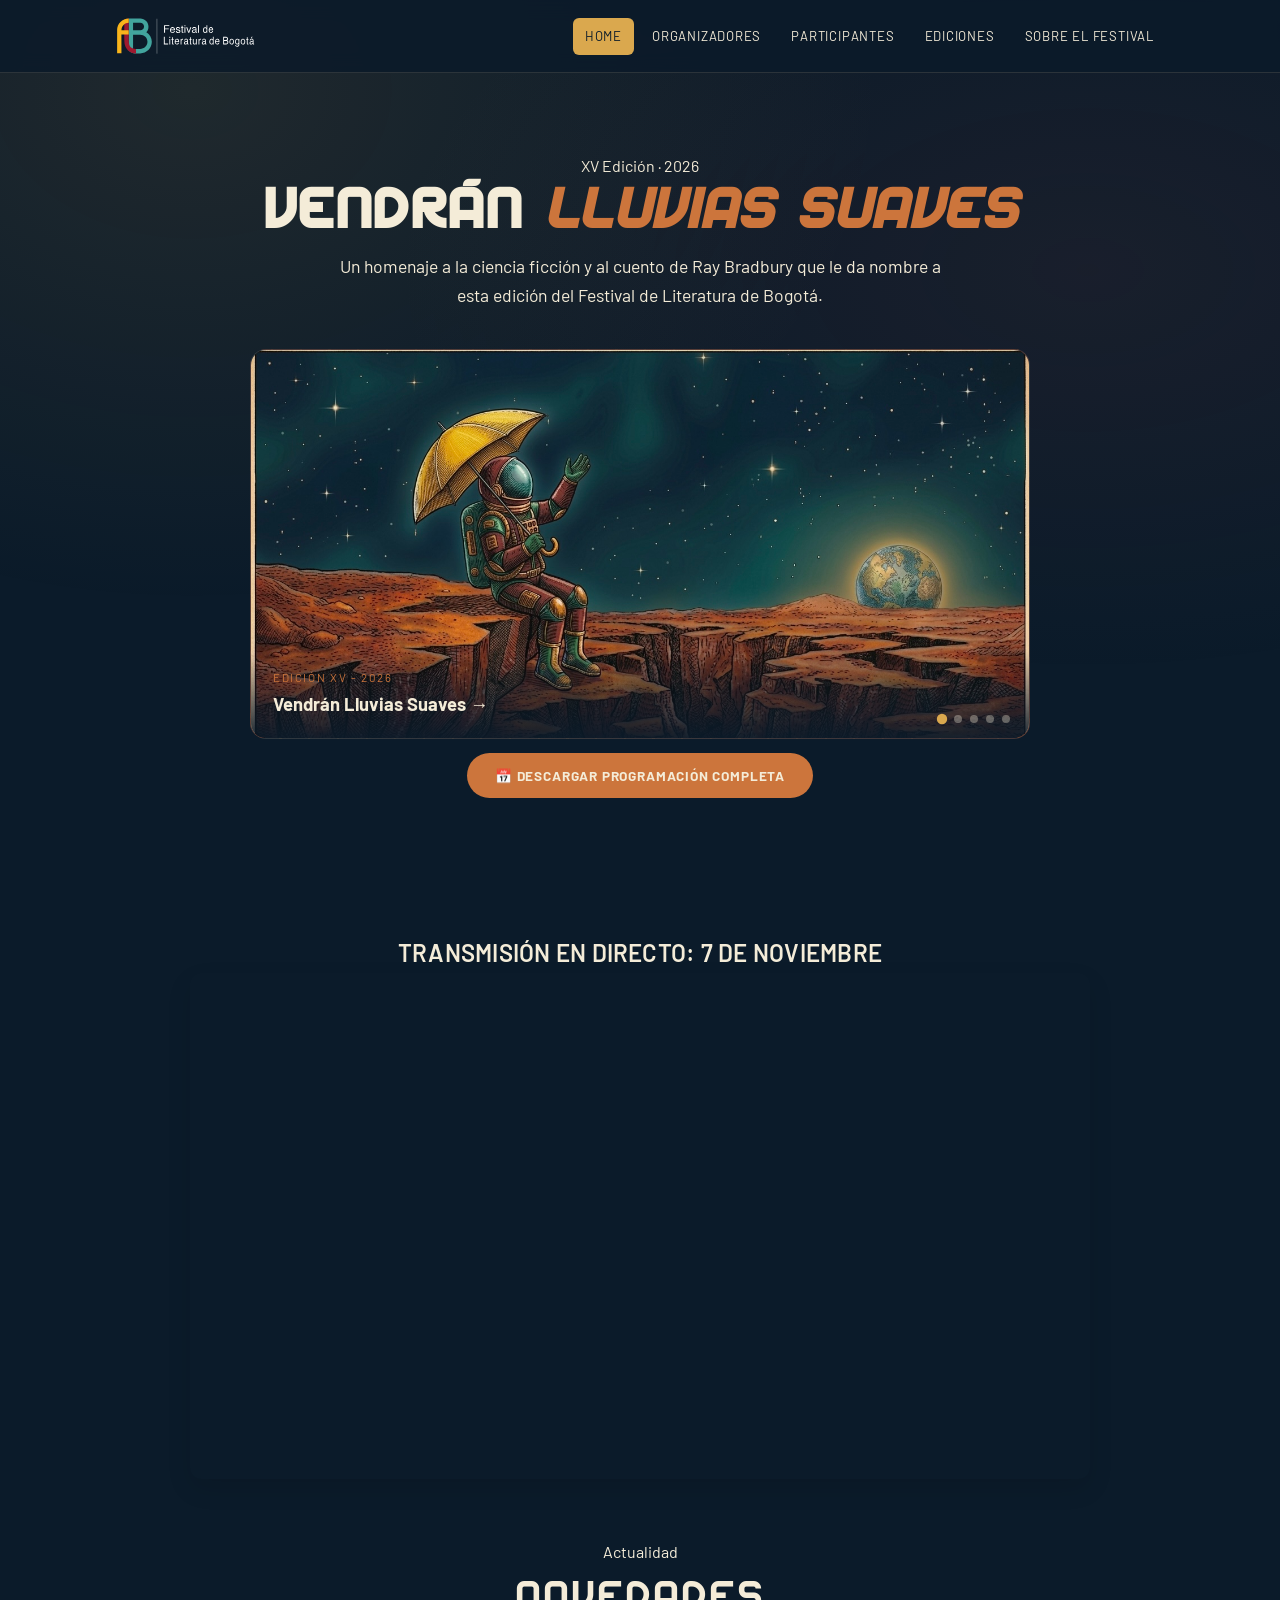
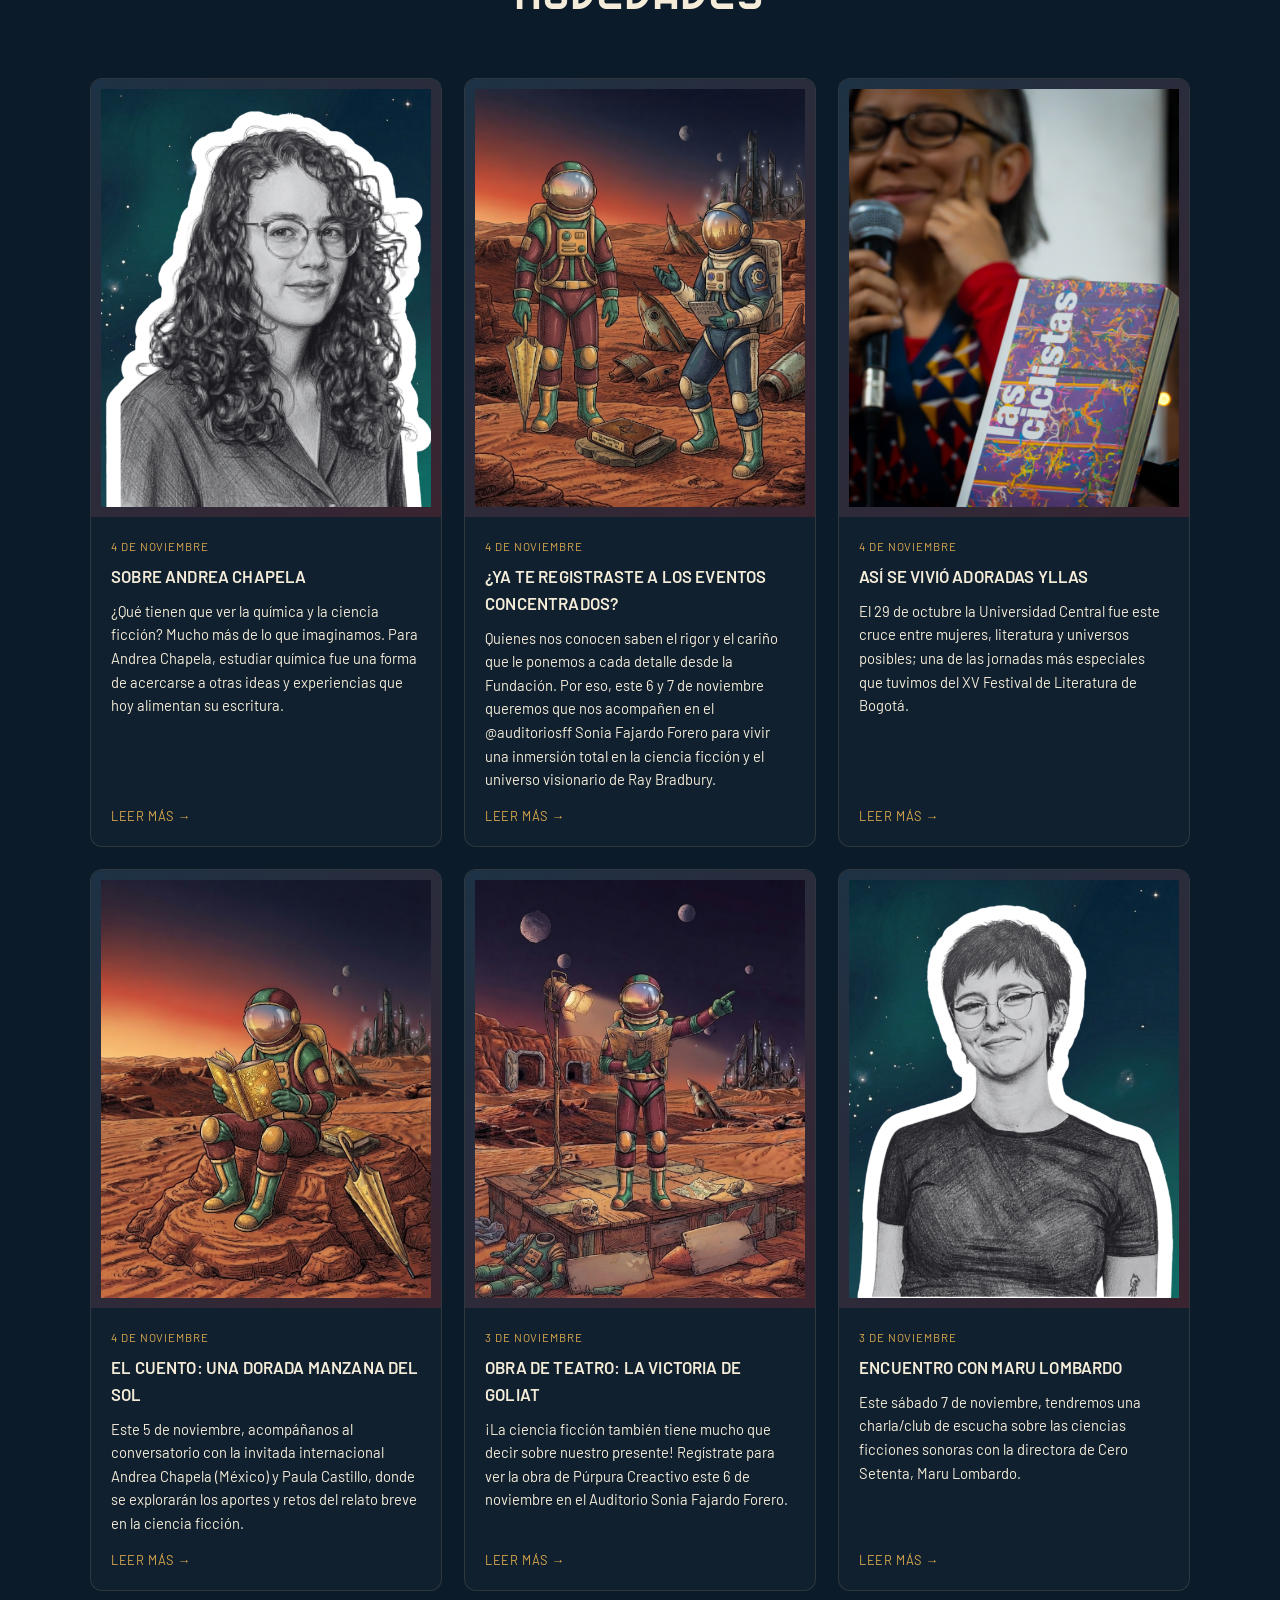
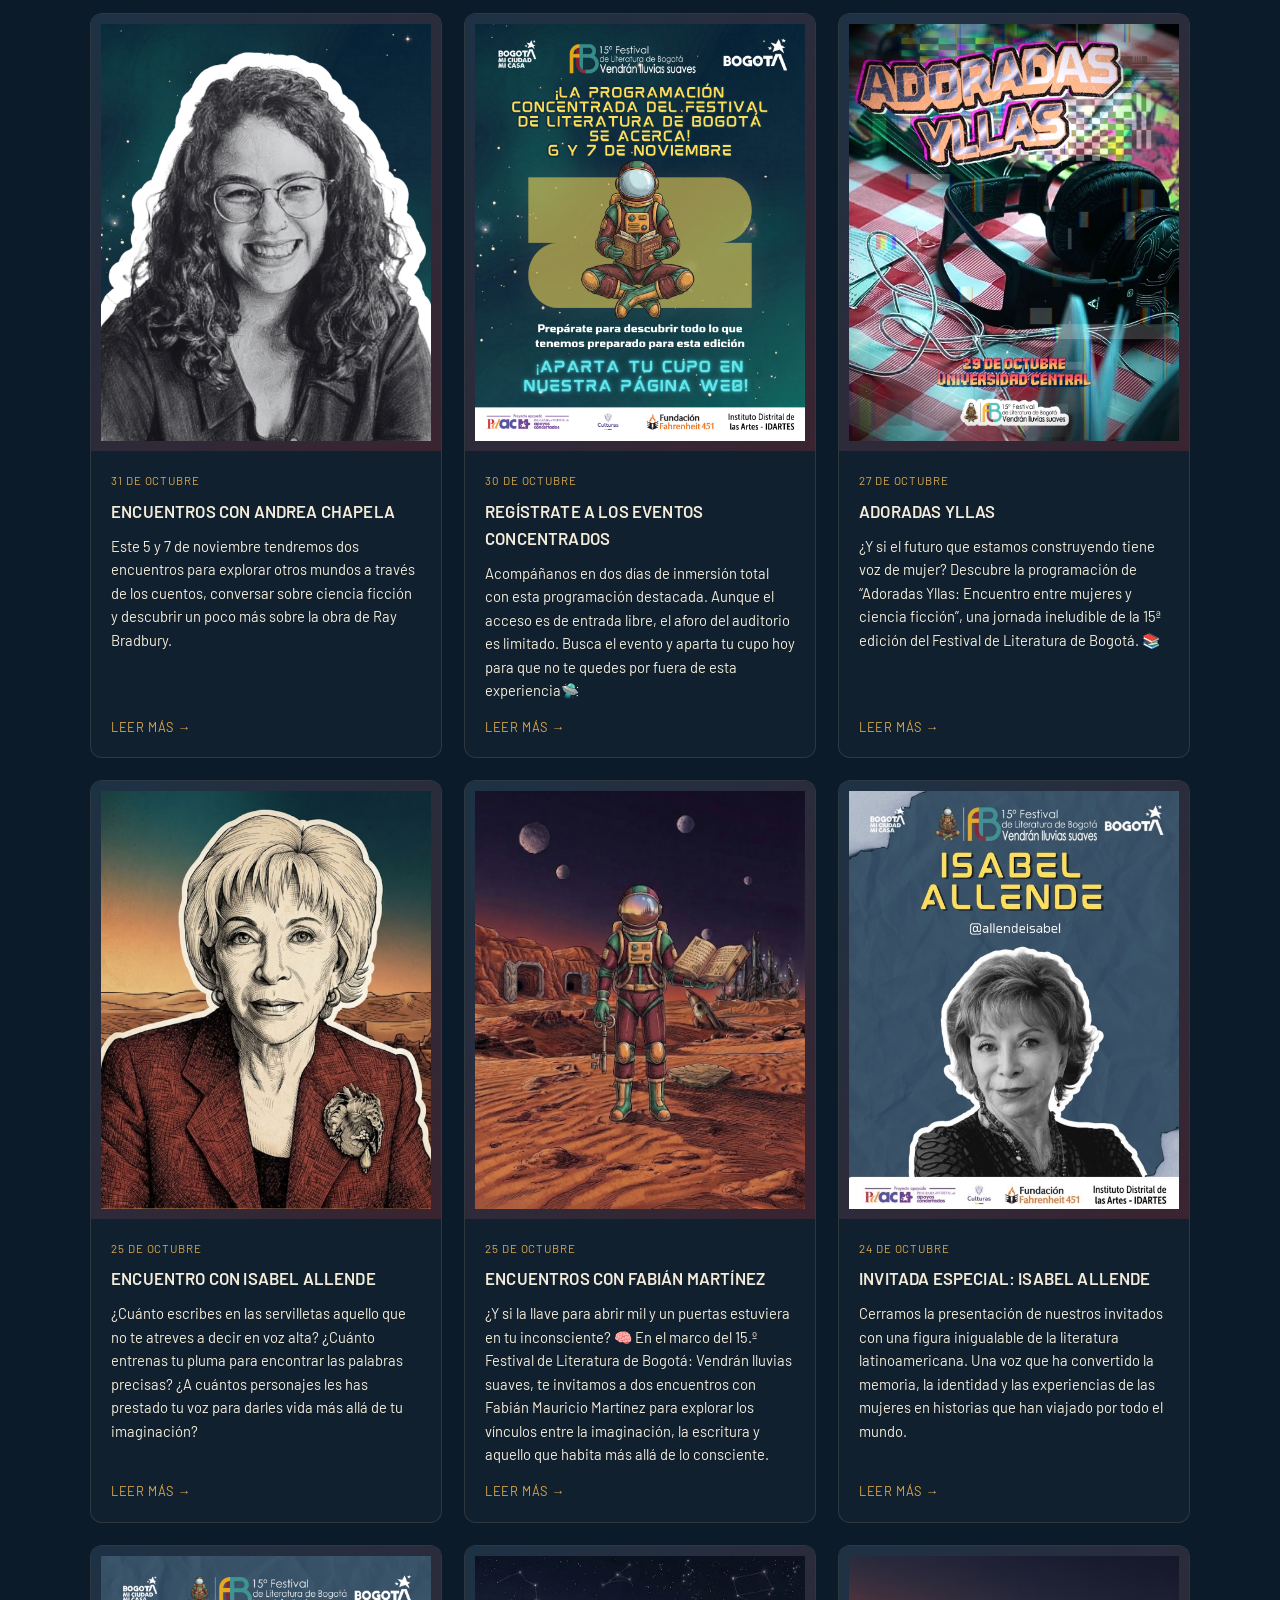
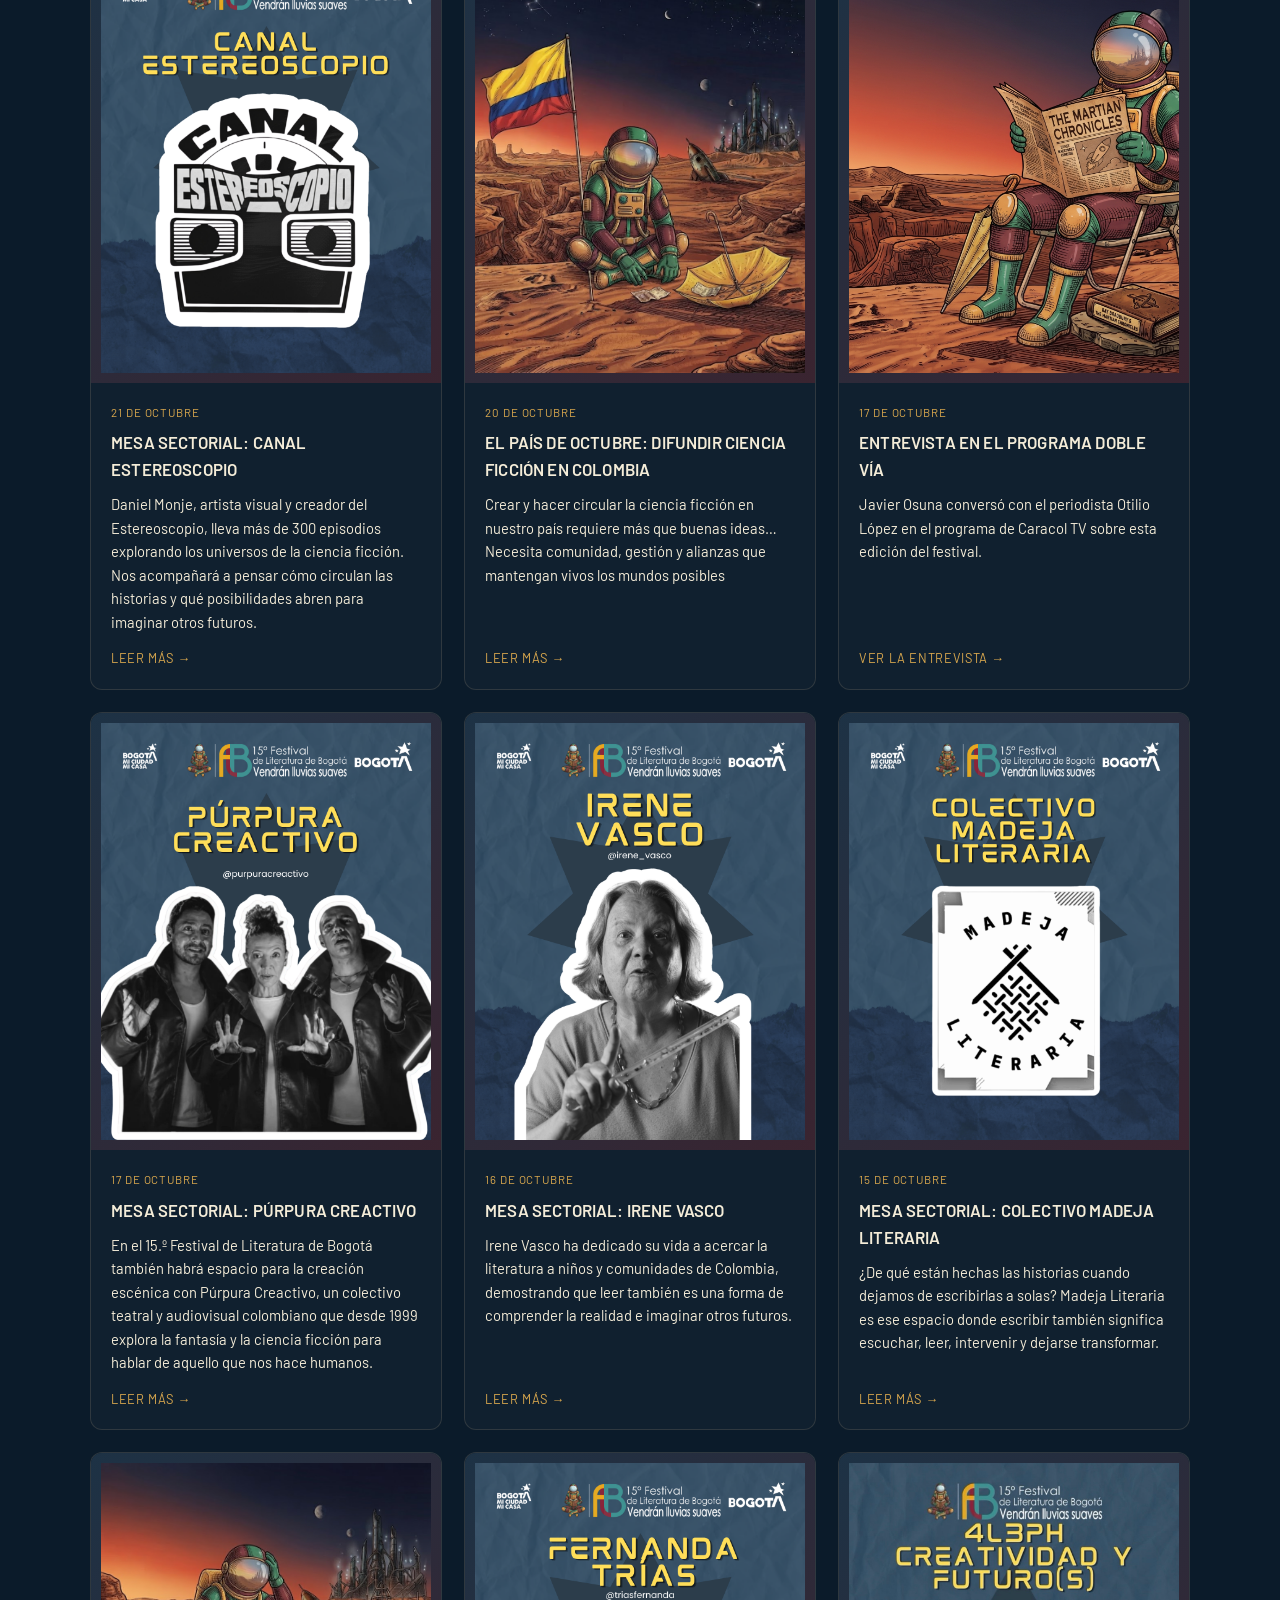
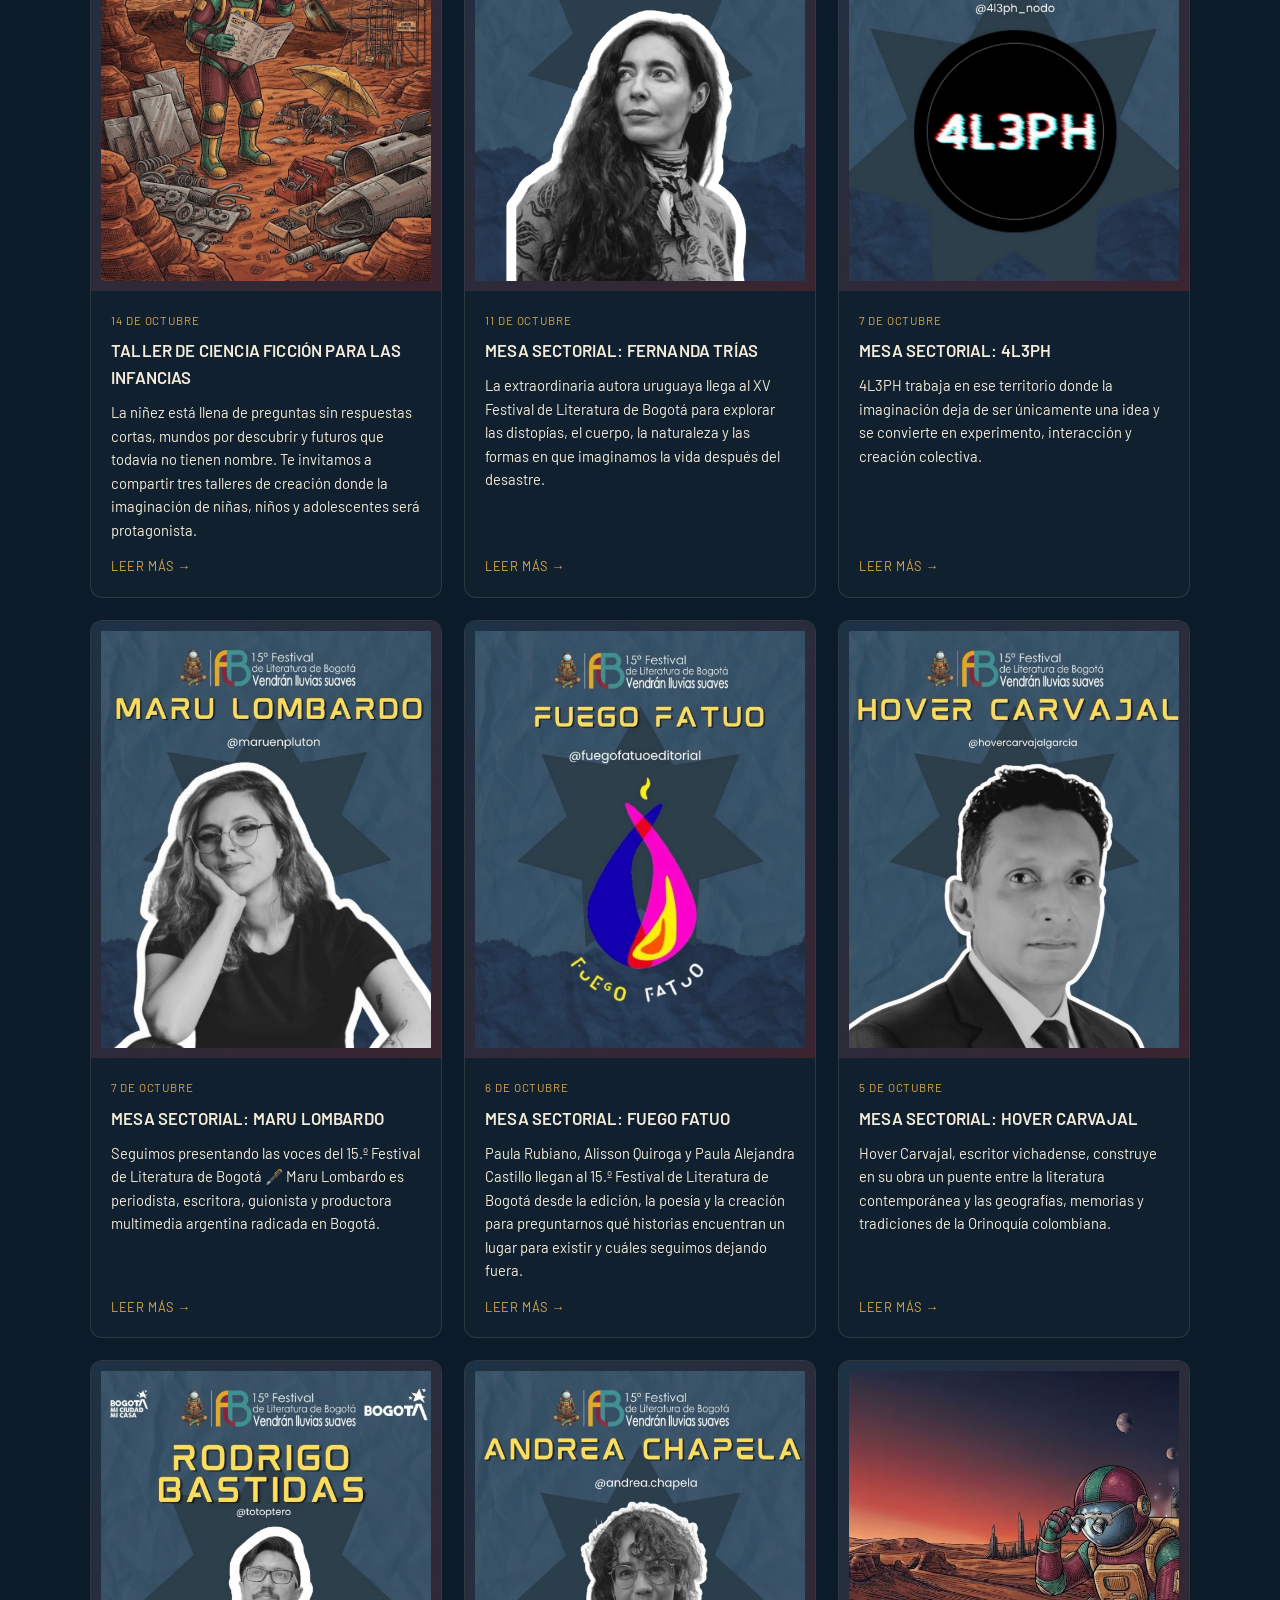
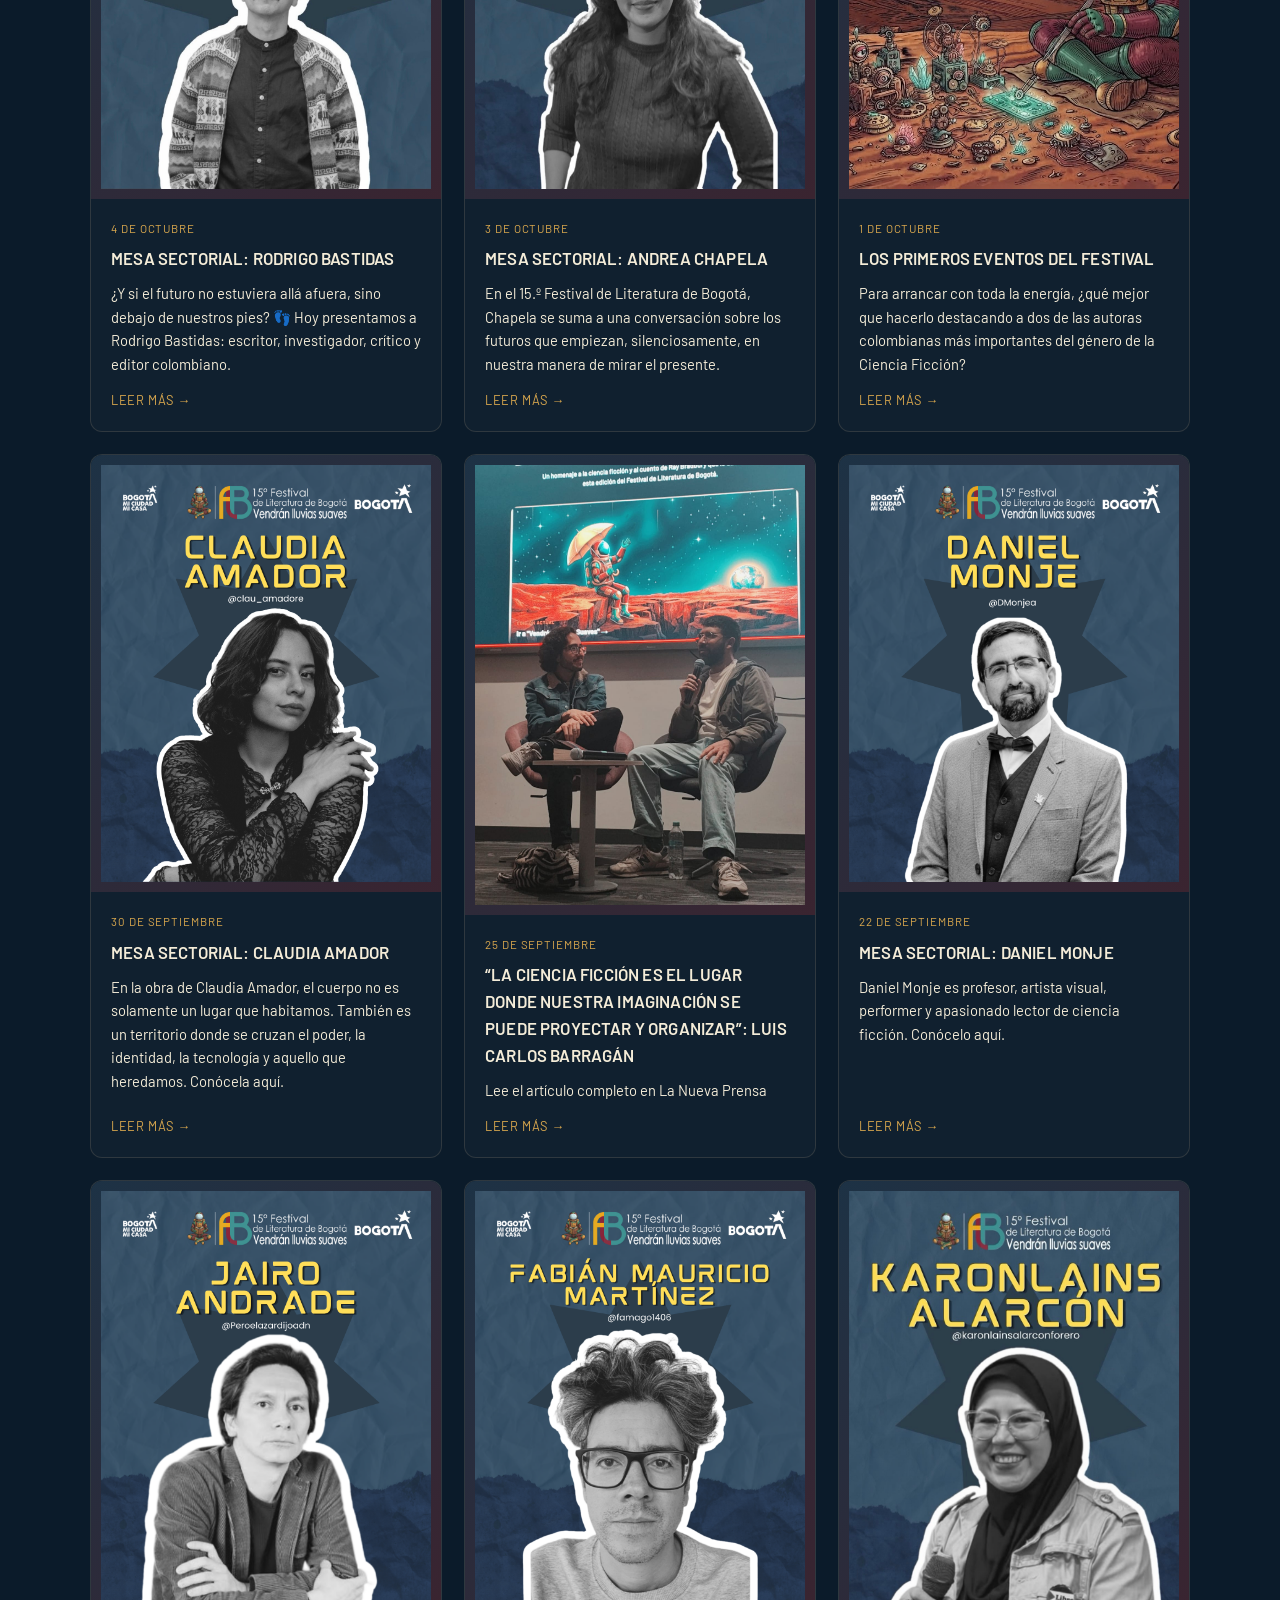
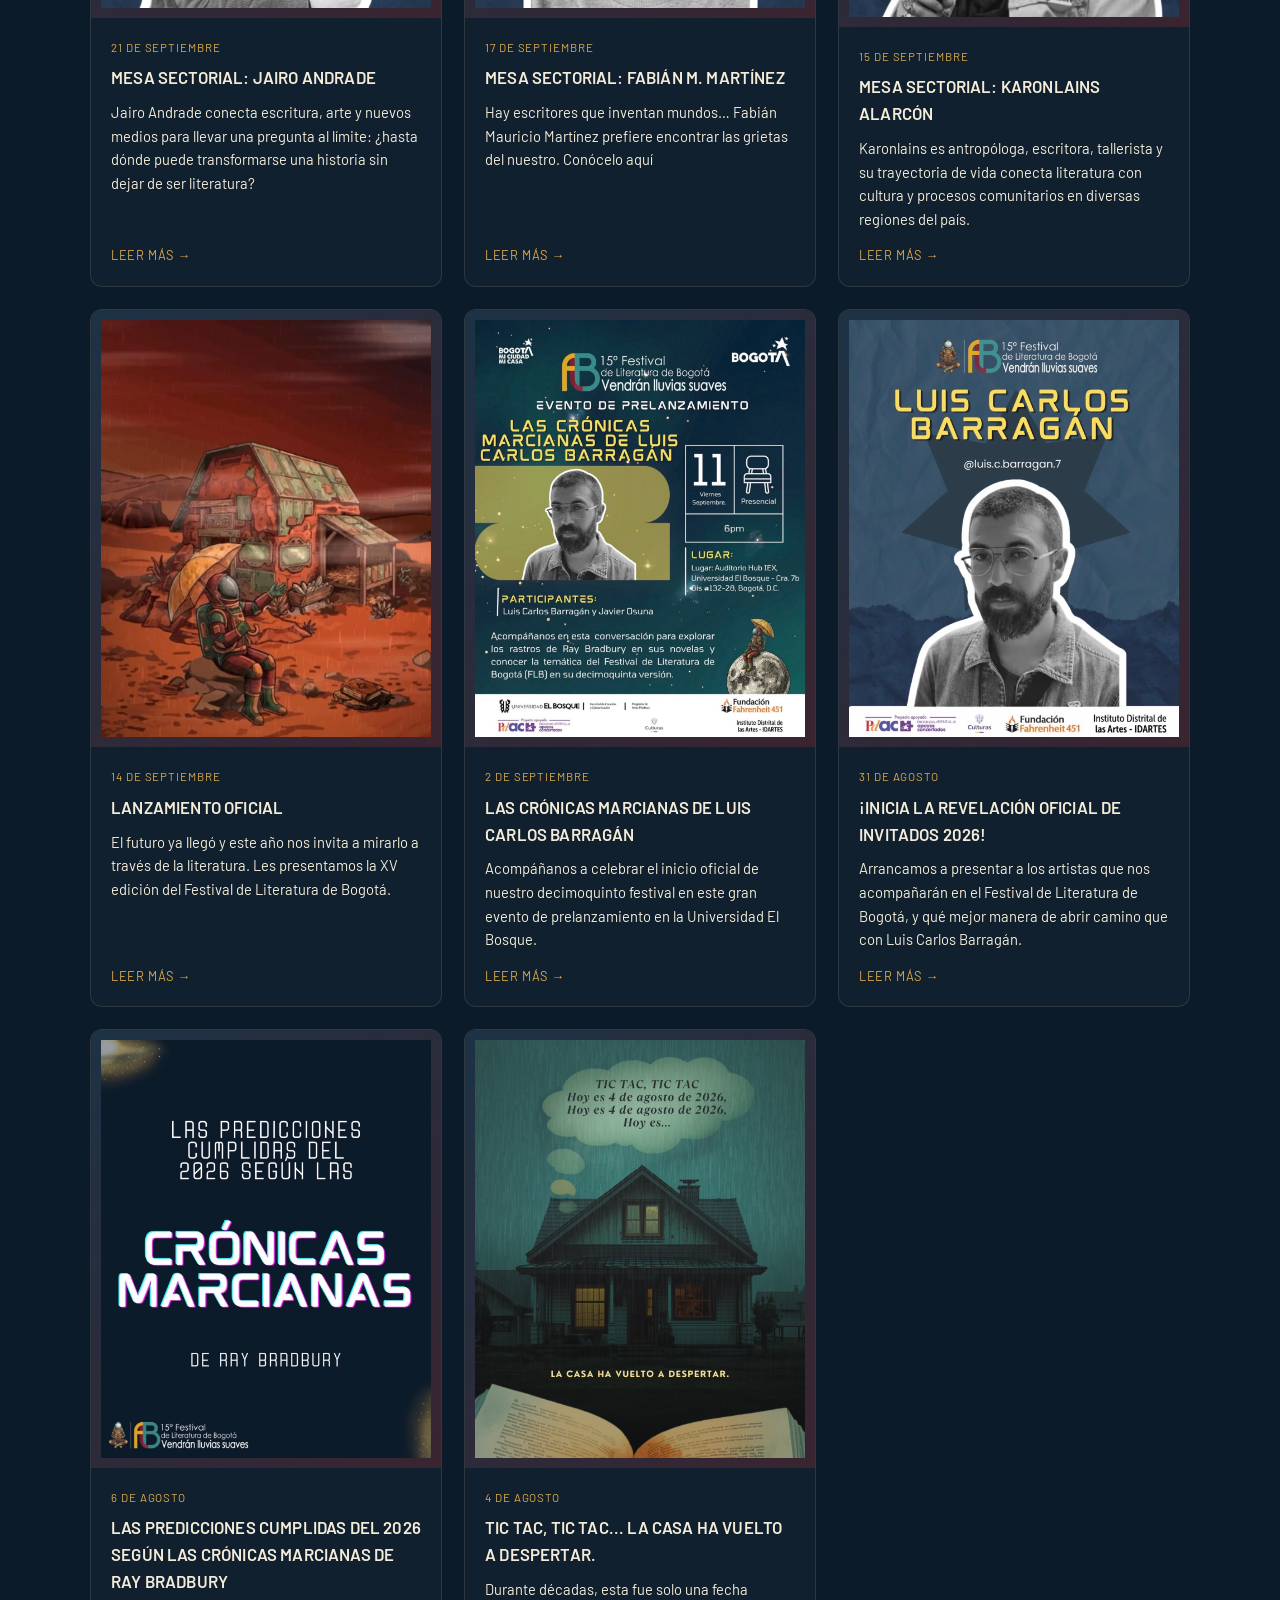
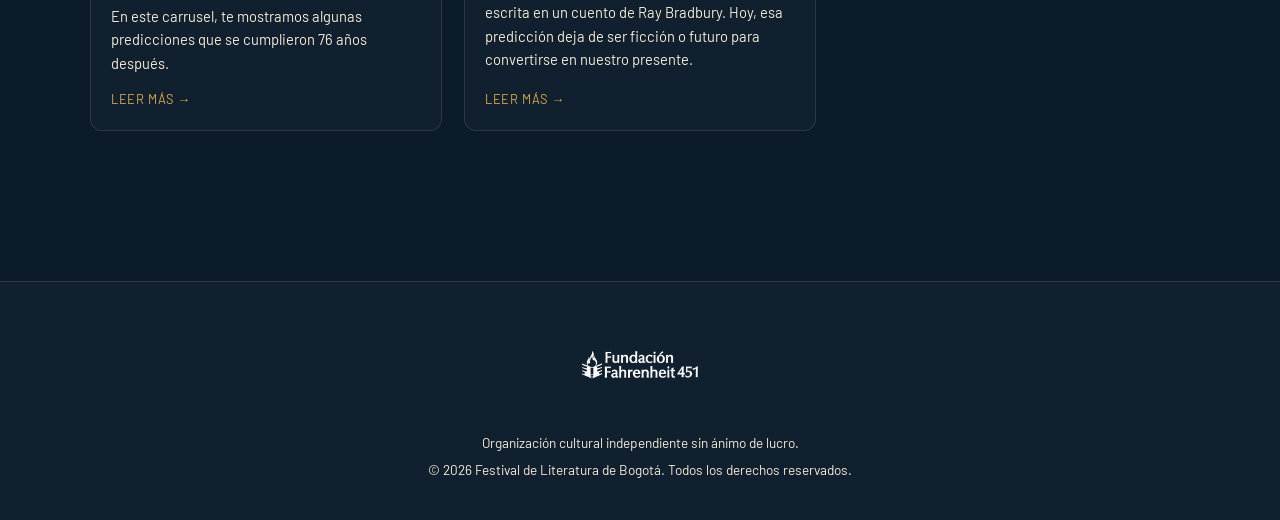
==== index.html @ 2eae7b1c "Update index.html" ====
<!DOCTYPE html>
<html lang="es">
<head>
<meta charset="UTF-8">
<meta name="viewport" content="width=device-width, initial-scale=1.0">
<title>Festival de Literatura de Bogotá</title>
<link rel="preconnect" href="https://fonts.googleapis.com">
<link rel="preconnect" href="https://fonts.gstatic.com" crossorigin>
<link href="https://fonts.googleapis.com/css2?family=Barlow:ital,wght@0,400;0,500;0,600;0,700;1,400&family=Tomorrow:wght@400;500;600;700&display=swap" rel="stylesheet">
<link rel="stylesheet" href="styles.css">
</head>
<body>

<header>
  <nav>
    <a href="index.html" class="brand" aria-label="Festival de Literatura de Bogotá">
      <img src="IMAGENES/LOGOS/LOGO FESTIVAL (letra blanca).svg" alt="Festival de Literatura de Bogotá — logotipo">
    </a>
    <div class="nav-links">
      <a href="index.html" class="active">Home</a>
      <a href="organizadores.html">Organizadores</a>
      <a href="participantes.html">Participantes</a>
      <a href="ediciones.html">Ediciones</a>
      <a href="sobre-el-festival.html">Sobre el festival</a>
    </div>
  </nav>
</header>

<main>
  <div class="container hero">
    <span class="eyebrow">XV Edición · 2026</span>
    <h1>Vendrán <em>Lluvias Suaves</em></h1>
    <p class="lede">Un homenaje a la ciencia ficción y al cuento de Ray Bradbury que le da nombre a esta edición del Festival de Literatura de Bogotá.</p>

    <!-- EVENTO DESTACADO: ISABEL ALLENDE (se oculta solo después del evento) -->
    <section class="evento-destacado" id="evento-allende" data-fin="2026-11-10T19:00:00-05:00" aria-label="Evento destacado: Isabel Allende">
      <div class="ev-media">
        <span class="ev-badge">Clausura</span>
        <img src="IMAGENES/PARTICIPANTES/ISABEL.png" alt="Isabel Allende">
      </div>
      <div class="ev-body">
        <p class="ev-eyebrow" id="ev-cuando">Este martes 10 de noviembre</p>
        <h2 class="ev-title">Conéctate con <em>Isabel Allende</em></h2>
        <p class="ev-desc"><strong>El vino del estío: la ciencia ficción en la obra de Isabel Allende.</strong> La autora chilena conversa en teleconferencia con la periodista Laura Arévalo (El Espectador) en el encuentro que cierra el festival.</p>
        <dl class="ev-datos">
          <div>
            <dt>Hora</dt>
            <dd>5:30 p. m. – 7:00 p. m.</dd>
          </div>
          <div>
            <dt>Lugar</dt>
            <dd>Gimnasio Moderno, Biblioteca de Los Fundadores · Carrera 9 # 74-99, Bogotá</dd>
          </div>
        </dl>
        <div class="ev-actions">
          <a href="https://www.google.com/maps/search/?api=1&query=Gimnasio+Moderno+Carrera+9+%2374-99+Bogot%C3%A1" target="_blank" rel="noopener noreferrer" class="ev-btn ev-btn-ghost">Cómo llegar</a>
        </div>
      </div>
      
    </section>
        <div class="hero-slideshow" id="hero-slideshow">
      <a href="edicion-15.html" class="hero-visual hero-slide is-active">
        <img src="IMAGENES/LOGOS/VLS2026.jpg" alt="Vendrán Lluvias Suaves - Edición 15">
        <div class="rain" aria-hidden="true">
          <span style="left:8%; animation-delay:0s;"></span>
          <span style="left:22%; animation-delay:1.1s;"></span>
          <span style="left:37%; animation-delay:0.4s;"></span>
          <span style="left:53%; animation-delay:2s;"></span>
          <span style="left:68%; animation-delay:0.8s;"></span>
          <span style="left:81%; animation-delay:1.6s;"></span>
          <span style="left:92%; animation-delay:0.2s;"></span>
        </div>
        <span class="caption">
          <span class="tag">Edición XV - 2026</span>
          <strong>Vendrán Lluvias Suaves →</strong>
        </span>
      </a>

          <a href="#modal-prensa" class="hero-visual hero-slide">
          <img src="IMAGENES/NOVEDADES/PRENSA.jpeg" alt="Artículo La Nueva Prensa">
        <div class="rain" aria-hidden="true">
          <span style="left:8%; animation-delay:0s;"></span>
          <span style="left:22%; animation-delay:1.1s;"></span>
          <span style="left:37%; animation-delay:0.4s;"></span>
          <span style="left:53%; animation-delay:2s;"></span>
          <span style="left:68%; animation-delay:0.8s;"></span>
          <span style="left:81%; animation-delay:1.6s;"></span>
          <span style="left:92%; animation-delay:0.2s;"></span>
        </div>
        <span class="caption">
          <span class="tag">Prensa</span>
          <strong>"La ciencia ficción es el lugar donde nuestra imaginación se puede proyectar y organizar"</strong>
        </span>
      </a>

     <a href="IMAGENES/NOVEDADES/CRONOGRAMA2026.pdf" download class="hero-visual hero-slide">
          <img src="IMAGENES/NOVEDADES/CRONOGRAMA.jpeg" alt="Programación 2026">
        <div class="rain" aria-hidden="true">
          <span style="left:8%; animation-delay:0s;"></span>
          <span style="left:22%; animation-delay:1.1s;"></span>
          <span style="left:37%; animation-delay:0.4s;"></span>
          <span style="left:53%; animation-delay:2s;"></span>
          <span style="left:68%; animation-delay:0.8s;"></span>
          <span style="left:81%; animation-delay:1.6s;"></span>
          <span style="left:92%; animation-delay:0.2s;"></span>
        </div>
        <span class="caption">
          <span class="tag">Programación</span>
          <strong>Descarga la programación completa haciendo clic en la imagen</strong>
        </span>
      </a>
      <a href="#modal-doblevia" class="hero-visual hero-slide">
          <img src="IMAGENES/NOVEDADES/PRENSA.jpeg" alt="Entrevista en el programa Doble Vía">
        <div class="rain" aria-hidden="true">
          <span style="left:8%; animation-delay:0s;"></span>
          <span style="left:22%; animation-delay:1.1s;"></span>
          <span style="left:37%; animation-delay:0.4s;"></span>
          <span style="left:53%; animation-delay:2s;"></span>
          <span style="left:68%; animation-delay:0.8s;"></span>
          <span style="left:81%; animation-delay:1.6s;"></span>
          <span style="left:92%; animation-delay:0.2s;"></span>
        </div>
        <span class="caption">
          <span class="tag">Doble Vía</span>
          <strong>Mira la entrevista aquí →</strong>
        </span>
      </a>
          <a href="#modal-prensa-2" class="hero-visual hero-slide">
          <img src="IMAGENES/NOVEDADES/PRENSA.jpeg" alt="Artículo El Espectador">
        <div class="rain" aria-hidden="true">
          <span style="left:8%; animation-delay:0s;"></span>
          <span style="left:22%; animation-delay:1.1s;"></span>
          <span style="left:37%; animation-delay:0.4s;"></span>
          <span style="left:53%; animation-delay:2s;"></span>
          <span style="left:68%; animation-delay:0.8s;"></span>
          <span style="left:81%; animation-delay:1.6s;"></span>
          <span style="left:92%; animation-delay:0.2s;"></span>
        </div>
        <span class="caption">
          <span class="tag">Prensa</span>
          <strong>"De Fahrenheit 451 a la inteligencia artificial: distopías que interrogan nuestro presente"</strong>
        </span>
      </a>

      <div class="hero-dots" id="hero-dots"></div>
    </div>

    <a href="IMAGENES/NOVEDADES/CRONOGRAMA2026.pdf" download class="btn-descarga-cronograma">📅 Descargar programación completa</a>
  </div>

    <section style="padding: 40px 20px; text-align: center;">
    <h2>Transmisión en directo: 7 de noviembre</h2>
    <div class="video-responsive" style="max-width: 900px; margin: 0 auto; height: auto; padding-bottom: 0; aspect-ratio: 16 / 9;">
    <iframe width="560" height="315" src="https://www.youtube.com/embed/ESNyot5mGq4?si=NxR--atnu5V98LGZ" title="YouTube video player" frameborder="0" allow="accelerometer; autoplay; clipboard-write; encrypted-media; gyroscope; picture-in-picture; web-share" referrerpolicy="strict-origin-when-cross-origin" allowfullscreen></iframe>
    </div>
  </section>

  <div class="container section-pad" style="padding-top:20px;">
    <div class="section-head">
      <span class="eyebrow">Actualidad</span>
<h2 class="font-audex">Novedades</h2>
    </div>
   <div class="grid-3">
     <div class="card">
  <div class="thumb thumb-tall">
    <img src="IMAGENES/NOVEDADES/ANDREA2.png" alt="Andrea Chapela">
  </div>
  <div class="body">
    <span class="date">4 de Noviembre</span>
    <h3>Sobre Andrea Chapela</h3>
    <p>¿Qué tienen que ver la química y la ciencia ficción? Mucho más de lo que imaginamos. Para Andrea Chapela, estudiar química fue una forma de acercarse a otras ideas y experiencias que hoy alimentan su escritura. </p>
    <a href="https://www.instagram.com/p/DfVXZPhM4gb/" target="_blank" rel="noopener noreferrer" class="readmore">Leer más →</a>
  </div>
</div>
     <div class="card">
  <div class="thumb thumb-tall">
    <img src="IMAGENES/NOVEDADES/INVITACION.jpeg" alt="EVENTOS CONCENTRADOS">
  </div>
  <div class="body">
    <span class="date">4 de Noviembre</span>
    <h3>¿Ya te registraste a los eventos concentrados?</h3>
    <p>Quienes nos conocen saben el rigor y el cariño que le ponemos a cada detalle desde la Fundación. Por eso, este 6 y 7 de noviembre queremos que nos acompañen en el @auditoriosff Sonia Fajardo Forero para vivir una inmersión total en la ciencia ficción y el universo visionario de Ray Bradbury.</p>
    <a href="https://www.instagram.com/p/DfUqG8VMFZE/" target="_blank" rel="noopener noreferrer" class="readmore">Leer más →</a>
  </div>
</div>
      <div class="card">
  <div class="thumb thumb-tall">
    <img src="IMAGENES/NOVEDADES/fahrenheit-12.jpg" alt="Adoradas Yllas">
  </div>
  <div class="body">
    <span class="date">4 de Noviembre</span>
    <h3>Así se vivió Adoradas Yllas</h3>
    <p>El 29 de octubre la Universidad Central fue este cruce entre mujeres, literatura y universos posibles; una de las jornadas más especiales que tuvimos del XV Festival de Literatura de Bogotá.</p>
    <a href="https://www.instagram.com/p/DfSXTWZsKEk/" target="_blank" rel="noopener noreferrer" class="readmore">Leer más →</a>
  </div>
</div>
       <div class="card">
  <div class="thumb thumb-tall">
    <img src="IMAGENES/NOVEDADES/MANZANA.jpeg" alt="Dorada manzana">
  </div>
  <div class="body">
    <span class="date">4 de Noviembre</span>
    <h3>El cuento: Una dorada manzana del Sol</h3>
    <p>Este 5 de noviembre, acompáñanos al conversatorio con la invitada internacional Andrea Chapela (México) y Paula Castillo, donde se explorarán los aportes y retos del relato breve en la ciencia ficción.</p>
    <a href="https://www.instagram.com/p/DfSRhles6D5/" target="_blank" rel="noopener noreferrer" class="readmore">Leer más →</a>
  </div>
</div>
      <div class="card">
  <div class="thumb thumb-tall">
    <img src="IMAGENES/NOVEDADES/OBRA.png" alt="Obra de teatro">
  </div>
  <div class="body">
    <span class="date">3 de Noviembre</span>
    <h3>Obra de teatro: La Victoria de Goliat</h3>
    <p>¡La ciencia ficción también tiene mucho que decir sobre nuestro presente! Regístrate para ver la obra de Púrpura Creactivo este 6 de noviembre en el Auditorio Sonia Fajardo Forero.</p>
    <a href="https://www.instagram.com/p/DfR1O6ajFUQ/" target="_blank" rel="noopener noreferrer" class="readmore">Leer más →</a>
  </div>
</div>
     <div class="card">
  <div class="thumb thumb-tall">
    <img src="IMAGENES/NOVEDADES/MARULOMBARDO.png" alt="Maru Lombardo">
  </div>
  <div class="body">
    <span class="date">3 de Noviembre</span>
    <h3>Encuentro con Maru Lombardo</h3>
    <p>Este sábado 7 de noviembre, tendremos una charla/club de escucha sobre las ciencias ficciones sonoras con la directora de Cero Setenta, Maru Lombardo.</p>
    <a href="https://www.instagram.com/p/DfQB4WQNpB0/" target="_blank" rel="noopener noreferrer" class="readmore">Leer más →</a>
  </div>
</div>
     <div class="card">
  <div class="thumb thumb-tall">
    <img src="IMAGENES/NOVEDADES/ANDREA1.png" alt="Andrea Chapela">
  </div>
  <div class="body">
    <span class="date">31 de Octubre</span>
    <h3>Encuentros con Andrea Chapela</h3>
    <p>Este 5 y 7 de noviembre tendremos dos encuentros para explorar otros mundos a través de los cuentos, conversar sobre ciencia ficción y descubrir un poco más sobre la obra de Ray Bradbury.</p>
    <a href="https://www.instagram.com/p/DfIXsuSMfMi/" target="_blank" rel="noopener noreferrer" class="readmore">Leer más →</a>
  </div>
</div>
        <div class="card">
  <div class="thumb thumb-tall">
    <img src="IMAGENES/NOVEDADES/PROGCONCENTRADA.png" alt="EVENTOS CONCENTRADOS">
  </div>
  <div class="body">
    <span class="date">30 de Octubre</span>
    <h3>Regístrate a los Eventos Concentrados</h3>
    <p>Acompáñanos en dos días de inmersión total con esta programación destacada. Aunque el acceso es de entrada libre, el aforo del auditorio es limitado. Busca el evento y aparta tu cupo hoy para que no te quedes por fuera de esta experiencia🛸</p>
    <a href="https://www.instagram.com/p/DfIOZLplWmS/?img_index=1" target="_blank" rel="noopener noreferrer" class="readmore">Leer más →</a>
  </div>
</div>
<div class="card">
  <div class="thumb thumb-tall">
    <img src="IMAGENES/NOVEDADES/YLLAS.jpg" alt="ADORADAS YLLAS">
  </div>
  <div class="body">
    <span class="date">27 de Octubre</span>
    <h3>Adoradas Yllas</h3>
    <p>¿Y si el futuro que estamos construyendo tiene voz de mujer? Descubre la programación de “Adoradas Yllas: Encuentro entre mujeres y ciencia ficción”, una jornada ineludible de la 15ª edición del Festival de Literatura de Bogotá. 📚</p>
    <a href="https://www.instagram.com/p/De-FzHbHHCZ/?img_index=1" target="_blank" rel="noopener noreferrer" class="readmore">Leer más →</a>
  </div>
</div>
   <div class="card">
  <div class="thumb thumb-tall">
    <img src="IMAGENES/NOVEDADES/ALLENDEVIRTUAL.png" alt="ALLENDEVIRTUAL">
  </div>
  <div class="body">
    <span class="date">25 de Octubre</span>
    <h3>Encuentro con Isabel Allende</h3>
    <p>¿Cuánto escribes en las servilletas aquello que no te atreves a decir en voz alta? ¿Cuánto entrenas tu pluma para encontrar las palabras precisas? ¿A cuántos personajes les has prestado tu voz para darles vida más allá de tu imaginación?</p>
    <a href="https://www.instagram.com/p/De5SJA-o530/" target="_blank" rel="noopener noreferrer" class="readmore">Leer más →</a>
  </div>
</div>
   <div class="card">
  <div class="thumb thumb-tall">
    <img src="IMAGENES/NOVEDADES/ENCUENTROFABIAN.jpeg" alt="ENCUENTRO FABIAN">
  </div>
  <div class="body">
    <span class="date">25 de Octubre</span>
    <h3>Encuentros con Fabián Martínez</h3>
    <p>¿Y si la llave para abrir mil y un puertas estuviera en tu inconsciente? 🧠 En el marco del 15.º Festival de Literatura de Bogotá: Vendrán lluvias suaves, te invitamos a dos encuentros con Fabián Mauricio Martínez para explorar los vínculos entre la imaginación, la escritura y aquello que habita más allá de lo consciente.</p>
    <a href="https://www.instagram.com/p/De4ufKjDhI-/?img_index=1" target="_blank" rel="noopener noreferrer" class="readmore">Leer más →</a>
  </div>
</div>
      <div class="card">
  <div class="thumb thumb-tall">
    <img src="IMAGENES/NOVEDADES/ALLENDE.jpg" alt="ALLENDE">
  </div>
  <div class="body">
    <span class="date">24 de Octubre</span>
    <h3>Invitada especial: Isabel Allende</h3>
    <p>Cerramos la presentación de nuestros invitados con una figura inigualable de la literatura latinoamericana. Una voz que ha convertido la memoria, la identidad y las experiencias de las mujeres en historias que han viajado por todo el mundo.</p>
    <a href="https://www.instagram.com/p/De2gWhqDqtX/?img_index=1" target="_blank" rel="noopener noreferrer" class="readmore">Leer más →</a>
  </div>
</div>
     <div class="card">
  <div class="thumb thumb-tall">
    <img src="IMAGENES/NOVEDADES/ESTEREOSCOPIO.png" alt="Estereoscopio">
  </div>
  <div class="body">
    <span class="date">21 de Octubre</span>
    <h3>Mesa Sectorial: Canal Estereoscopio</h3>
    <p>Daniel Monje, artista visual y creador del Estereoscopio, lleva más de 300 episodios explorando los universos de la ciencia ficción. Nos acompañará a pensar cómo circulan las historias y qué posibilidades abren para imaginar otros futuros.</p>
    <a href="https://www.instagram.com/fundacionfahrenheit451/p/DexHLiJnIqP/" target="_blank" rel="noopener noreferrer" class="readmore">Leer más →</a>
  </div>
</div>

<div class="card">
  <div class="thumb thumb-tall">
    <img src="IMAGENES/NOVEDADES/22OCT.jpeg" alt="El país de octubre: difundir ciencia ficción en Colombia">
  </div>
  <div class="body">
    <span class="date">20 de Octubre</span>
    <h3>El país de octubre: difundir ciencia ficción en Colombia</h3>
    <p>Crear y hacer circular la ciencia ficción en nuestro país requiere más que buenas ideas… Necesita comunidad, gestión y alianzas que mantengan vivos los mundos posibles</p>
    <a href="https://www.instagram.com/fundacionfahrenheit451/p/DesEVGqnMYv/" target="_blank" rel="noopener noreferrer" class="readmore">Leer más →</a>
  </div>
</div>
<div class="card">
  <div class="thumb thumb-tall">
    <img src="IMAGENES/NOVEDADES/PRENSA.jpeg" alt="Entrevista en el programa Doble Vía">
  </div>
  <div class="body">
    <span class="date">17 de Octubre</span>
    <h3>Entrevista en el programa Doble Vía</h3>
    <p>Javier Osuna conversó con el periodista Otilio López en el programa de Caracol TV sobre esta edición del festival.</p>
    <a href="#modal-doblevia" class="readmore">Ver la entrevista →</a>
  </div>
</div>

<div class="card">
  <div class="thumb thumb-tall">
    <img src="IMAGENES/NOVEDADES/CREACTIVO.png" alt="Púrpura Creactivo">
  </div>
  <div class="body">
    <span class="date">17 de Octubre</span>
    <h3>Mesa Sectorial: Púrpura Creactivo</h3>
    <p> En el 15.º Festival de Literatura de Bogotá también habrá espacio para la creación escénica con Púrpura Creactivo, un colectivo teatral y audiovisual colombiano que desde 1999 explora la fantasía y la ciencia ficción para hablar de aquello que nos hace humanos.</p>
    <a href="https://www.instagram.com/fundacionfahrenheit451/p/DekV4NBji9d/" target="_blank" rel="noopener noreferrer" class="readmore">Leer más →</a>
  </div>
</div>

<div class="card">
  <div class="thumb thumb-tall">
    <img src="IMAGENES/NOVEDADES/VASCO.png" alt="Irene Vasco">
  </div>
  <div class="body">
    <span class="date">16 de Octubre</span>
    <h3>Mesa Sectorial: Irene Vasco</h3>
    <p>Irene Vasco ha dedicado su vida a acercar la literatura a niños y comunidades de Colombia, demostrando que leer también es una forma de comprender la realidad e imaginar otros futuros.</p>
    <a href="https://www.instagram.com/fundacionfahrenheit451/p/DehO60_gu92/" target="_blank" rel="noopener noreferrer" class="readmore">Leer más →</a>
  </div>
</div>

<div class="card">
  <div class="thumb thumb-tall">
    <img src="IMAGENES/NOVEDADES/MADEJA.png" alt="Colectivo Madeja Literaria">
  </div>
  <div class="body">
    <span class="date">15 de Octubre</span>
    <h3>Mesa Sectorial: Colectivo Madeja Literaria</h3>
    <p>¿De qué están hechas las historias cuando dejamos de escribirlas a solas? Madeja Literaria es ese espacio donde escribir también significa escuchar, leer, intervenir y dejarse transformar. </p>
    <a href="https://www.instagram.com/fundacionfahrenheit451/p/DefM9stlQZS/" target="_blank" rel="noopener noreferrer" class="readmore">Leer más →</a>
  </div>
</div>

<div class="card">
  <div class="thumb thumb-tall">
    <img src="IMAGENES/NOVEDADES/TALLERCOHETE.jpeg" alt="Taller de Ciencia Ficción">
  </div>
  <div class="body">
    <span class="date">14 de Octubre</span>
    <h3>Taller de ciencia ficción para las infancias</h3>
    <p>La niñez está llena de preguntas sin respuestas cortas, mundos por descubrir y futuros que todavía no tienen nombre. Te invitamos a compartir tres talleres de creación donde la imaginación de niñas, niños y adolescentes será protagonista.</p>
    <a href="https://www.instagram.com/fundacionfahrenheit451/p/DeeX1dVDo1t/" target="_blank" rel="noopener noreferrer" class="readmore">Leer más →</a>
  </div>
</div>

<div class="card">
  <div class="thumb thumb-tall">
    <img src="IMAGENES/NOVEDADES/TRIAS.png" alt="Fernanda Trías">
  </div>
  <div class="body">
    <span class="date">11 de Octubre</span>
    <h3>Mesa Sectorial: Fernanda Trías</h3>
    <p>La extraordinaria autora uruguaya llega al XV Festival de Literatura de Bogotá para explorar las distopías, el cuerpo, la naturaleza y las formas en que imaginamos la vida después del desastre.</p>
    <a href="https://www.instagram.com/fundacionfahrenheit451/p/DeXeZL7nIiG/" target="_blank" rel="noopener noreferrer" class="readmore">Leer más →</a>
  </div>
</div>
      <div class="card">
    <div class="thumb thumb-tall">
      <img src="IMAGENES/NOVEDADES/4L3PH.jpg" alt="Maru Lombardo">
    </div>
    <div class="body">
      <span class="date">7 de Octubre</span>
      <h3>Mesa Sectorial: 4L3PH</h3>
     <p>4L3PH trabaja en ese territorio donde la imaginación deja de ser únicamente una idea y se convierte en experimento, interacción y creación colectiva. </p>
      <a href="https://www.instagram.com/p/DeNRqIPjt8o/?img_index=1" target="_blank" rel="noopener noreferrer" class="readmore">Leer más →</a>
    </div>
  </div>
      <div class="card">
    <div class="thumb thumb-tall">
      <img src="IMAGENES/NOVEDADES/LOMBARDO.jpg" alt="Maru Lombardo">
    </div>
    <div class="body">
      <span class="date">7 de Octubre</span>
      <h3>Mesa Sectorial: Maru Lombardo</h3>
     <p>Seguimos presentando las voces del 15.º Festival de Literatura de Bogotá 🖋️ Maru Lombardo es periodista, escritora, guionista y productora multimedia argentina radicada en Bogotá. </p>
      <a href="https://www.instagram.com/p/DeKRWNpjoTB/?img_index=1" target="_blank" rel="noopener noreferrer" class="readmore">Leer más →</a>
    </div>
  </div>
      <div class="card">
    <div class="thumb thumb-tall">
      <img src="IMAGENES/NOVEDADES/FATUO.jpg" alt="Fuego Fatuo">
    </div>
    <div class="body">
      <span class="date">6 de Octubre</span>
      <h3>Mesa Sectorial: Fuego Fatuo</h3>
     <p>Paula Rubiano, Alisson Quiroga y Paula Alejandra Castillo llegan al 15.º Festival de Literatura de Bogotá desde la edición, la poesía y la creación para preguntarnos qué historias encuentran un lugar para existir y cuáles seguimos dejando fuera. </p>
      <a href="https://www.instagram.com/p/DeIDR8OHH24/?img_index=1" target="_blank" rel="noopener noreferrer" class="readmore">Leer más →</a>
    </div>
  </div>
      <div class="card">
    <div class="thumb thumb-tall">
      <img src="IMAGENES/NOVEDADES/CARVAJAL.jpg" alt="Hover Carvajal">
    </div>
    <div class="body">
      <span class="date">5 de Octubre</span>
      <h3>Mesa Sectorial: Hover Carvajal</h3>
     <p>Hover Carvajal, escritor vichadense, construye en su obra un puente entre la literatura contemporánea y las geografías, memorias y tradiciones de la Orinoquía colombiana. </p>
      <a href="https://www.instagram.com/p/DeFOqCajrCO/?img_index=1" target="_blank" rel="noopener noreferrer" class="readmore">Leer más →</a>
    </div>
  </div>
      <div class="card">
    <div class="thumb thumb-tall">
      <img src="IMAGENES/NOVEDADES/BASTIDAS.jpg" alt="Rodrigo Bastidas">
    </div>
    <div class="body">
      <span class="date">4 de Octubre</span>
      <h3>Mesa Sectorial: Rodrigo Bastidas</h3>
     <p>¿Y si el futuro no estuviera allá afuera, sino debajo de nuestros pies? 👣 Hoy presentamos a Rodrigo Bastidas: escritor, investigador, crítico y editor colombiano.
 </p>
      <a href="https://www.instagram.com/p/DeDHDwEjoqG/?img_index=1" target="_blank" rel="noopener noreferrer" class="readmore">Leer más →</a>
    </div>
  </div>
     <div class="card">
    <div class="thumb thumb-tall">
      <img src="IMAGENES/NOVEDADES/CHAPELA.jpg" alt="Andrea Chapela">
    </div>
    <div class="body">
      <span class="date">3 de Octubre</span>
      <h3>Mesa Sectorial: Andrea Chapela</h3>
     <p>En el 15.º Festival de Literatura de Bogotá, Chapela se suma a una conversación sobre los futuros que empiezan, silenciosamente, en nuestra manera de mirar el presente.
 </p>
      <a href="https://www.instagram.com/p/DeAL2qsHBMD/?img_index=1" target="_blank" rel="noopener noreferrer" class="readmore">Leer más →</a>
    </div>
  </div>
      <div class="card">
    <div class="thumb thumb-tall">
      <img src="IMAGENES/NOVEDADES/1EVENTOS2026.jpeg" alt="Programación">
    </div>
    <div class="body">
      <span class="date">1 de Octubre</span>
      <h3>Los primeros eventos del festival</h3>
     <p>Para arrancar con toda la energía, ¿qué mejor que hacerlo destacando a dos de las autoras colombianas más importantes del género de la Ciencia Ficción? </p>
      <a href="https://www.instagram.com/p/Dd9nnN0lbJO/?img_index=1" target="_blank" rel="noopener noreferrer" class="readmore">Leer más →</a>
    </div>
  </div>
      <div class="card">
    <div class="thumb thumb-tall">
      <img src="IMAGENES/NOVEDADES/AMADOR.png" alt="Claudia Amador">
    </div>
    <div class="body">
      <span class="date">30 de Septiembre</span>
      <h3>Mesa Sectorial: Claudia Amador</h3>
     <p>En la obra de Claudia Amador, el cuerpo no es solamente un lugar que habitamos. También es un territorio donde se cruzan el poder, la identidad, la tecnología y aquello que heredamos. Conócela aquí. </p>
      <a href="https://www.instagram.com/p/Dd7J-1SHGYT/?img_index=1" target="_blank" rel="noopener noreferrer" class="readmore">Leer más →</a>
    </div>
  </div>
     <div class="card">
    <div class="thumb thumb-tall">
      <img src="IMAGENES/NOVEDADES/INAUGURACION2026.jpeg" alt="Artículo La Nueva Prensa">
    </div>
    <div class="body">
      <span class="date">25 de Septiembre</span>
      <h3>“La ciencia ficción es el lugar donde nuestra imaginación se puede proyectar y organizar”: Luis Carlos Barragán</h3>
     <p>Lee el artículo completo en La Nueva Prensa</p>
       <a href="#modal-prensa" class="readmore">Leer más →</a>
    </div>
  </div>
      <div class="card">
    <div class="thumb thumb-tall">
      <img src="IMAGENES/NOVEDADES/MONJE.png" alt="Daniel Monje">
    </div>
    <div class="body">
      <span class="date">22 de Septiembre</span>
      <h3>Mesa Sectorial: Daniel Monje</h3>
     <p>Daniel Monje es profesor, artista visual, performer y apasionado lector de ciencia ficción. Conócelo aquí. </p>
      <a href="https://www.instagram.com/p/DdmmuU5gaw_/?img_index=1" target="_blank" rel="noopener noreferrer" class="readmore">Leer más →</a>
    </div>
  </div>
      <div class="card">
    <div class="thumb thumb-tall">
      <img src="IMAGENES/NOVEDADES/ANDRADE.png" alt="Jairo Andrade">
    </div>
    <div class="body">
      <span class="date">21 de Septiembre</span>
      <h3>Mesa Sectorial: Jairo Andrade</h3>
     <p>Jairo Andrade conecta escritura, arte y nuevos medios para llevar una pregunta al límite: ¿hasta dónde puede transformarse una historia sin dejar de ser literatura?</p>
      <a href="https://www.instagram.com/p/DdjatV9HOQy/?img_index=1" target="_blank" rel="noopener noreferrer" class="readmore">Leer más →</a>
    </div>
  </div>
      <div class="card">
    <div class="thumb thumb-tall">
      <img src="IMAGENES/NOVEDADES/MARTINEZ.png" alt="Fabián Martínez">
    </div>
    <div class="body">
      <span class="date">17 de Septiembre</span>
      <h3>Mesa Sectorial: Fabián M. Martínez</h3>
     <p>Hay escritores que inventan mundos… Fabián Mauricio Martínez prefiere encontrar las grietas del nuestro. Conócelo aquí</p>
      <a href="https://www.instagram.com/p/DdZkA0tjmbe/?img_index=1" target="_blank" rel="noopener noreferrer" class="readmore">Leer más →</a>
    </div>
  </div>
     <div class="card">
    <div class="thumb thumb-tall">
      <img src="IMAGENES/NOVEDADES/ALARCON.png" alt="Karonlains Alarcón">
    </div>
    <div class="body">
      <span class="date">15 de Septiembre</span>
      <h3>Mesa Sectorial: Karonlains Alarcón</h3>
     <p>Karonlains es antropóloga, escritora, tallerista y su trayectoria de vida conecta literatura con cultura y procesos comunitarios en diversas regiones del país.
</p>
      <a href="https://www.instagram.com/p/DdUWBBvjusk/?img_index=1" target="_blank" rel="noopener noreferrer" class="readmore">Leer más →</a>
    </div>
  </div>
      <div class="card">
    <div class="thumb thumb-tall">
      <img src="IMAGENES/NOVEDADES/VIDEO.png" alt="Video de lanzamiento">
    </div>
    <div class="body">
      <span class="date">14 de Septiembre</span>
      <h3>Lanzamiento oficial</h3>
     <p>El futuro ya llegó y este año nos invita a mirarlo a través de la literatura. Les presentamos la XV edición del Festival de Literatura de Bogotá.</p>
      <a href="https://www.instagram.com/p/DdR2aEGMOu8/" target="_blank" rel="noopener noreferrer" class="readmore">Leer más →</a>
    </div>
  </div>
  <div class="card">
    <div class="thumb thumb-tall">
      <img src="IMAGENES/NOVEDADES/PRELANZ26.jpg" alt="Prelanzamiento XV Festival de Literatura de Bogotá - Las crónicas marcianas de Luis Carlos Barragán">
    </div>
    <div class="body">
      <span class="date">2 de Septiembre</span>
      <h3>Las crónicas marcianas de Luis Carlos Barragán</h3>
      <p>Acompáñanos a celebrar el inicio oficial de nuestro decimoquinto festival en este gran evento de prelanzamiento en la Universidad El Bosque.</p>
      <a href="https://www.instagram.com/p/Dcy3fZOMW-Q/" target="_blank" rel="noopener noreferrer" class="readmore">Leer más →</a>
    </div>
  </div>

  <div class="card">
    <div class="thumb thumb-tall">
      <img src="IMAGENES/NOVEDADES/BARRAGAN.jpg" alt="Revelación de invitados 2026 - Luis Carlos Barragán">
    </div>
    <div class="body">
      <span class="date">31 de Agosto</span>
      <h3>¡Inicia la revelación oficial de invitados 2026!</h3>
      <p>Arrancamos a presentar a los artistas que nos acompañarán en el Festival de Literatura de Bogotá, y qué mejor manera de abrir camino que con Luis Carlos Barragán.</p>
      <a href="https://www.instagram.com/p/Dct5VHMDoyZ/?img_index=1" target="_blank" rel="noopener noreferrer" class="readmore">Leer más →</a>
    </div>
  </div>

  <div class="card">
    <div class="thumb thumb-tall">
      <img src="IMAGENES/NOVEDADES/PREDICCIONES.jpg" alt="Las predicciones cumplidas del 2026 según las Crónicas Marcianas de Ray Bradbury">
    </div>
    <div class="body">
      <span class="date">6 de Agosto</span>
      <h3>Las predicciones cumplidas del 2026 según las Crónicas Marcianas de Ray Bradbury</h3>
      <p>En este carrusel, te mostramos algunas predicciones que se cumplieron 76 años después.</p>
      <a href="https://www.instagram.com/p/DbtjH5PHC0S/?img_index=1" target="_blank" rel="noopener noreferrer" class="readmore">Leer más →</a>
    </div>
  </div>

  <div class="card">
    <div class="thumb thumb-tall">
      <img src="IMAGENES/NOVEDADES/4AGO.png" alt="Vendrán lluvias suaves - la casa ha vuelto a despertar">
    </div>
    <div class="body">
      <span class="date">4 de Agosto</span>
      <h3>Tic tac, tic tac... la casa ha vuelto a despertar.</h3>
      <p>Durante décadas, esta fue solo una fecha escrita en un cuento de Ray Bradbury. Hoy, esa predicción deja de ser ficción o futuro para convertirse en nuestro presente.</p>
      <a href="https://www.instagram.com/p/DboSs9OnHxZ/?img_index=1" target="_blank" rel="noopener noreferrer" class="readmore">Leer más →</a>
    </div>
  </div>
</div>
     
      </div>
    </div>
  </div>
</main>

<footer>
  <div class="container">
    Festival de Literatura de Bogotá · Organizado por la Fundación Fahrenheit 451
  </div>
</footer>

<script src="script.js"></script>

  <!-- VENTANA EMERGENTE 1 (ARTÍCULO LA NUEVA PRENSA) -->
<div id="modal-prensa" class="modal-overlay" hidden>
  <div class="modal-box" role="dialog" aria-modal="true" aria-labelledby="modal-prensa-title">
    <button type="button" class="modal-close" aria-label="Cerrar">×</button>
    <h3 id="modal-prensa-title">"La ciencia ficción es el lugar donde nuestra imaginación se puede proyectar y organizar": Luis Carlos Barragán</h3>
    <div class="modal-role">La Nueva Prensa · 25 de Septiembre, 2026</div>
    <p class="modal-bio">El 11 de septiembre, la Fundación Fahrenheit 451 realizó el prelanzamiento de la XV edición del Festival de Literatura de Bogotá, titulado Vendrán lluvias suaves. Allí, se introdujo el sitio web del festival, homónimo al cuento de Ray Bradbury, y se llevó a cabo un conversatorio con el autor Luis Carlos Barragán, una de las voces más reconocidas de la ciencia ficción latinoamericana.</p>
    <p style="margin-top:18px;"><a href="https://www.lanuevaprensa.com.co/component/k2/la-ciencia-ficcion-es-el-lugar-donde-nuestra-imaginacion-se-puede-proyectar-y-organizar-luis-carlos-barragan" target="_blank" rel="noopener noreferrer" class="readmore" style="display:inline-block; padding:10px 20px; background:#CC753C; color:#f4ecd8; text-decoration:none;">Lee el artículo completo en La Nueva Prensa →</a></p>
  </div>
</div>
   <!-- VENTANA EMERGENTE 2 (ARTÍCULO EL ESPECTADOR) -->
<div id="modal-prensa-1" class="modal-overlay" hidden>
  <div class="modal-box" role="dialog" aria-modal="true" aria-labelledby="modal-prensa-title">
    <button type="button" class="modal-close" aria-label="Cerrar">×</button>
    <h3 id="modal-prensa-title">"De "Fahrenheit 451″ a la inteligencia artificial: distopías que interrogan nuestro presente</h3>
    <div class="modal-role">Catalina Lleras Cabrera · 5 de Noviembre, 2026</div>
    <p class="modal-bio">En la charla magistral Relatos entre la IA y la ficción especulativa, Guillermo Zúñiga, magíster en Escritura Creativa y cofundador de 4L3PH, abordó la ficción como una herramienta utilizada a lo largo de la historia para ilustrar futuros en los que la tecnología le gana terreno a la conciencia, lo que resulta en el abandono del pensamiento crítico y la pérdida de la capacidad de sentir. </p>
    <p style="margin-top:18px;"><a href="https://www.elespectador.com/el-magazin-cultural/de-fahrenheit-451-a-la-inteligencia-artificial-distopias-que-interrogan-nuestro-presente/" target="_blank" rel="noopener noreferrer" class="readmore" style="display:inline-block; padding:10px 20px; background:#CC753C; color:#f4ecd8; text-decoration:none;">Lee el artículo completo en El Espectador →</a></p>
  </div>
</div>

  <!-- VENTANA EMERGENTE: ENTREVISTA DOBLE VÍA -->
<div id="modal-doblevia" class="modal-overlay" hidden>
  <div class="modal-box" role="dialog" aria-modal="true" aria-labelledby="modal-doblevia-title">
    <button type="button" class="modal-close" aria-label="Cerrar">×</button>
    <h3 id="modal-doblevia-title">Entrevista en el programa Doble Vía</h3>
    <div class="modal-role">Caracol TV · 17 de Octubre, 2026</div>
    <p class="modal-bio">Javier Osuna conversó con el periodista Otilio López en el programa de Caracol TV sobre esta edición del festival.</p>
    <video controls style="width:100%; border-radius:10px; margin-top:18px; display:block;">
      <source src="IMAGENES/NOVEDADES/DOBLEVIA_CARACOL.mp4" type="video/mp4">
    </video>
  </div>
</div>

<!-- VENTANA EMERGENTE: NOTA ISABEL ALLENDE -->
<div id="modal-allende" class="modal-overlay" hidden>
  <div class="modal-box" role="dialog" aria-modal="true" aria-labelledby="modal-allende-title">
    <button type="button" class="modal-close" aria-label="Cerrar">×</button>
    <h3 id="modal-allende-title">Conéctate con Isabel Allende</h3>
    <div class="modal-role">Clausura · Martes 10 de noviembre, 2026</div>
    <p class="modal-bio">Más allá del realismo mágico y la memoria que definen su obra, narrar implica rozar el asombro y lo insólito. En este encuentro de clausura, la aclamada autora chilena dialoga en teleconferencia con la periodista Laura Arévalo (El Espectador) sobre la imaginación especulativa y los destellos de anticipación que nutren su proceso creativo.</p>
    <!--
      Si Isabel Allende envía un mensaje propio para el festival, pégalo aquí
      (quita las marcas de comentario) y déjalo con su nombre como firma:
      <p class="modal-bio" style="margin-top:16px; font-style:italic;">"TEXTO DEL MENSAJE"</p>
      <div class="modal-role" style="margin-top:8px;">— Isabel Allende</div>
    -->
    <p class="modal-bio" style="margin-top:16px;"><strong>Hora:</strong> 5:30 p. m. – 7:00 p. m.<br><strong>Lugar:</strong> Gimnasio Moderno, Biblioteca de Los Fundadores, Carrera 9 # 74-99.</p>
    <p style="margin-top:18px;"><a href="edicion-15.html" class="ev-btn ev-btn-primary">Ver el cronograma completo →</a></p>
  </div>
</div>

<script>
// Evento destacado de Isabel Allende: ocultar después del evento, ajustar etiqueta del día y controlar el popup
(function(){
  var banner = document.getElementById('evento-allende');
  if (!banner) return;

  var fin = new Date(banner.getAttribute('data-fin'));
  if (new Date() > fin) { banner.hidden = true; return; }

  var hoy = new Date().toLocaleDateString('en-CA', { timeZone: 'America/Bogota' });
  var cuando = document.getElementById('ev-cuando');
  if (cuando && hoy === '2026-11-10') cuando.textContent = 'Hoy martes 10 de noviembre';

  var modal = document.getElementById('modal-allende');
  if (!modal) return;

  function abrir(e){
    e.preventDefault();
    modal.hidden = false;
    document.body.style.overflow = 'hidden';
    var cerrar = modal.querySelector('.modal-close');
    if (cerrar) cerrar.focus();
  }
  function cerrar(){
    modal.hidden = true;
    document.body.style.overflow = '';
  }

  document.querySelectorAll('a[href="#modal-allende"]').forEach(function(a){ a.addEventListener('click', abrir); });
  modal.querySelector('.modal-close').addEventListener('click', cerrar);
  modal.addEventListener('click', function(e){ if (e.target === modal) cerrar(); });
  document.addEventListener('keydown', function(e){ if (e.key === 'Escape' && !modal.hidden) cerrar(); });
})();
</script>
  
</body>
</html>
---- styles.css ----
/* --- CONFIGURACIÓN DE TIPOGRAFÍAS --- */

@font-face {
  font-family: 'AudexRegular';
  src: url('FONTS/audex.regular.ttf') format('truetype');
  font-weight: normal;
  font-style: normal;
  font-display: swap;
}

@font-face {
  font-family: 'AudexItalic';
  src: url('FONTS/audex.italic.ttf') format('truetype');
  font-weight: normal;
  font-style: normal;
  font-display: swap;
}

/* 1. Estilo general para el contenedor H1 */
h1 {
  font-family: 'AudexRegular', sans-serif !important;
  font-weight: normal;
  text-transform: uppercase;
  letter-spacing: 2px;
}

/* Forzamos la parte en cursiva */
h1 em, h1 i {
  font-family: 'AudexItalic', sans-serif !important;
  font-style: normal;
}

/* 2. Subtítulos generales (H2, H3) */
h2, h3 {
  font-family: var(--font-body);
  font-weight: 600;
  text-transform: uppercase;
}

/* 3. Texto largo / Párrafos (p) */
p {
  font-family: var(--font-long);
  font-weight: 400;
  line-height: 1.6;
  color: #333;
}

/* 4. Clase extra para texto resaltado */
.destacado {
  font-family: var(--font-long);
  font-weight: 600;
  font-style: italic;
}

:root{
  --bg: #0b1b2a;
  --surface: #10202f;
  --surface-2: #17293a;
  --border: rgba(217,196,153,0.15);
  --bg-alt: #0f1f2e;
  --accent: #CC753C;
  --accent-2: #DAA84E;
  --accent-3: #396449;
  --maroon: #833D3B;
  --cream: #D9C499;
  --text: #f4ecd8;
  --font-body: 'Barlow', sans-serif;
  --font-lema-1: 'Tomorrow', sans-serif;
  --font-lema-2: 'Barlow', sans-serif;
  --font-long: 'Barlow', sans-serif;
  --font-name: 'Barlow', sans-serif;
}

*{ box-sizing: border-box; margin:0; padding:0; }

body{
  background: var(--bg);
  color: var(--text);
  font-family: var(--font-body);
  line-height: 1.6;
  overflow-x: hidden;
}

body::before{
  content:"";
  position: fixed;
  inset: 0;
  background:
    radial-gradient(ellipse at 15% 10%, rgba(217,168,78,0.10), transparent 45%),
    radial-gradient(ellipse at 85% 30%, rgba(131,61,59,0.12), transparent 45%);
  pointer-events: none;
  z-index: 0;
}

h1,h2,h3,h4,.mono{
  font-family: var(--font-body);
  letter-spacing: 0.01em;
}

a{ color: var(--accent-2); text-decoration: none; }
a:hover{ text-decoration: underline; }

main, section{ position: relative; z-index: 1; }

.container{
  max-width: 1100px;
  margin: 0 auto;
  padding: 0 24px;
}

/* ---------- NAV ---------- */
header{
  position: sticky;
  top: 0;
  z-index: 50;
  background: rgba(11,27,42,0.85);
  backdrop-filter: blur(10px);
  border-bottom: 1px solid var(--border);
}

nav{
  max-width: 1100px;
  margin: 0 auto;
  padding: 16px 24px;
  display: flex;
  align-items: center;
  justify-content: space-between;
  flex-wrap: wrap;
  gap: 12px;
}

/* Brand: ahora puede contener imagen pequeña en la esquina */
.brand{
  display: inline-flex;
  align-items: center;
  gap: 8px;
  font-family: var(--font-body);
  font-weight: 700;
  font-size: 1.05rem;
  text-transform: uppercase;
  letter-spacing: 0.08em;
  color: var(--text);
}
.brand span{ color: var(--accent); }

/* Logo pequeño (esquina superior izquierda) */
.brand img{
  display: block;
  height: clamp(24px, 3.5vw, 40px);
  width: auto;
}
@media (max-width: 480px){ .brand img{ height: 20px; } }

.nav-links{
  display: flex;
  gap: 6px;
  flex-wrap: wrap;
  font-family: var(--font-body);
  font-size: 0.82rem;
  text-transform: uppercase;
  letter-spacing: 0.06em;
}

.nav-links a{
  color: var(--text-dim);
  padding: 8px 12px;
  border-radius: 6px;
  transition: all .2s ease;
}
.nav-links a:hover{
  color: var(--text);
  background: var(--surface);
  text-decoration: none;
}
.nav-links a.active{
  color: var(--bg);
  background: var(--accent-2);
}
.nav-links a.active:hover{ background: var(--accent-2); }

/* ---------- BACK LINK ---------- */
.back-link{
  display: inline-block;
  margin-bottom: 24px;
  font-family: var(--font-body);
  font-size: 0.85rem;
  color: var(--text-dim);
}
.back-link:hover{ color: var(--accent-2); text-decoration: none; }

/* ---------- HERO / HOME ---------- */
.hero{
  padding: 80px 0 60px;
  text-align: center;
}

.hero h1{
  font-size: clamp(2rem, 5vw, 3.4rem);
  font-weight: 700;
  line-height: 1.1;
  margin-bottom: 14px;
}

.hero h1 em{
  font-style: italic;
  color: var(--accent);
}

.hero p.lede{
  max-width: 620px;
  margin: 0 auto 40px;
  color: var(--text-dim);
  font-size: 1.1rem;
}

.hero-slideshow{
  position: relative;
  max-width: 780px;
  margin: 0 auto;
  aspect-ratio: 16/8;
  border-radius: 16px;
}

.hero-visual{
  display: block;
  border-radius: 16px;
  border: 1px solid var(--border);
  background:
    repeating-linear-gradient(115deg, rgba(217,168,78,0.06) 0 2px, transparent 2px 26px),
    linear-gradient(160deg, #10202f 0%, #2c1f27 45%, #4a2a26 100%);
  position: absolute;
  inset: 0;
  overflow: hidden;
  color: var(--text);
  opacity: 0;
  visibility: hidden;
  transition: opacity .6s ease, transform .3s ease, border-color .3s ease;
}
.hero-visual.is-active{
  opacity: 1;
  visibility: visible;
  z-index: 1;
}
.hero-visual:hover{ transform: translateY(-3px); border-color: rgba(203,117,60,0.45); text-decoration:none; }

.hero-dots{
  position: absolute;
  bottom: 16px;
  right: 20px;
  display: flex;
  gap: 8px;
  z-index: 2;
}
.hero-dots button{
  width: 8px;
  height: 8px;
  padding: 0;
  border: none;
  border-radius: 50%;
  background: rgba(244,236,216,0.35);
  cursor: pointer;
  transition: background .2s ease, transform .2s ease;
}
.hero-dots button.is-active{
  background: var(--accent-2);
  transform: scale(1.3);
}

.hero-visual .rain span{
  position: absolute;
  top: -20%;
  width: 1px;
  height: 70px;
  background: linear-gradient(var(--accent-2), transparent);
  opacity: 0.5;
  animation: fall 3.2s linear infinite;
}
@keyframes fall{
  to{ transform: translateY(160%); }
}

.hero-visual img{
  display: block;
  width: 100%;
  height: auto;
  object-fit: contain;
  object-position: center;
}

.hero-visual .caption{
  position: absolute;
  inset: auto 0 0 0;
  padding: 18px 22px;
  background: linear-gradient(to top, rgba(11,27,42,0.92), transparent);
  text-align: left;
}
.hero-visual .caption .tag{
  font-family: var(--font-body);
  font-size: 0.72rem;
  text-transform: uppercase;
  letter-spacing: 0.14em;
  color: var(--accent);
  display:block;
  margin-bottom: 4px;
}
.hero-visual .caption strong{ font-size: 1.15rem; font-family:var(--font-body); }
.hero-visual .placeholder-note{
  position: absolute;
  top: 16px; right: 18px;
  font-family: var(--font-body);
  font-size: 0.68rem;
  color: rgba(217,196,153,0.55);
  letter-spacing: 0.05em;
}

/* ---------- COUNTDOWN ---------- */
.countdown-wrap{
  margin: 56px auto 0;
  max-width: 640px;
}
.countdown-label{
  font-family: var(--font-body);
  font-size: 0.78rem;
  text-transform: uppercase;
  letter-spacing: 0.14em;
  color: var(--text-dimmer);
  margin-bottom: 14px;
}
.countdown{
  display: flex;
  justify-content: center;
  gap: 14px;
  flex-wrap: wrap;
}
.countdown .cell{
  background: var(--surface);
  border: 1px solid var(--border);
  border-radius: 10px;
  padding: 16px 18px;
  min-width: 84px;
  text-align: center;
}
.countdown .cell .num{
  font-family: var(--font-body);
  font-size: 1.9rem;
  font-weight: 700;
  color: var(--accent-2);
}
.countdown .cell .unit{
  font-family: var(--font-body);
  font-size: 0.68rem;
  text-transform: uppercase;
  letter-spacing: 0.1em;
  color: var(--text-dimmer);
  margin-top: 4px;
}
.countdown-date-note{
  margin-top: 12px;
  font-size: 0.82rem;
  color: var(--text-dimmer);
  font-family: var(--font-body);
}

/* ---------- SECTION HEADERS ---------- */
.section-pad{ padding: 90px 0; }
.section-pad.alt{ background: var(--bg-alt); border-top: 1px solid var(--border); border-bottom: 1px solid var(--border); }

.section-head{ text-align: center; margin-bottom: 52px; }
.section-head .eyebrow{ margin-bottom: 16px; }
.section-head h2{
  font-size: clamp(1.7rem, 3.5vw, 2.4rem);
  margin-bottom: 12px;
}
.section-head p{
  color: var(--text-dim);
  max-width: 620px;
  margin: 0 auto;
}

.lema-festival{
  font-family: 'AudexRegular', sans-serif !important;
  font-weight: normal;
  letter-spacing: 2px;
  color: var(--accent);
  text-shadow: 2px 2px 0 var(--text);
}

.font-audex{
  font-family: 'AudexRegular', sans-serif !important;
  font-weight: normal;
  letter-spacing: 2px;
  color: var (--text);
}

/* ---------- CARD GRID (news) ---------- */
.grid-3{
  display: grid;
  grid-template-columns: repeat(3, 1fr);
  gap: 22px;
}
@media (max-width: 800px){ .grid-3{ grid-template-columns: 1fr; } }

.card{
  background: var(--surface);
  border: 1px solid var(--border);
  border-radius: 12px;
  overflow: hidden;
  display: flex;
  flex-direction: column;
}
.card .thumb{
  height: 140px;
  background: linear-gradient(135deg, #1d3245, #3a2430);
  display: flex;
  align-items: center;
  justify-content: center;
  font-family: var(--font-body);
  font-size: 0.72rem;
  color: rgba(217,196,153,0.4);
  letter-spacing: 0.06em;
  text-transform: uppercase;
  text-align: center;
  padding: 10px;
}

.card .thumb.thumb-tall{
  height: auto;
  aspect-ratio: 4/5;
}

.card .thumb img{
  width: 100%;
  height: 100%;
  object-fit: cover;
  object-position: center;
  display: block;
}

.card .body{ padding: 20px; flex: 1; display:flex; flex-direction:column; }
.card .date{
  font-family: var(--font-body);
  font-size: 0.72rem;
  color: var(--accent-2);
  text-transform: uppercase;
  letter-spacing: 0.08em;
  margin-bottom: 8px;
}
.card h3{ font-size: 1.05rem; margin-bottom: 10px; }
.card p{ color: var(--text-dim); font-size: 0.92rem; flex: 1; }
.card .readmore{ margin-top: 14px; font-family:var(--font-body); font-size: 0.8rem; text-transform: uppercase; letter-spacing: 0.05em; }

/* ---------- ORGANIZADORES ---------- */
.org-main{
  display: grid;
  grid-template-columns: 180px 1fr;
  gap: 32px;
  background: var(--surface);
  border: 1px solid var(--border);
  border-radius: 14px;
  padding: 32px;
  margin-bottom: 48px;
  align-items: start;
}
@media (max-width: 640px){ .org-main{ grid-template-columns: 1fr; } }

.logo-ph{
  width: 100%;
  aspect-ratio: 1/1;
  border-radius: 12px;
  border: 1px dashed rgba(217,196,153,0.3);
  background: var(--surface-2);
  display: flex;
  align-items: center;
  justify-content: center;
  text-align: center;
  font-family: var(--font-body);
  font-size: 0.68rem;
  color: var(--text-dimmer);
  letter-spacing: 0.04em;
  padding: 10px;
}

.logo-ph img {
  max-width: 100%;
  max-height: 100%;
  object-fit: contain;
  display: block;
}

.bio-fundacion{
  text-align: justify;
}

.org-main h3{ font-size: 1.3rem; margin-bottom: 10px; }
.placeholder-text{
  color: var(--text-dimmer);
  font-style: italic;
  border-left: 2px solid var(--accent);
  padding-left: 14px;
}

.aliados-label{
  font-family: var(--font-body);
  font-size: 0.78rem;
  text-transform: uppercase;
  letter-spacing: 0.12em;
  color: var(--text-dimmer);
  margin-bottom: 20px;
  text-align: center;
}

.aliados-grid{
  display: grid;
  grid-template-columns: repeat(3, 1fr);
  gap: 20px;
}
@media (max-width: 800px){ .aliados-grid{ grid-template-columns: 1fr; } }

.aliados-grid-2{
  display: grid;
  grid-template-columns: repeat(2, 1fr);
  gap: 20px;
  margin-bottom: 48px;
}
@media (max-width: 800px){ .aliados-grid-2{ grid-template-columns: 1fr; } }

.aliados-grid-3{
  display: grid;
  grid-template-columns: repeat(2, 1fr);
  gap: 20px;
  max-width: 600px;
  margin: 0 auto;
}


.aliado-card{
  background: var(--surface);
  border: 1px solid var(--border);
  border-radius: 12px;
  padding: 24px;
  text-align: center;
}

.aliado-card .logo-ph{ 
  width: 84px; 
  height: 84px; 
  margin: 0 auto 14px; 
  padding: 8px;
  flex-shrink: 0;
}

.aliado-card .logo-ph img {
  max-width: 100%;
  max-height: 100%;
  object-fit: contain;
  display: block;
}

.logo-clean {
  display: flex;
  align-items: center;
  justify-content: center;
  width: 100%;
  height: 100%;
  padding: 8px;
}

.logo-clean img {
  max-width: 100%;
  max-height: 100%;
  object-fit: contain;
  display: block;
}

.logo-clean.logo-zoom-bosque img {
  max-height: 80%;
}

.logo-clean.logo-zoom-urapan img {
  max-height: 75%;
}

.aliados-grid-2 .logo-clean{
  height: 110px;
}

.logo-clean.logo-shrink-oficial img{
  max-width: 55%;
  max-height: 100%;
  width: auto;
  height: auto;
}

.aliado-card h4{ font-size: 0.98rem; line-height: 1.3; }

/* ---------- PARTICIPANTES ---------- */
.grid-4{
  display: grid;
  grid-template-columns: repeat(4, 1fr);
  gap: 20px;
}
@media (max-width: 900px){ .grid-4{ grid-template-columns: repeat(2, 1fr); } }
@media (max-width: 480px){ .grid-4{ grid-template-columns: 1fr; } }

.participant-card{
  display: block;
  width: 100%;
  background: var(--surface);
  border: 1px solid var(--border);
  border-radius: 12px;
  overflow: hidden;
  text-align: center;
  padding: 0;
  font: inherit;
  color: inherit;
  cursor: pointer;
  transition: transform .2s ease, border-color .2s ease;
}
.participant-card:hover{ transform: translateY(-3px); border-color: rgba(203,117,60,0.5); }
.participant-card:focus-visible{ outline: 2px solid var(--accent-2); outline-offset: 2px; }
.participant-card .avatar{
  aspect-ratio: 4/5;
  background: var(--surface-2);
  display: flex;
  align-items: center;
  justify-content: center;
  font-family: var(--font-body);
  font-size: 1.6rem;
  color: rgba(217,196,153,0.25);
  overflow: hidden;
}

.participant-card .avatar img{
  width: 100%;
  height: 100%;
  object-fit: cover;
  display: block;
}

.participant-card .info{ padding: 16px; }
.participant-card .name{ font-family:var(--font-body); font-size:0.92rem; margin-bottom: 4px; }
.participant-card .role{ font-size: 0.8rem; color: var(--text-dimmer); }

/* Divisor de grupo dentro de la grilla */
.grid-divider{
  grid-column: 1 / -1;
  display: flex;
  align-items: center;
  gap: 14px;
  margin: 16px 0 4px;
  font-family: var(--font-body);
  font-size: 0.8rem;
  text-transform: uppercase;
  letter-spacing: 0.16em;
  color: var(--accent-2);
}
.grid-divider::before,
.grid-divider::after{
  content: "";
  flex: 1;
  height: 1px;
  background: linear-gradient(90deg, transparent, var(--accent-2), transparent);
  opacity: 0.5;
}

/* ---------- MODAL DE BIOGRAFÍA ---------- */
.modal-overlay{
  position: fixed;
  inset: 0;
  background: rgba(11,27,42,0.75);
  backdrop-filter: blur(4px);
  display: flex;
  align-items: center;
  justify-content: center;
  padding: 24px;
  z-index: 100;
}
.modal-overlay[hidden]{ display: none; }

.modal-box{
  position: relative;
  background: var(--surface);
  border: 1px solid var(--border);
  border-radius: 16px;
  padding: 40px 32px 32px;
  max-width: 480px;
  width: 100%;
  max-height: 85vh;
  overflow-y: auto;
  text-align: center;
}

.modal-close{
  position: absolute;
  top: 14px;
  right: 14px;
  width: 32px;
  height: 32px;
  border-radius: 50%;
  border: 1px solid var(--border);
  background: var(--surface-2);
  color: var(--text-dim);
  font-size: 1.1rem;
  line-height: 1;
  cursor: pointer;
}
.modal-close:hover{ color: var(--text); border-color: var(--accent-2); }

.modal-avatar{
  width: 84px;
  height: 84px;
  border-radius: 50%;
  background: var(--surface-2);
  display: flex;
  align-items: center;
  justify-content: center;
  margin: 0 auto 18px;
  font-family: var(--font-body);
  font-size: 1.8rem;
  color: var(--text-dimmer);
}

.modal-box h3{
  font-family: 'AudexRegular', sans-serif;
  font-size: 1.3rem;
  font-weight: normal;
  text-transform: uppercase;
  letter-spacing: 1px;
  margin-bottom: 6px;
  color: var(--text);
}

.modal-role{
  font-family: var(--font-body);
  font-size: 0.85rem;
  color: var(--accent-2);
  text-transform: uppercase;
  letter-spacing: 0.08em;
  margin-bottom: 18px;
}

.modal-bio {
  color: var(--text-dim);
  font-size: 0.95rem;
  text-align: justify;
  font-family: var(--font-body);
  line-height: 1.6;
}

.modal-bio ul {
  list-style: none;
  padding: 0;
}

.modal-bio ul li {
  color: var(--text-dim);
  font-family: var(--font-body);
  margin-bottom: 8px;
}

.modal-bio b {
  color: var(--text);
  font-weight: 600;
}

.note-box{
  background: rgba(57,100,73,0.12);
  border: 1px solid rgba(57,100,73,0.4);
  border-radius: 10px;
  padding: 16px 20px;
  font-size: 0.88rem;
  color: var(--text-dim);
  margin-bottom: 36px;
}

/* ---------- EDICIONES ---------- */
.edicion-detail{
  border: 1px solid var(--border);
  background: var(--surface);
  border-radius: 18px;
  padding: 44px;
  margin-bottom: 70px;
}

.edicion-detail p{
  color: var(--text-dim);
}

@media (max-width: 640px){ .edicion-detail{ padding: 26px; } }

.edicion-detail.edicion-actual{
  border: 1px solid rgba(131,61,59,0.5);
  background: linear-gradient(160deg, rgba(131,61,59,0.16), var(--surface) 40%);
}

a.edicion-detail{ display:block; color: inherit; transition: transform .2s ease, border-color .2s ease; }
 a.edicion-detail:hover{ transform: translateY(-3px); border-color: rgba(203,117,60,0.5); text-decoration:none; }

.edicion-detail .badge{
  display:inline-block;
  font-family: var(--font-body);
  font-size: 0.72rem;
  text-transform: uppercase;
  letter-spacing: 0.12em;
  background: var(--accent);
  color: var(--bg);
  padding: 5px 12px;
  border-radius: 999px;
  font-weight: 700;
  margin-bottom: 18px;
}

.edicion-detail h1{
  font-size: clamp(1.4rem, 4vw, 2.2rem);
  margin-bottom: 10px;
  line-height: 1.2;
}

.edicion-detail .subtitle-tag{
  display: block;
  font-family: var(--font-body);
  font-size: 0.88rem;
  color: var(--text-dim);
  margin-bottom: 18px;
  font-style: italic;
}

.edicion-detail .fecha-pill{
  display: inline-block;
  background: rgba(57,100,73,0.15);
  border: 1px solid rgba(57,100,73,0.3);
  border-radius: 999px;
  padding: 8px 16px;
  font-size: 0.88rem;
  color: var(--text-dim);
  margin-bottom: 20px;
}

.edicion-detail .edicion-teaser-text{
  color: var(--text-dim);
  font-size: 0.98rem;
  margin-bottom: 16px;
}

.edicion-detail .edicion-teaser-cta{
  display: inline-block;
  font-family: var(--font-body);
  font-size: 0.8rem;
  text-transform: uppercase;
  letter-spacing: 0.06em;
  color: var(--accent-2);
  font-weight: 600;
}

/* ---------- EDICIÓN DETALLE: TEMA E INSPIRACIÓN ---------- */
.ea-grid{
  display: grid;
  gap: 24px;
  margin: 36px 0;
}
.ea-block h2{
  font-size: 1.2rem;
  margin-bottom: 14px;
  color: var(--accent-2);
}
.edicion-detail p{
  color: var(--text-dim);
}

/* ---------- CRONOGRAMA ---------- */
.instruccion-cronograma{
  font-size: 0.88rem;
  color: var(--text-dimmer);
  margin-bottom: 20px;
  font-style: italic;
}
.cronograma-list-interactive{
  list-style: none;
  display: flex;
  flex-direction: column;
  gap: 10px;
}
.cronograma-item{
  background: var(--surface-2);
  border: 1px solid var(--border);
  border-radius: 10px;
  padding: 16px 18px;
  cursor: pointer;
  transition: border-color .2s ease, transform .2s ease;
}
.cronograma-item:hover{
  border-color: rgba(203,117,60,0.5);
  transform: translateX(4px);
}
.cronograma-linea-main{
  display: flex;
  align-items: center;
  gap: 14px;
  flex-wrap: wrap;
}
.day-tag{
  flex-shrink: 0;
  font-size: 0.72rem;
  font-weight: 700;
  text-transform: uppercase;
  letter-spacing: 0.08em;
  color: var(--bg);
  background: var(--accent-2);
  padding: 4px 10px;
  border-radius: 999px;
}

.cronograma-item.is-realizado .day-tag{
  position: relative;
  overflow: visible;
  background: rgba(218,168,78,0.3);
  color: rgba(244,236,216,0.5);
}
.cronograma-item.is-realizado .cronograma-titulo-text{
  color: rgba(244,236,216,0.55);
}
.cronograma-item.is-realizado .cronograma-part-link,
.cronograma-item.is-realizado .ver-mas-ico{
  opacity: 0.55;
}

.cronograma-item.is-realizado .day-tag{
  position: relative;
  overflow: visible;
}
.badge-realizado{
  position: absolute;
  top: 50%;
  left: 50%;
  transform: translate(-50%, -50%) rotate(-10deg);
  white-space: nowrap;
  font-size: 0.62rem;
  font-weight: 800;
  text-transform: uppercase;
  letter-spacing: 0.05em;
  color: var(--text);
  background: var(--accent-3);
  padding: 2px 12px;
  border-top: 1px solid rgba(244,236,216,0.5);
  border-bottom: 1px solid rgba(244,236,216,0.5);
  box-shadow: 0 2px 6px rgba(0,0,0,0.35);
  pointer-events: none;
}

.cronograma-titulo-text{
  flex: 1;
  min-width: 200px;
  font-size: 0.98rem;
  color: var(--text);
}
.cronograma-part-link{
  font-size: 0.82rem;
  color: var(--accent-2);
  text-transform: uppercase;
  letter-spacing: 0.04em;
}
.cronograma-part-link:hover{ text-decoration: underline; }
.ver-mas-ico{
  flex-shrink: 0;
  width: 26px;
  height: 26px;
  border-radius: 50%;
  border: 1px solid var(--border);
  display: flex;
  align-items: center;
  justify-content: center;
  color: var(--text-dimmer);
  font-size: 1rem;
  margin-left: auto;
}

.btn-descarga-cronograma{
  display: inline-block;
  margin: 14px 0 36px;
  padding: 12px 28px;
  background: var(--accent);
  color: var(--text);
  font-family: var(--font-body);
  font-size: 0.85rem;
  font-weight: 700;
  text-transform: uppercase;
  letter-spacing: 0.06em;
  border-radius: 999px;
  text-decoration: none;
  transition: transform .2s ease, background .2s ease, color .2s ease;
}
.btn-descarga-cronograma:hover{
  transform: translateY(-2px);
  background: var(--accent-2);
  color: var(--bg);
  text-decoration: none;
}

.cronograma-item:hover .ver-mas-ico{
  border-color: var(--accent-2);
  color: var(--accent-2);
}

/* ---------- MODAL DEL CRONOGRAMA ---------- */
.modal-content-card{
  position: relative;
  background: var(--surface);
  border: 1px solid var(--border);
  border-radius: 16px;
  padding: 40px 32px 32px;
  max-width: 460px;
  width: 100%;
  max-height: 85vh;
  overflow-y: auto;
  text-align: center;
}
.modal-avatar-top{
  width: 64px;
  height: 64px;
  border-radius: 50%;
  background: var(--surface-2);
  display: flex;
  align-items: center;
  justify-content: center;
  margin: 0 auto 18px;
  font-size: 1.6rem;
}
.modal-card-title{
  font-family: 'AudexRegular', sans-serif;
  font-size: 1.15rem;
  text-transform: uppercase;
  letter-spacing: 1px;
  color: var(--text);
  margin-bottom: 8px;
}
.modal-card-subtitle{
  font-size: 0.85rem;
  color: var(--accent-2);
  text-transform: uppercase;
  letter-spacing: 0.06em;
  margin-bottom: 18px;
}
.modal-card-subtitle a{ color: var(--accent-2); }
.modal-card-body{ text-align: left; }
.modal-card-body p{
  color: var(--text-dim);
  font-size: 0.92rem;
  line-height: 1.6;
  margin-bottom: 14px;
}

.modal-participantes-multi{
  color: var(--accent-2);
  font-size: 0.88rem;
  font-weight: 600;
  margin-bottom: 14px;
}

.modal-detalles-extra p{ margin-bottom: 6px; font-size: 0.85rem; }
.modal-detalles-extra strong{ color: var(--text); }
.modal-navegacion{
  display: flex;
  justify-content: space-between;
  margin-top: 24px;
  gap: 10px;
}
.nav-flecha{
  background: var(--surface-2);
  border: 1px solid var(--border);
  color: var(--text-dim);
  font-size: 0.8rem;
  text-transform: uppercase;
  letter-spacing: 0.05em;
  padding: 8px 14px;
  border-radius: 999px;
  cursor: pointer;
  transition: border-color .2s ease, color .2s ease;
}
.nav-flecha:hover{
  border-color: var(--accent-2);
  color: var(--accent-2);
}

/* ---------- FOOTER ---------- */
footer {
  background: var(--surface);
  border-top: 1px solid var(--border);
  padding: 40px 0;
  margin-top: 60px;
  position: relative;
  z-index: 2;
}

footer .container {
  display: flex;
  align-items: center;
  justify-content: space-between;
  flex-wrap: wrap;
  gap: 20px;
}

.footer-content {
  display: flex;
  flex-direction: column;
  align-items: center;
  justify-content: center;
  gap: 20px;
  width: 100%;
  text-align: center;
}

.footer-logo {
  flex-shrink: 0;
}

.footer-logo a {
  display: inline-flex;
  align-items: center;
  justify-content: center;
  text-decoration: none;
  transition: transform .2s ease, opacity .2s ease;
}

.footer-logo a:hover {
  transform: scale(1.05);
  opacity: 0.85;
  text-decoration: none;
}

.footer-logo img {
  display: block;
  height: 85px;
  width: auto;
  object-fit: contain;
}

@media (max-width: 640px) {
  .footer-logo img {
    height: 50px;
  }
}

.footer-text {
  width: 100%;
}

.footer-text p {
  font-family: var(--font-body);
  font-size: 0.85rem;
  color: var(--text-dim);
  margin: 0 0 6px 0;
  line-height: 1.5;
}

.footer-text p:last-child {
  margin-bottom: 0;
}

@media (max-width: 640px) {
  .footer-content {
    flex-direction: column;
    text-align: center;
  }

  .footer-logo {
    width: 100%;
  }

  .footer-text {
    text-align: center;
  }
}

.sobre-copy{
  text-align: justify;
  color: var(--text-dim);
}

/* ---------- EVENTO DESTACADO EN PORTADA (Isabel Allende) ---------- */
.evento-destacado[hidden]{ display: none; }

.evento-destacado{
  display: grid;
  grid-template-columns: 3fr 4fr;
  max-width: 980px;
  margin: 0 auto 56px;
  text-align: left;
  border: 1px solid rgba(218,168,78,0.35);
  border-radius: 18px;
  overflow: hidden;
  background:
    repeating-linear-gradient(115deg, rgba(218,168,78,0.06) 0 2px, transparent 2px 26px),
    linear-gradient(160deg, #10202f 0%, #2c1f27 45%, #4a2a26 100%);
  box-shadow: 0 24px 60px rgba(0,0,0,0.35);
}

.ev-media{
  position: relative;
  background: var(--bg);
}
.ev-media img{
  position: absolute;
  inset: 0;
  width: 100%;
  height: 100%;
  object-fit: cover;
  object-position: center 15%;
  display: block;
}

.ev-badge{
  position: absolute;
  top: 16px;
  left: 16px;
  z-index: 1;
  padding: 7px 14px;
  border-radius: 999px;
  background: var(--accent-2);
  color: var(--bg);
  font-family: var(--font-body);
  font-size: 0.72rem;
  font-weight: 700;
  line-height: 1;
  letter-spacing: 0.12em;
  text-transform: uppercase;
}

.ev-body{
  padding: 40px 44px;
  display: flex;
  flex-direction: column;
  justify-content: center;
}

.ev-eyebrow{
  color: var(--accent-2);
  font-size: 0.78rem;
  letter-spacing: 0.2em;
  text-transform: uppercase;
  margin-bottom: 14px;
}

.ev-title{
  font-family: 'AudexRegular', sans-serif;
  font-weight: normal;
  text-transform: uppercase;
  letter-spacing: 2px;
  font-size: clamp(1.7rem, 3.6vw, 2.5rem);
  line-height: 1.1;
  color: var(--text);
  margin-bottom: 18px;
}
.ev-title em{
  display: block;
  font-family: 'AudexItalic', sans-serif;
  font-style: normal;
  color: var(--accent);
}

.ev-desc{
  color: var(--cream);
  font-size: 1rem;
  line-height: 1.6;
  margin-bottom: 22px;
}
.ev-desc strong{ color: var(--text); }

.ev-datos{
  display: grid;
  gap: 12px;
  border-left: 2px solid var(--accent-2);
  padding-left: 16px;
  margin-bottom: 26px;
}
.ev-datos dt{
  color: var(--accent-2);
  font-size: 0.68rem;
  letter-spacing: 0.16em;
  text-transform: uppercase;
  margin-bottom: 2px;
}
.ev-datos dd{
  color: var(--text);
  font-size: 0.98rem;
  line-height: 1.4;
}

.ev-actions{
  display: flex;
  flex-wrap: wrap;
  gap: 12px;
}
.ev-btn{
  display: inline-block;
  padding: 12px 26px;
  border-radius: 999px;
  font-family: var(--font-body);
  font-size: 0.82rem;
  font-weight: 700;
  letter-spacing: 0.08em;
  text-transform: uppercase;
  text-decoration: none;
  transition: transform .2s ease, background .2s ease, color .2s ease, border-color .2s ease;
}
.ev-btn:hover{ transform: translateY(-2px); text-decoration: none; }
.ev-btn-primary{ background: var(--accent); color: var(--text); }
.ev-btn-primary:hover{ background: var(--accent-2); color: var(--bg); }
.ev-btn-ghost{
  border: 1px solid rgba(217,196,153,0.45);
  color: var(--text);
  background: transparent;
}
.ev-btn-ghost:hover{ border-color: var(--accent-2); color: var(--accent-2); }

@media (max-width: 760px){
  .evento-destacado{ grid-template-columns: 1fr; margin-bottom: 40px; }
  .ev-media{ height: 340px; }
  .ev-body{ padding: 28px 24px 30px; }
}

.video-responsive {
    position: relative;
    padding-bottom: 56.25%; /* Mantiene la proporción 16:9 */
    height: 0;
    overflow: hidden;
    max-width: 800px; /* Ancho máximo para que no se estire demasiado en pantallas gigantes */
    margin: 0 auto;   /* Centra el reproductor en la página */
    border-radius: 12px;
    box-shadow: 0 10px 25px rgba(0, 0, 0, 0.1);
}

.video-responsive iframe {
    position: absolute;
    top: 0;
    left: 0;
    width: 100%;
    height: 100%;
    border-radius: 12px;
}
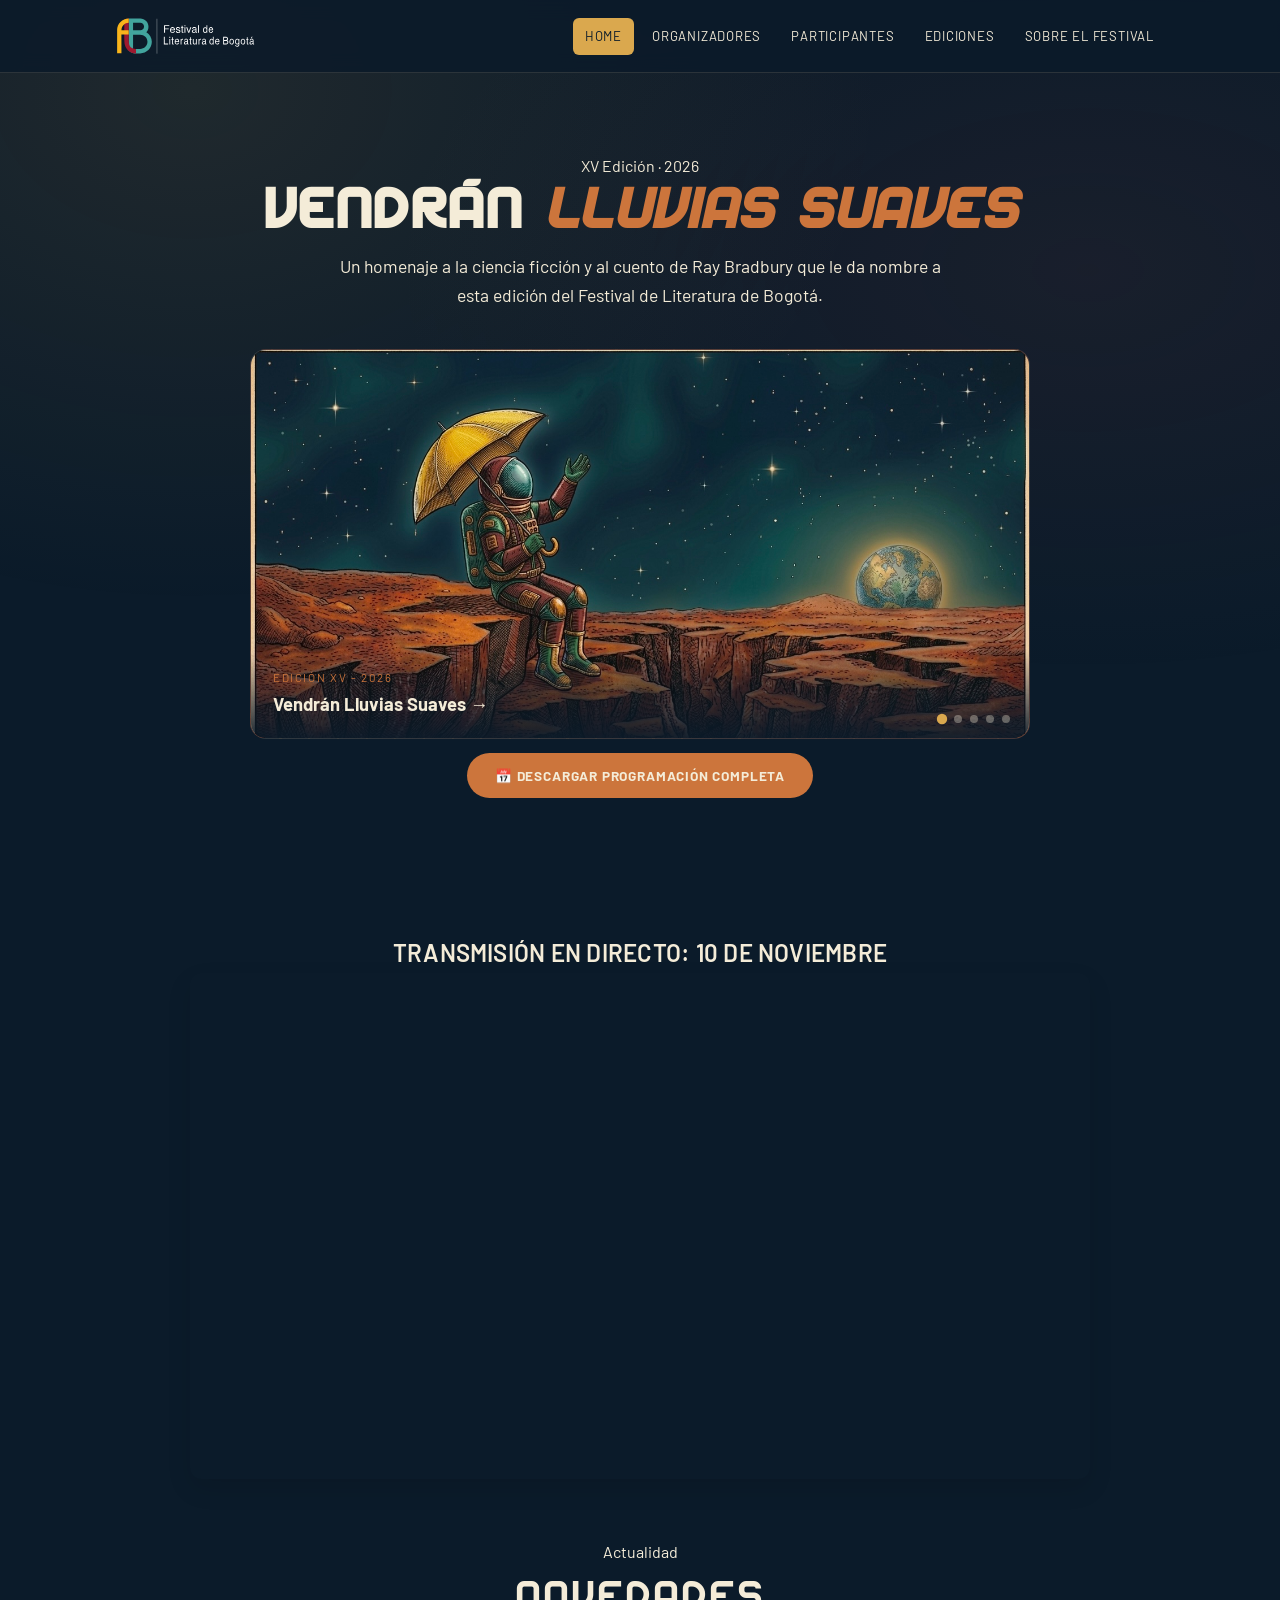
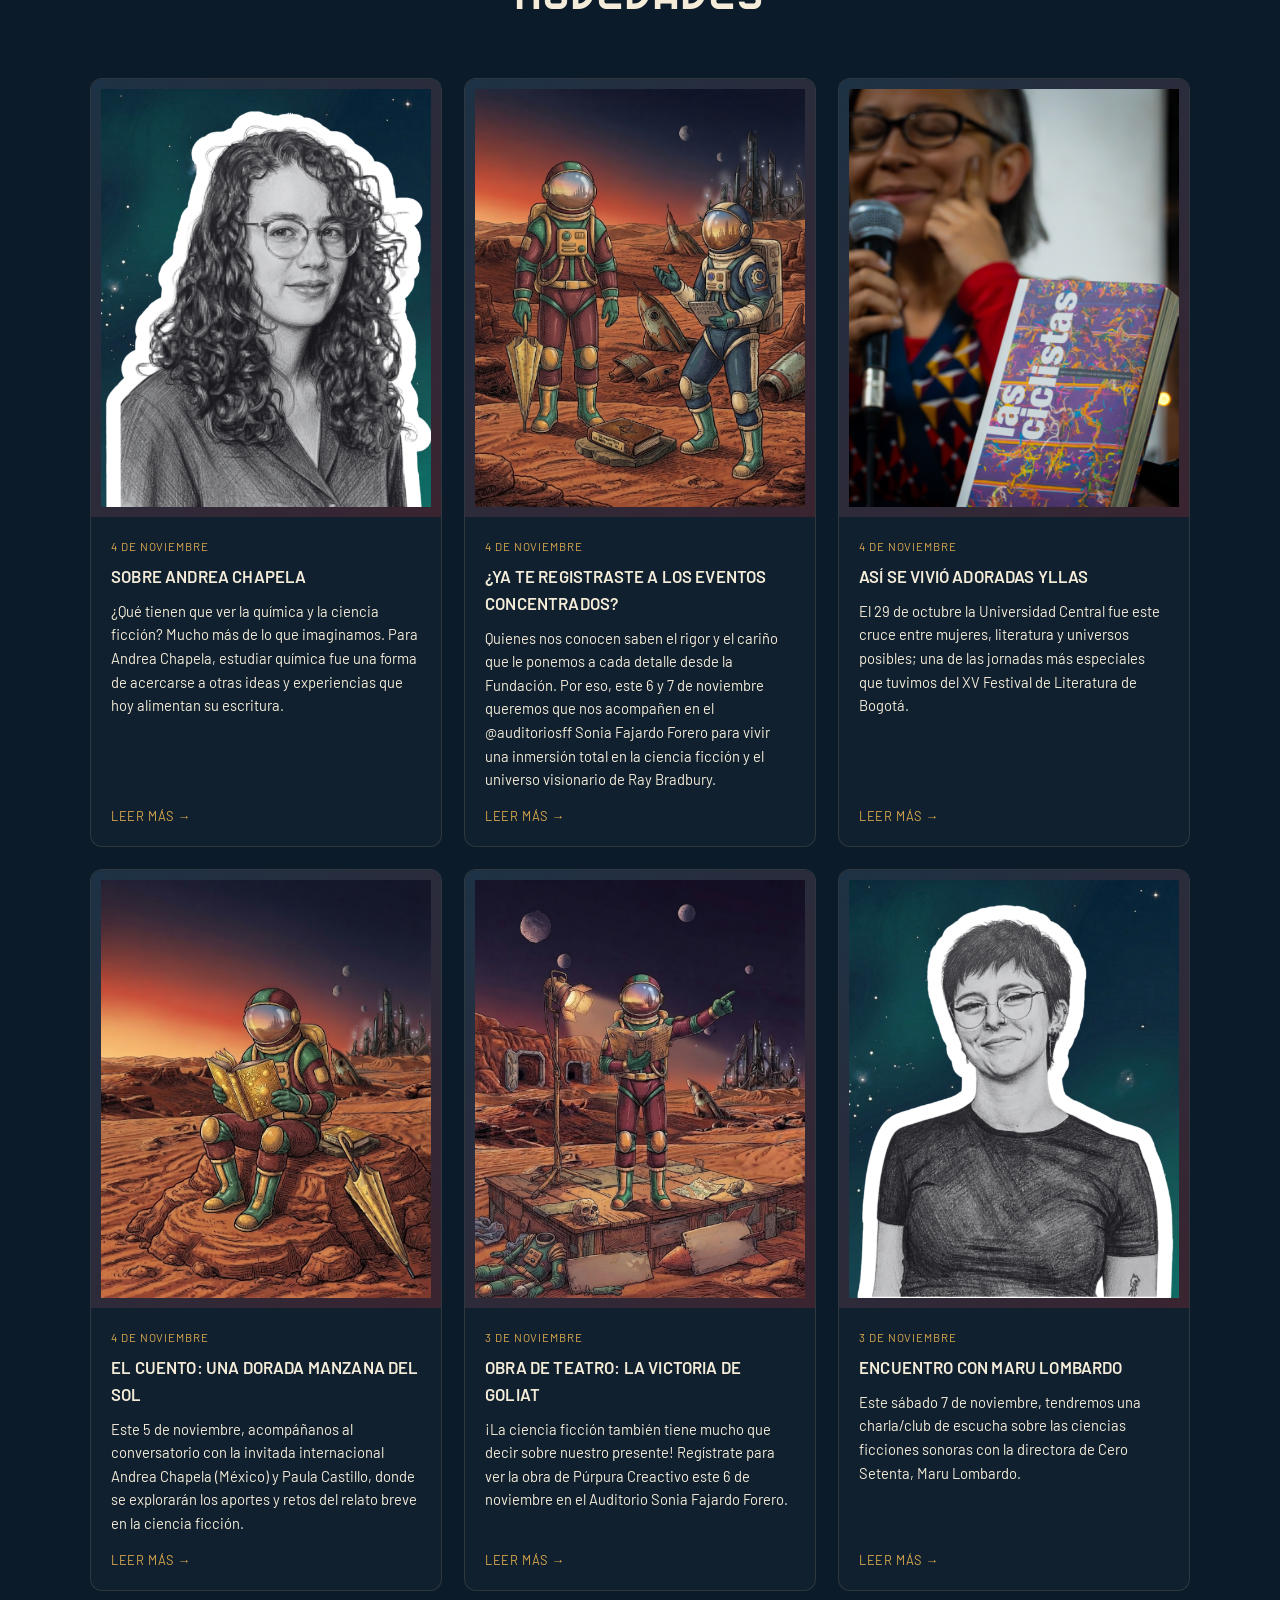
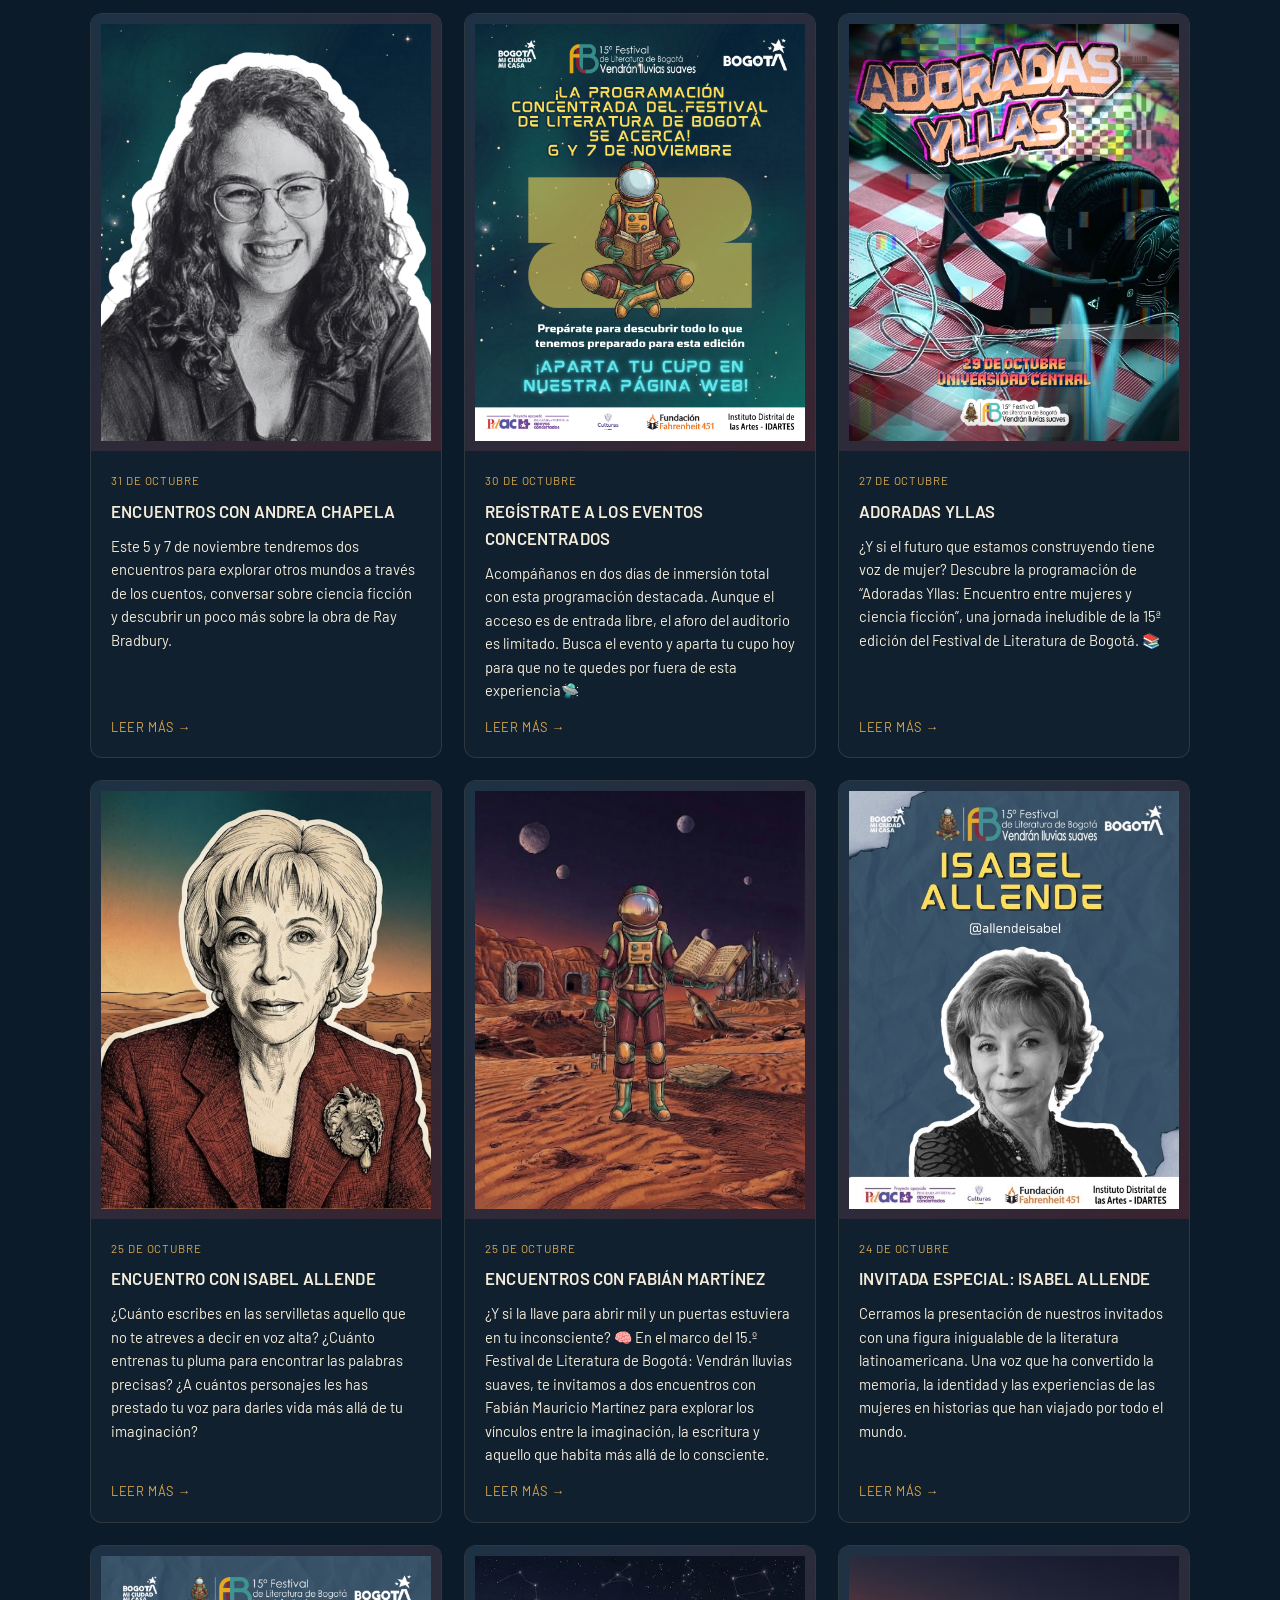
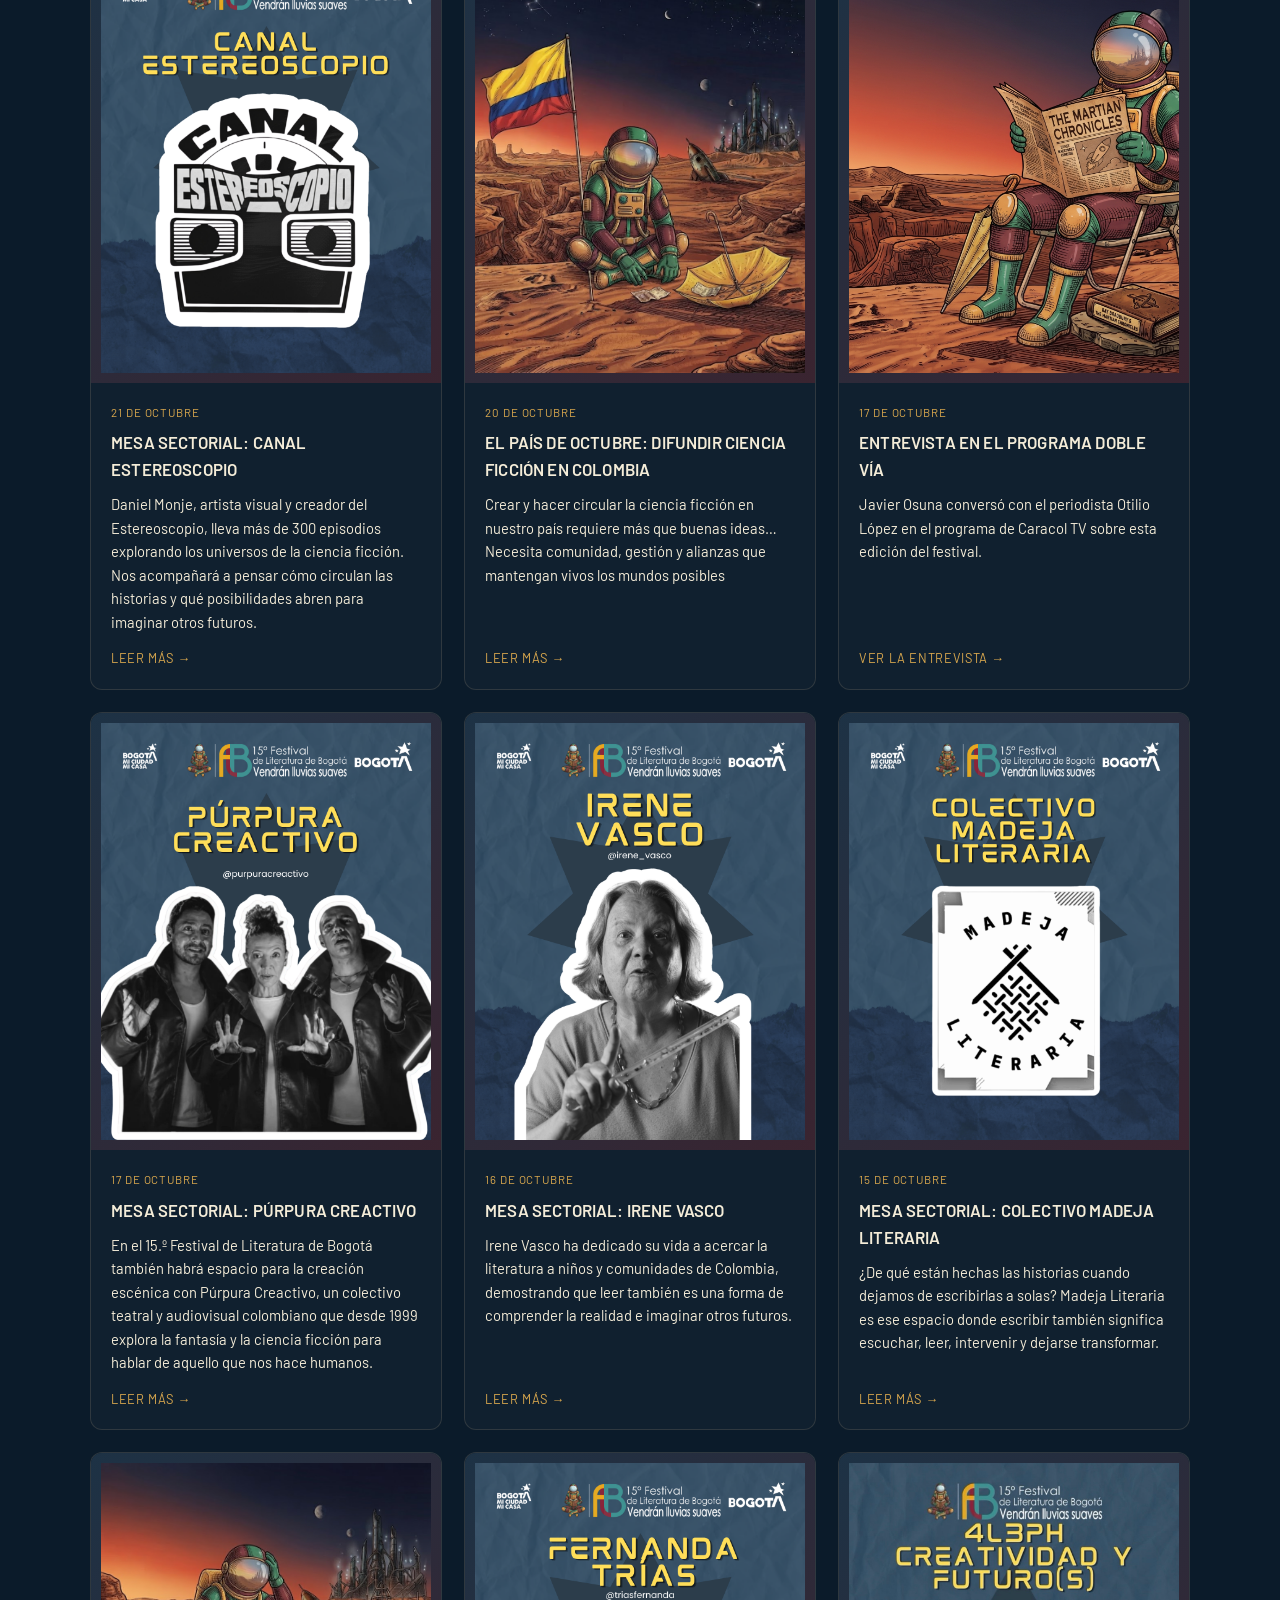
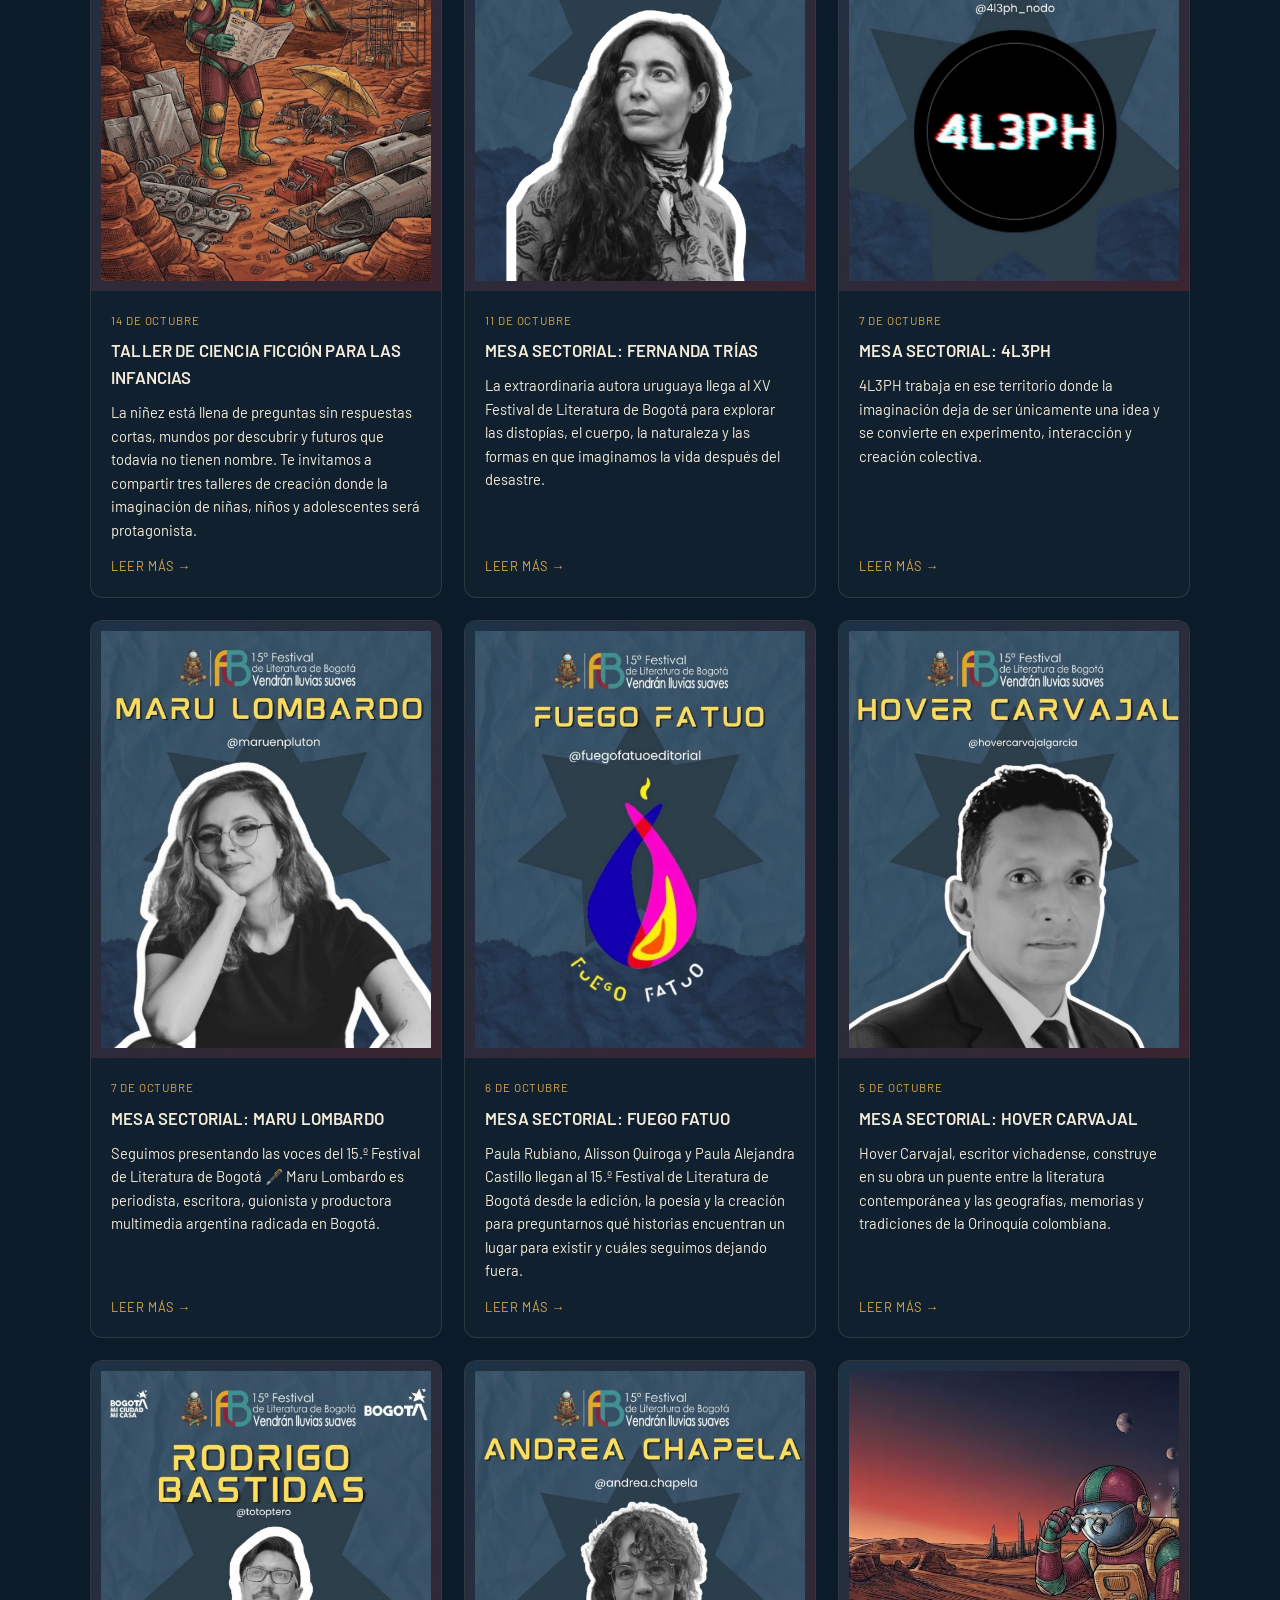
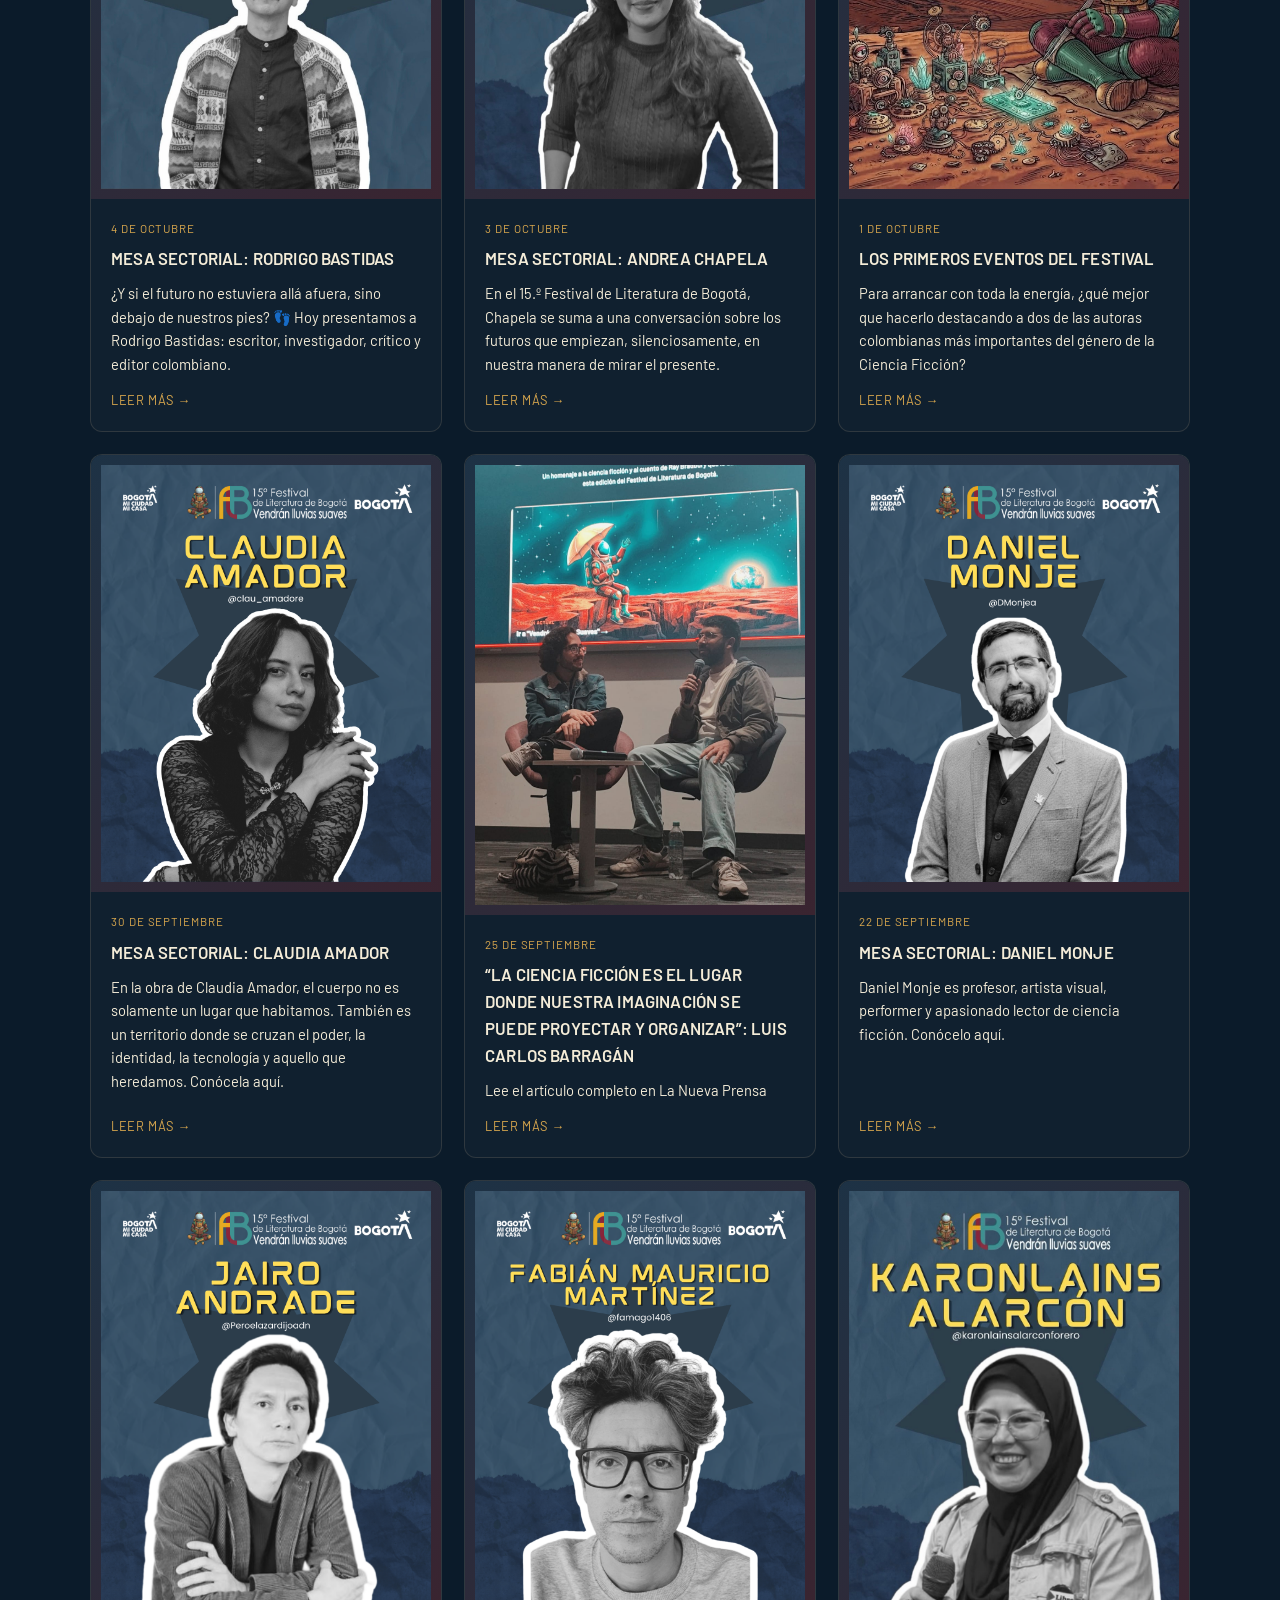
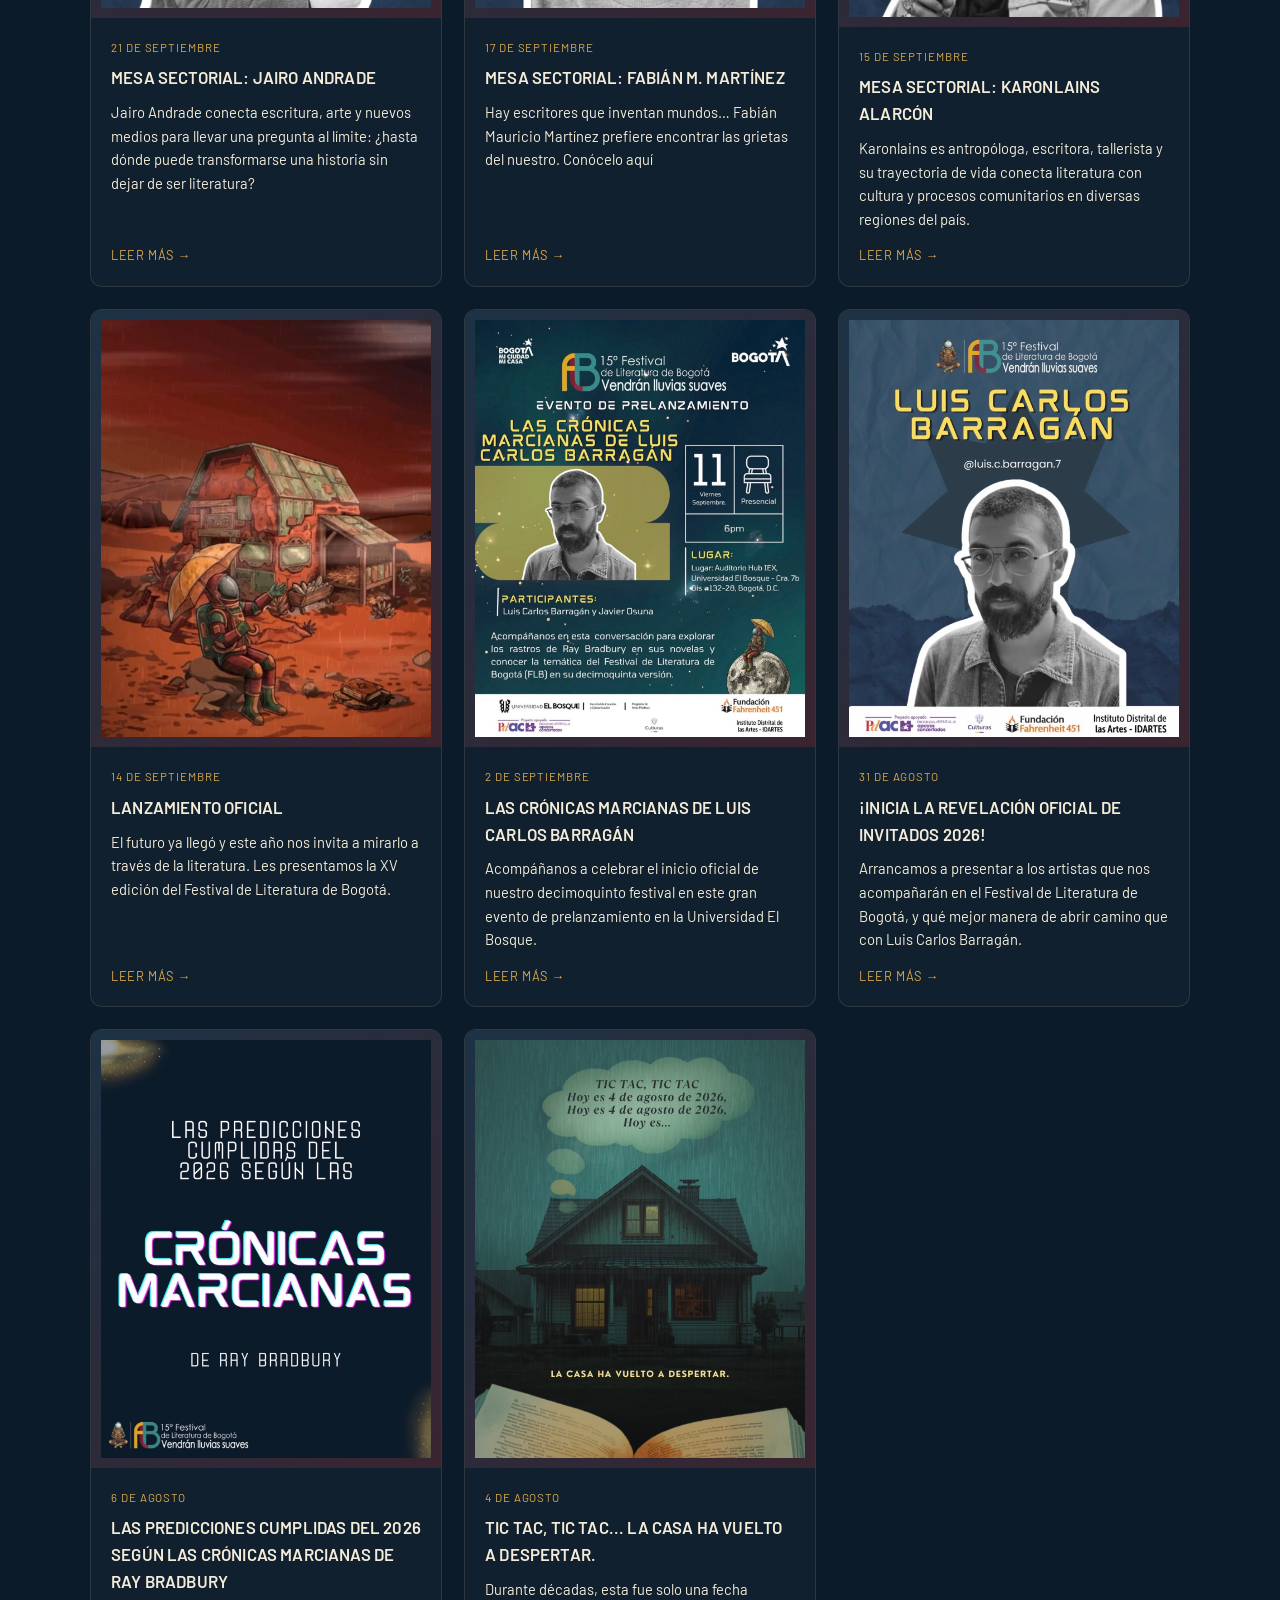
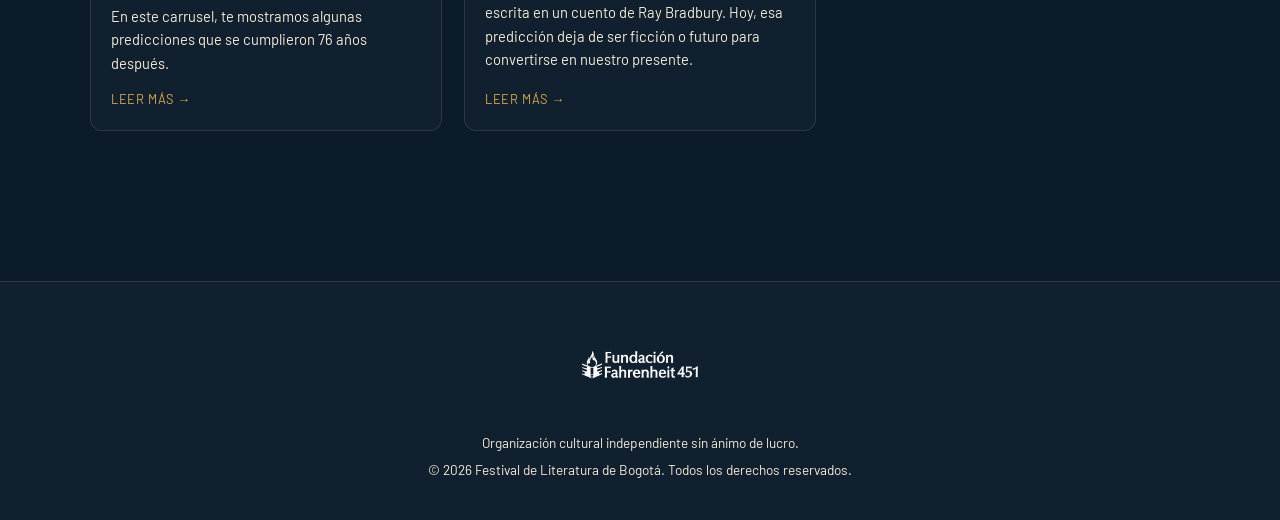
==== commit 1c787074: "Update index.html" ====
--- a/index.html
+++ b/index.html
@@ -149,9 +149,8 @@
   </div>
 
     <section style="padding: 40px 20px; text-align: center;">
-    <h2>Transmisión en directo: 7 de noviembre</h2>
+    <h2>Transmisión en directo: 10 de noviembre</h2>
     <div class="video-responsive" style="max-width: 900px; margin: 0 auto; height: auto; padding-bottom: 0; aspect-ratio: 16 / 9;">
-    <iframe width="560" height="315" src="https://www.youtube.com/embed/ESNyot5mGq4?si=NxR--atnu5V98LGZ" title="YouTube video player" frameborder="0" allow="accelerometer; autoplay; clipboard-write; encrypted-media; gyroscope; picture-in-picture; web-share" referrerpolicy="strict-origin-when-cross-origin" allowfullscreen></iframe>
     </div>
   </section>
 
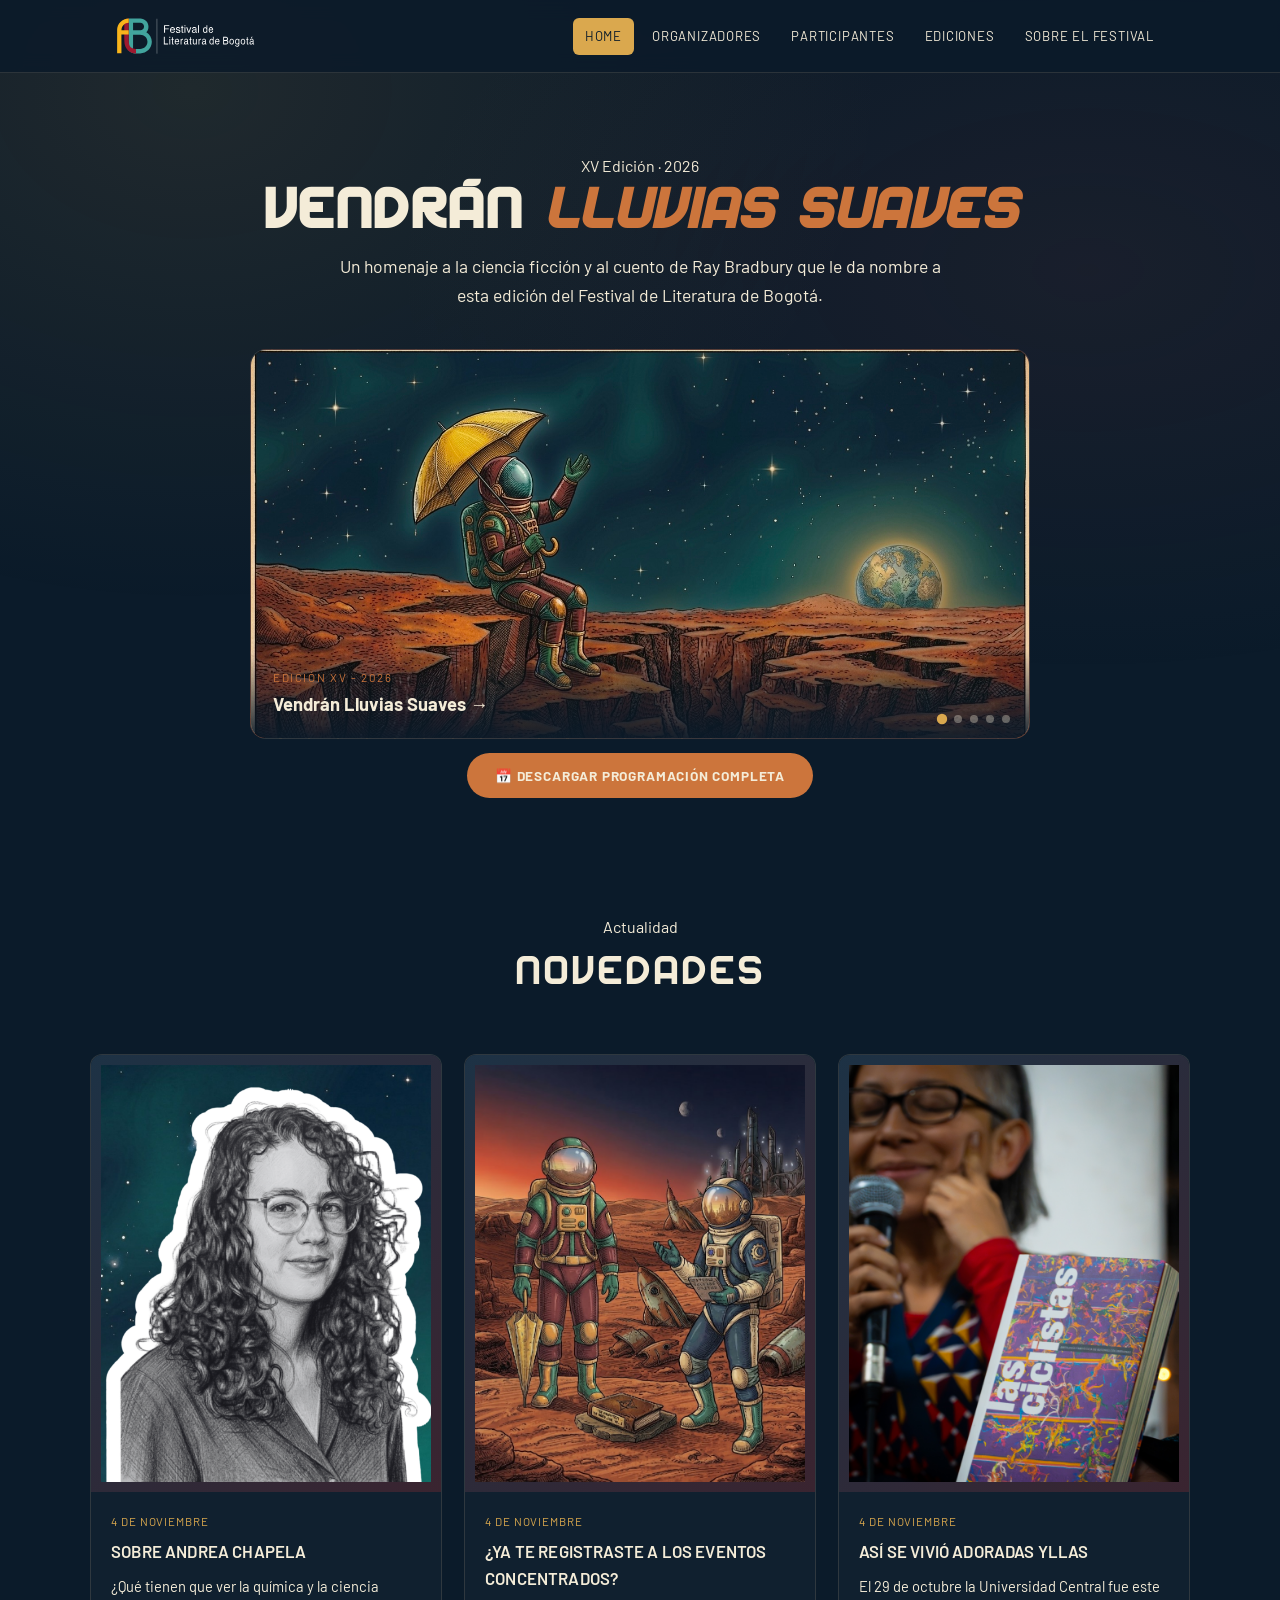
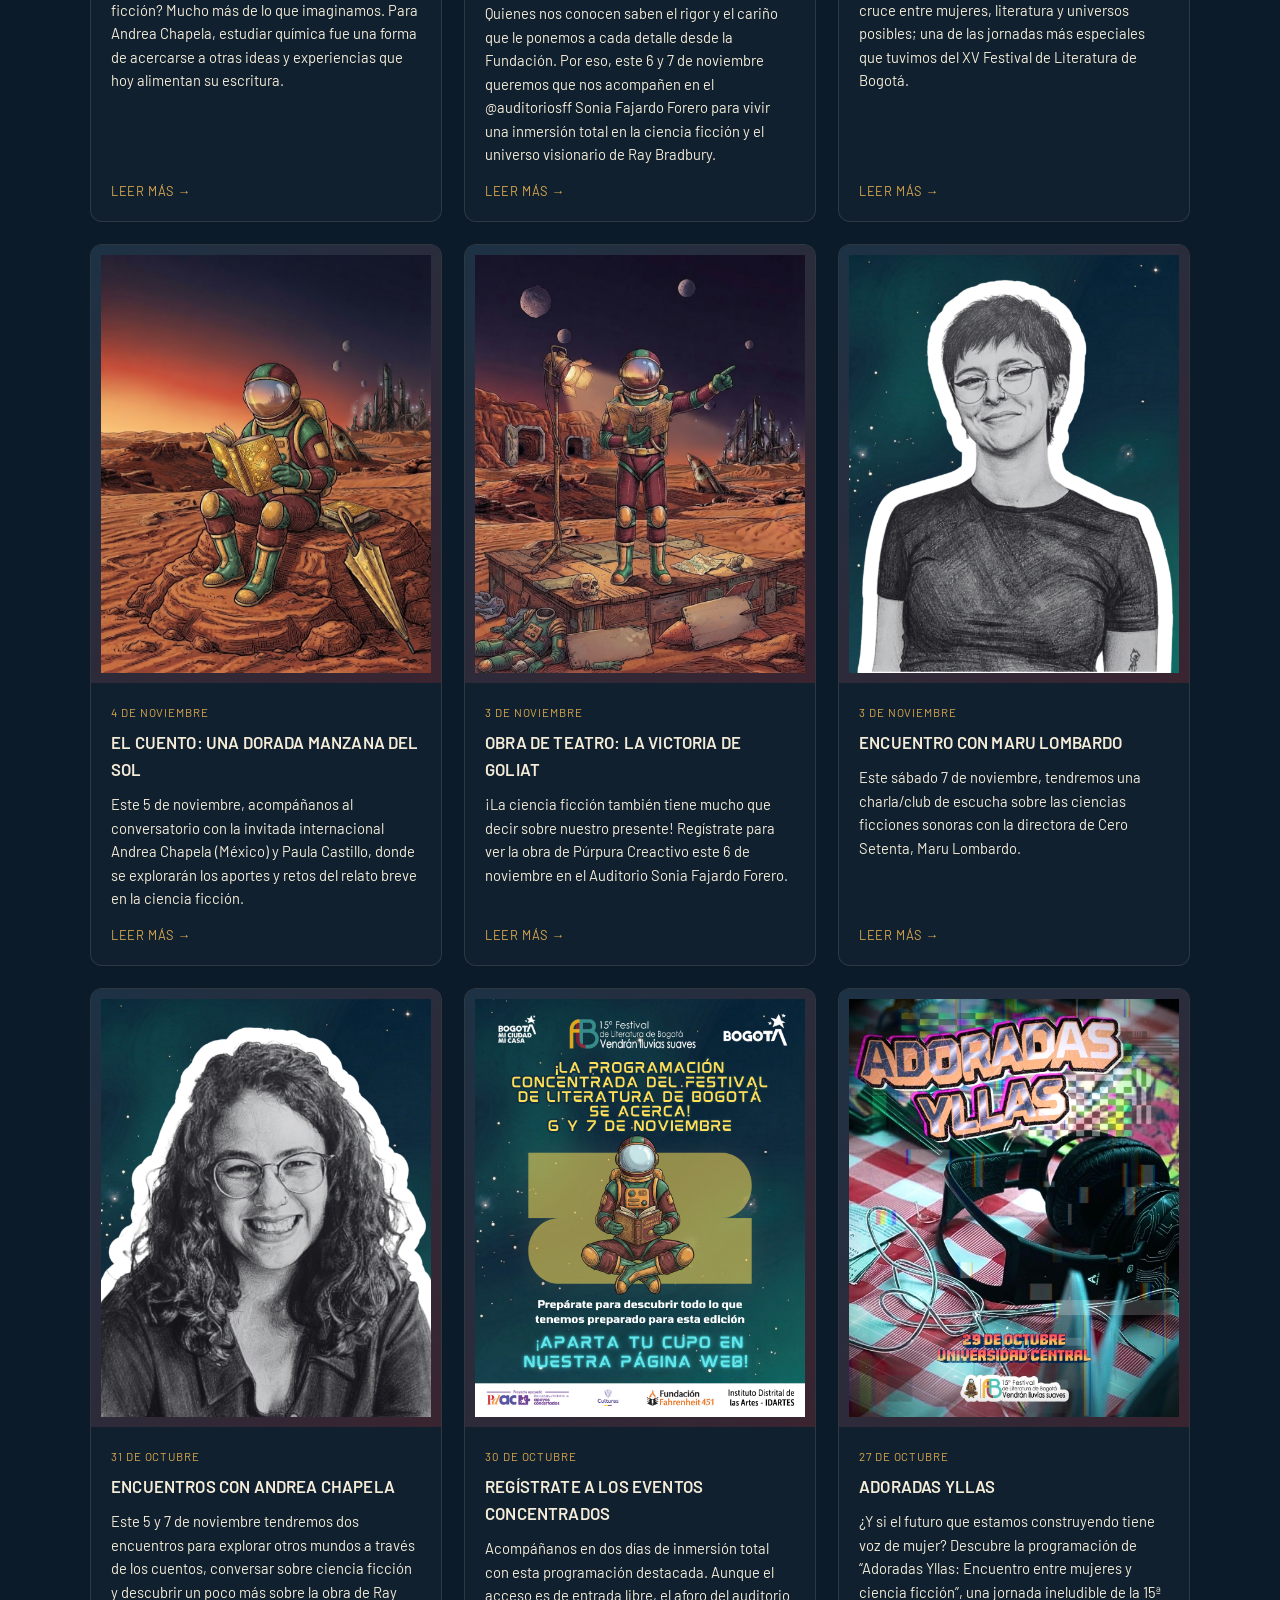
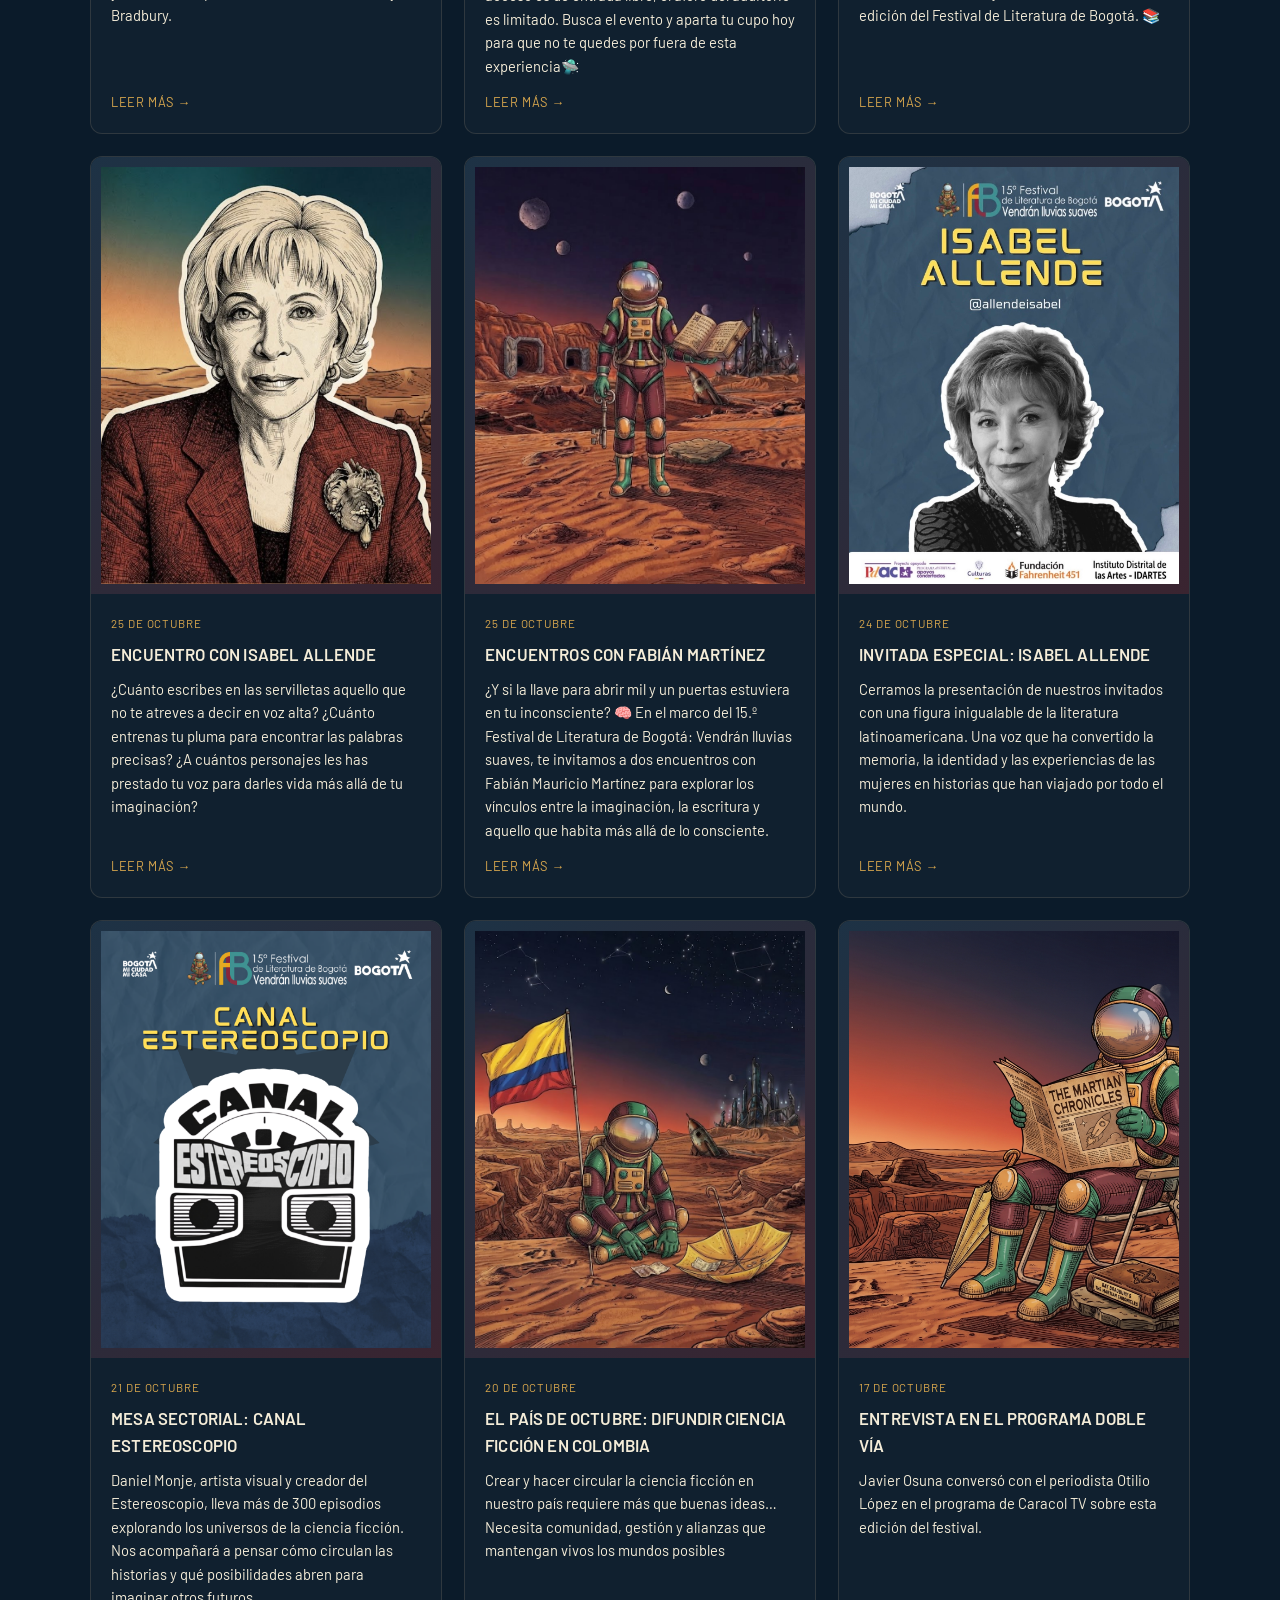
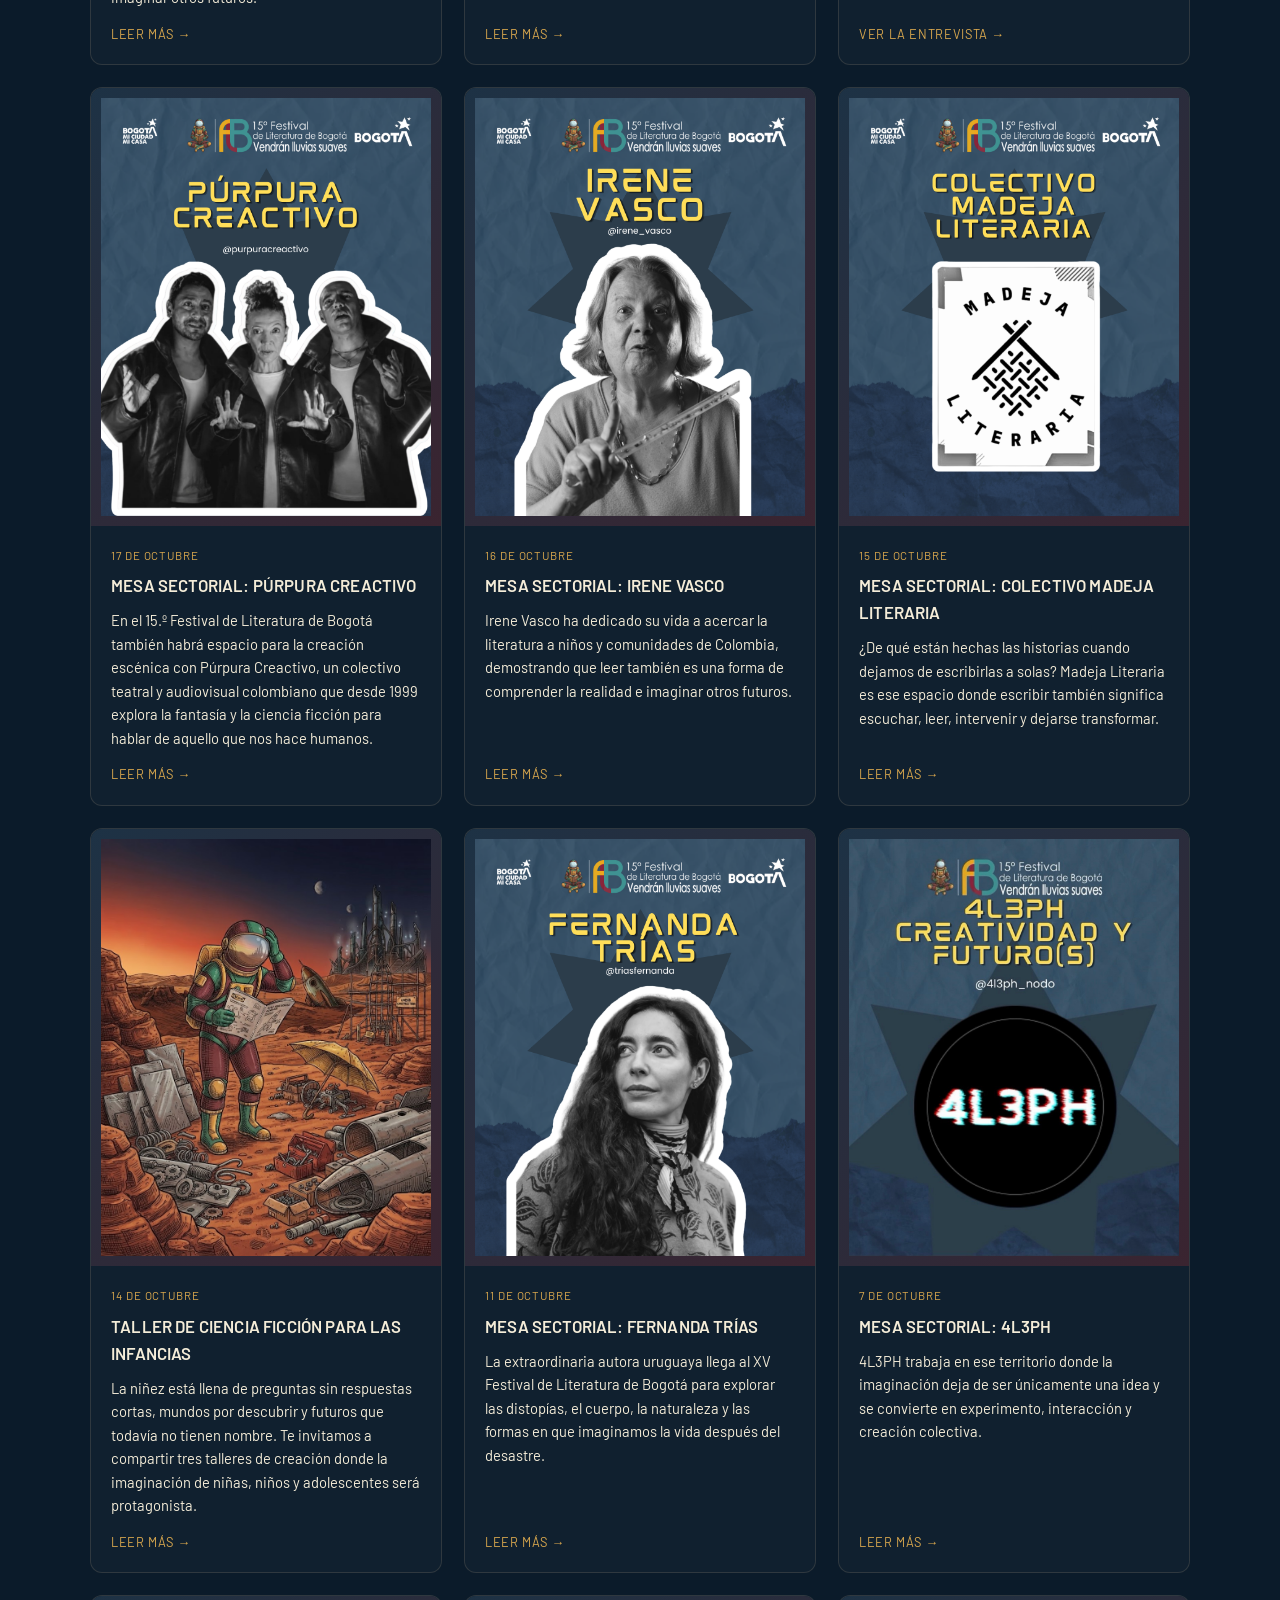
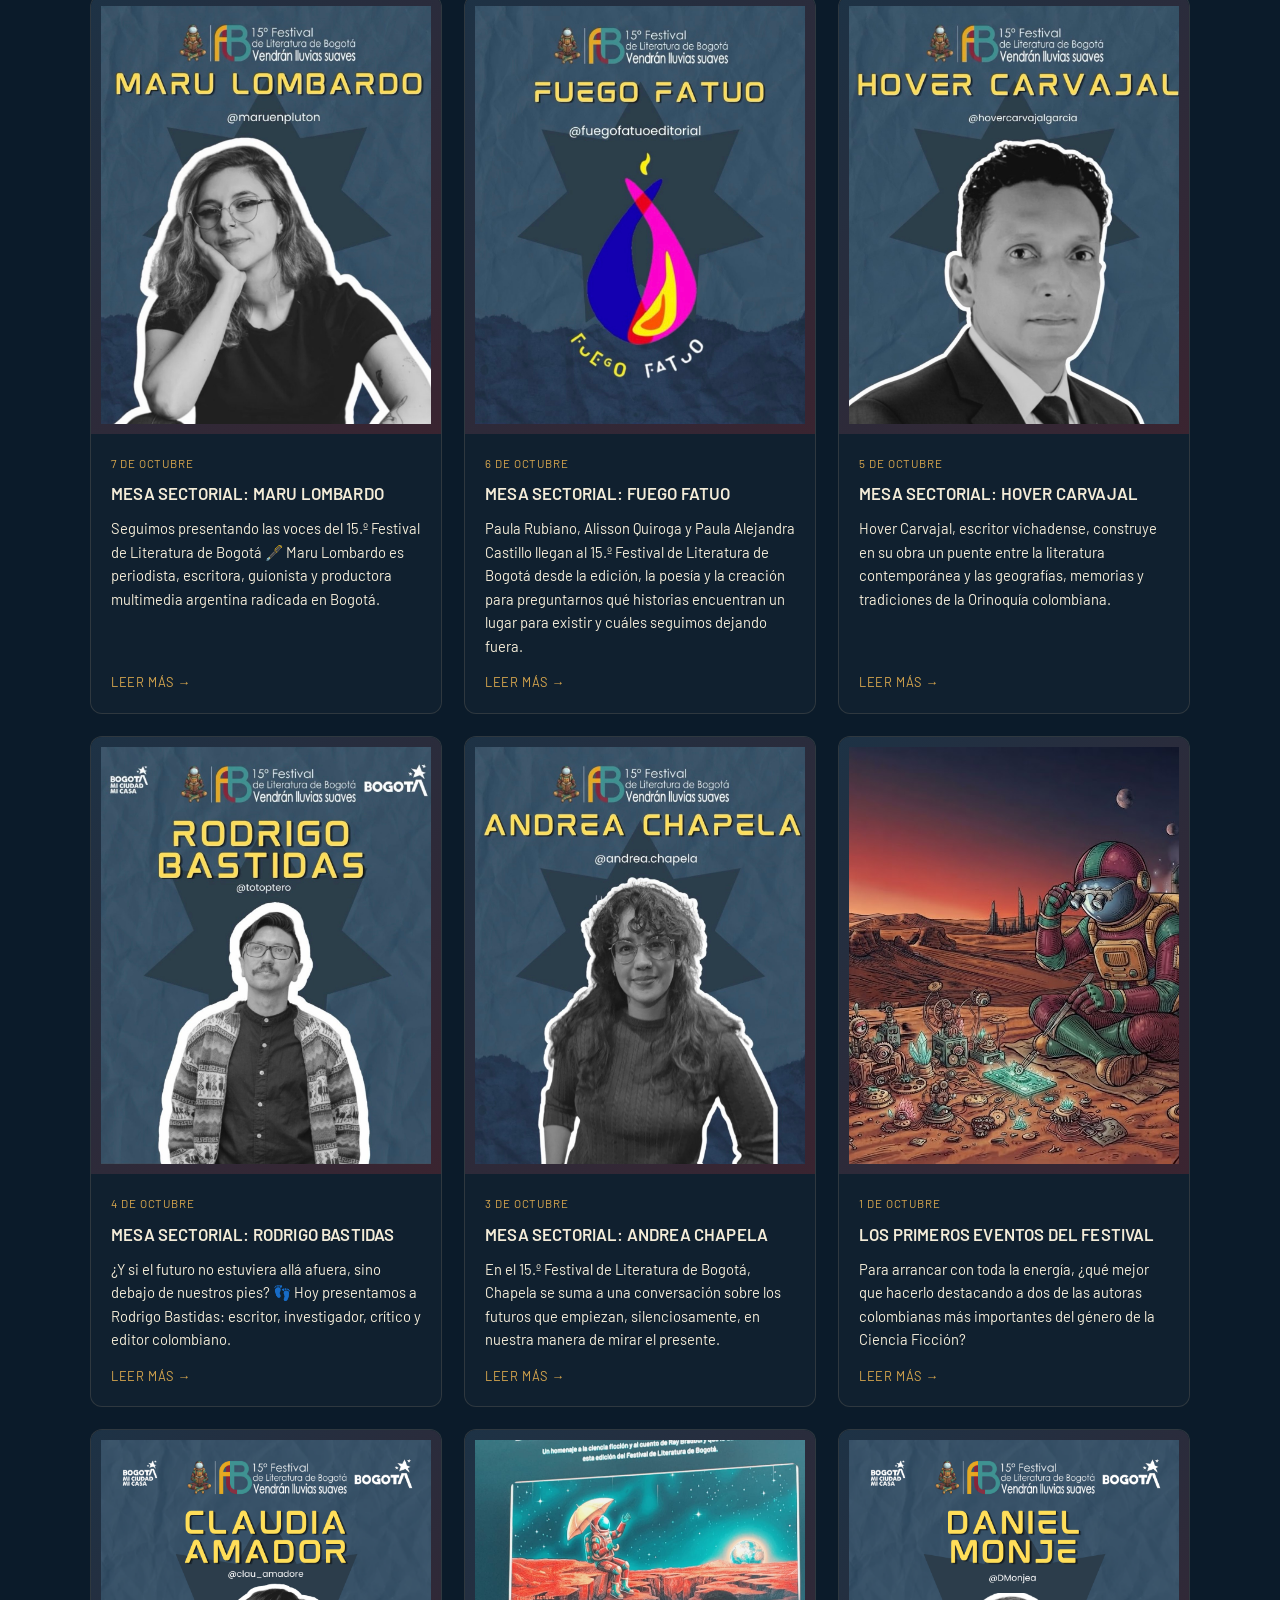
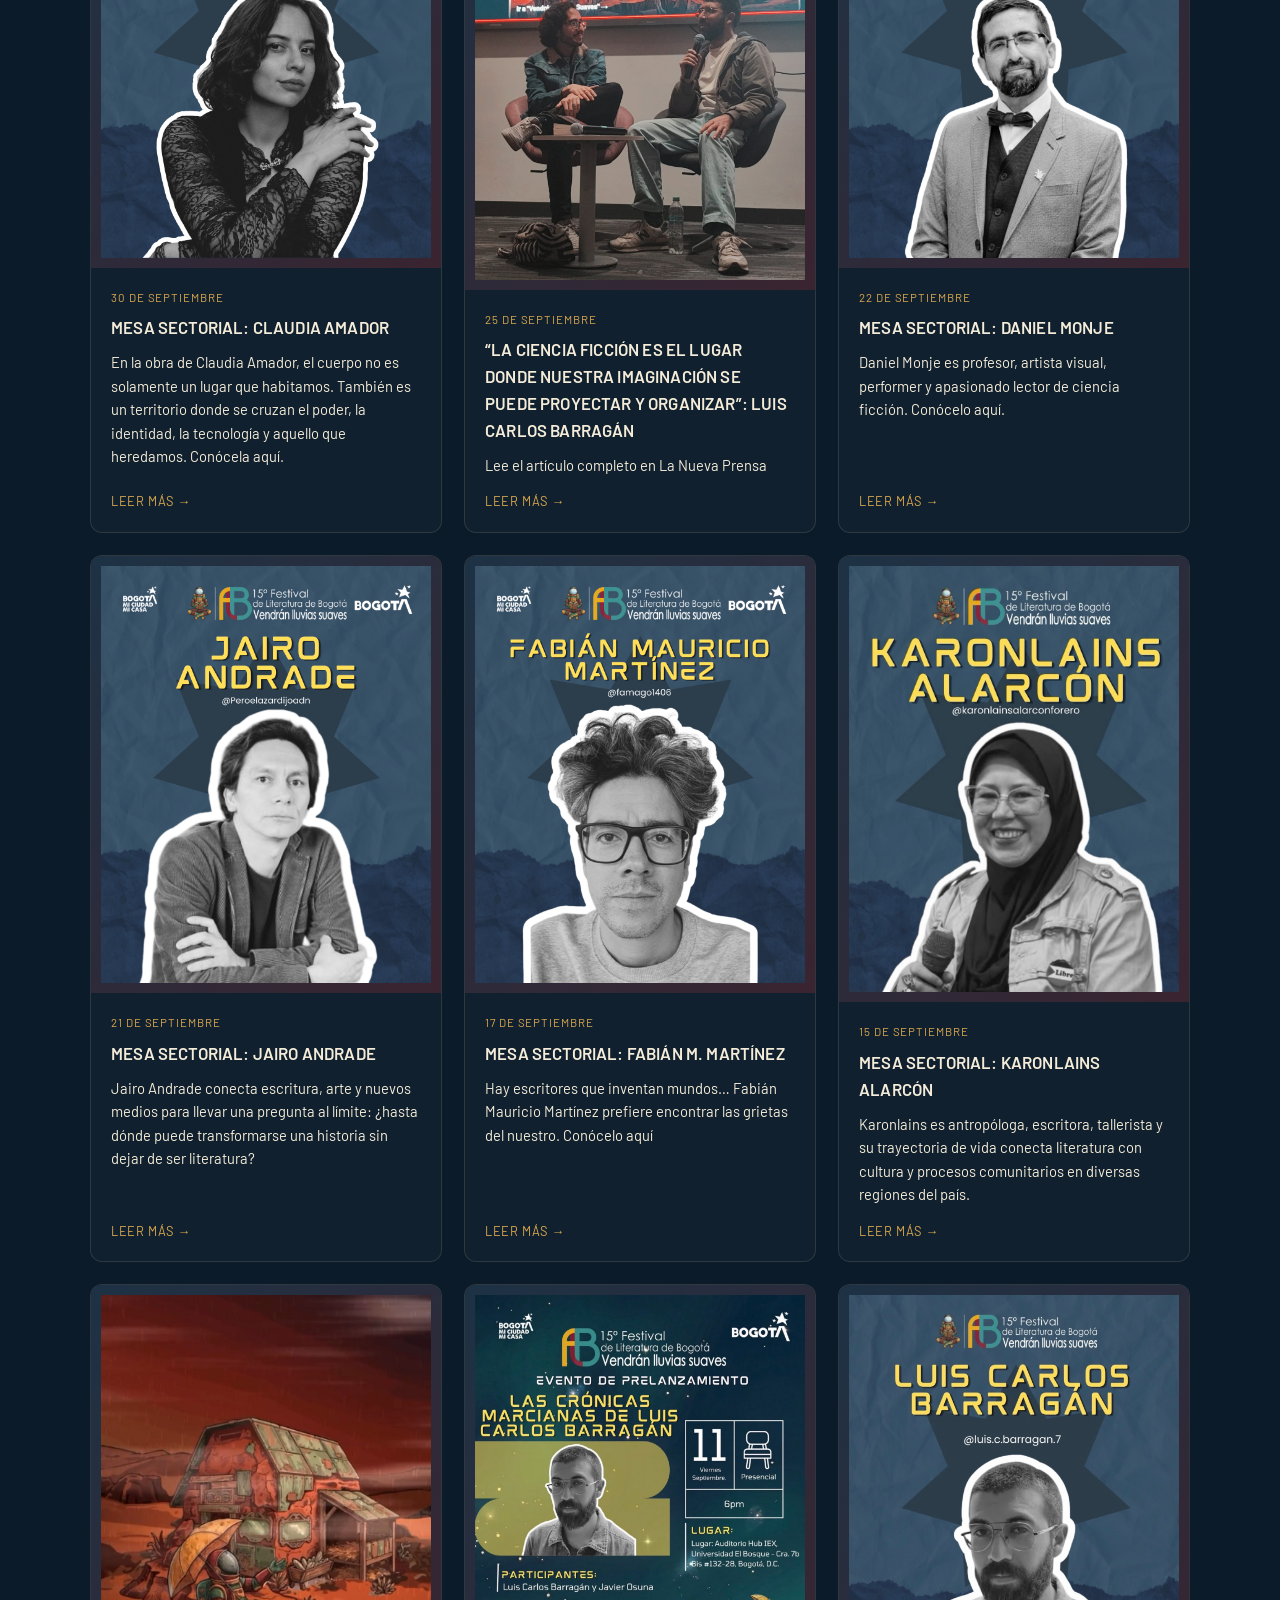
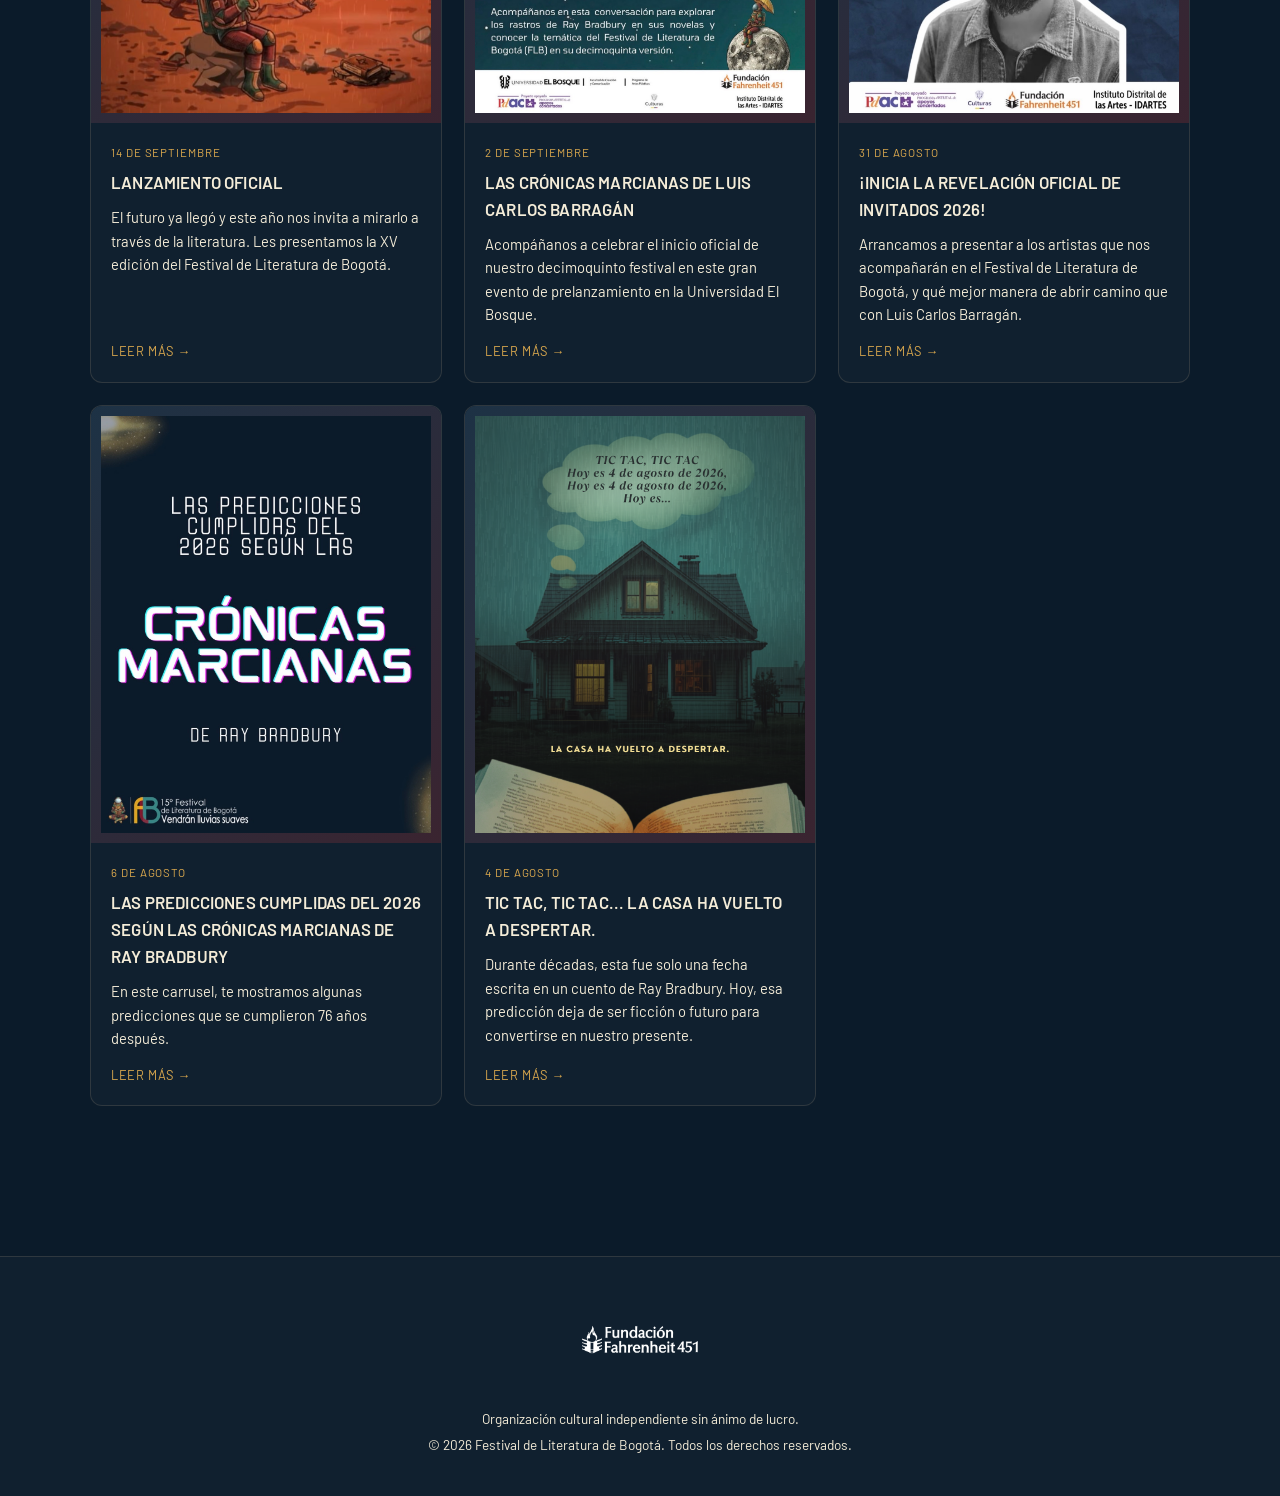
==== commit 075a83ef: "Remove live transmission section Removed live transmission section from the HTML." ====
--- a/index.html
+++ b/index.html
@@ -56,6 +56,13 @@
           <a href="https://www.google.com/maps/search/?api=1&query=Gimnasio+Moderno+Carrera+9+%2374-99+Bogot%C3%A1" target="_blank" rel="noopener noreferrer" class="ev-btn ev-btn-ghost">Cómo llegar</a>
         </div>
       </div>
+
+          <section style="padding: 40px 20px; text-align: center;">
+    <h2>Transmisión en directo: 10 de noviembre</h2>
+    <div class="video-responsive" style="max-width: 900px; margin: 0 auto; height: auto; padding-bottom: 0; aspect-ratio: 16 / 9;">
+    <iframe width="560" height="315" src="https://www.youtube.com/embed/3sa3iOUFw7I?si=Xq1KJqDaHaD5KLZ1" title="YouTube video player" frameborder="0" allow="accelerometer; autoplay; clipboard-write; encrypted-media; gyroscope; picture-in-picture; web-share" referrerpolicy="strict-origin-when-cross-origin" allowfullscreen></iframe>
+    </div>
+  </section>
       
     </section>
         <div class="hero-slideshow" id="hero-slideshow">
@@ -148,12 +155,6 @@
     <a href="IMAGENES/NOVEDADES/CRONOGRAMA2026.pdf" download class="btn-descarga-cronograma">📅 Descargar programación completa</a>
   </div>
 
-    <section style="padding: 40px 20px; text-align: center;">
-    <h2>Transmisión en directo: 10 de noviembre</h2>
-    <div class="video-responsive" style="max-width: 900px; margin: 0 auto; height: auto; padding-bottom: 0; aspect-ratio: 16 / 9;">
-    </div>
-  </section>
-
   <div class="container section-pad" style="padding-top:20px;">
     <div class="section-head">
       <span class="eyebrow">Actualidad</span>
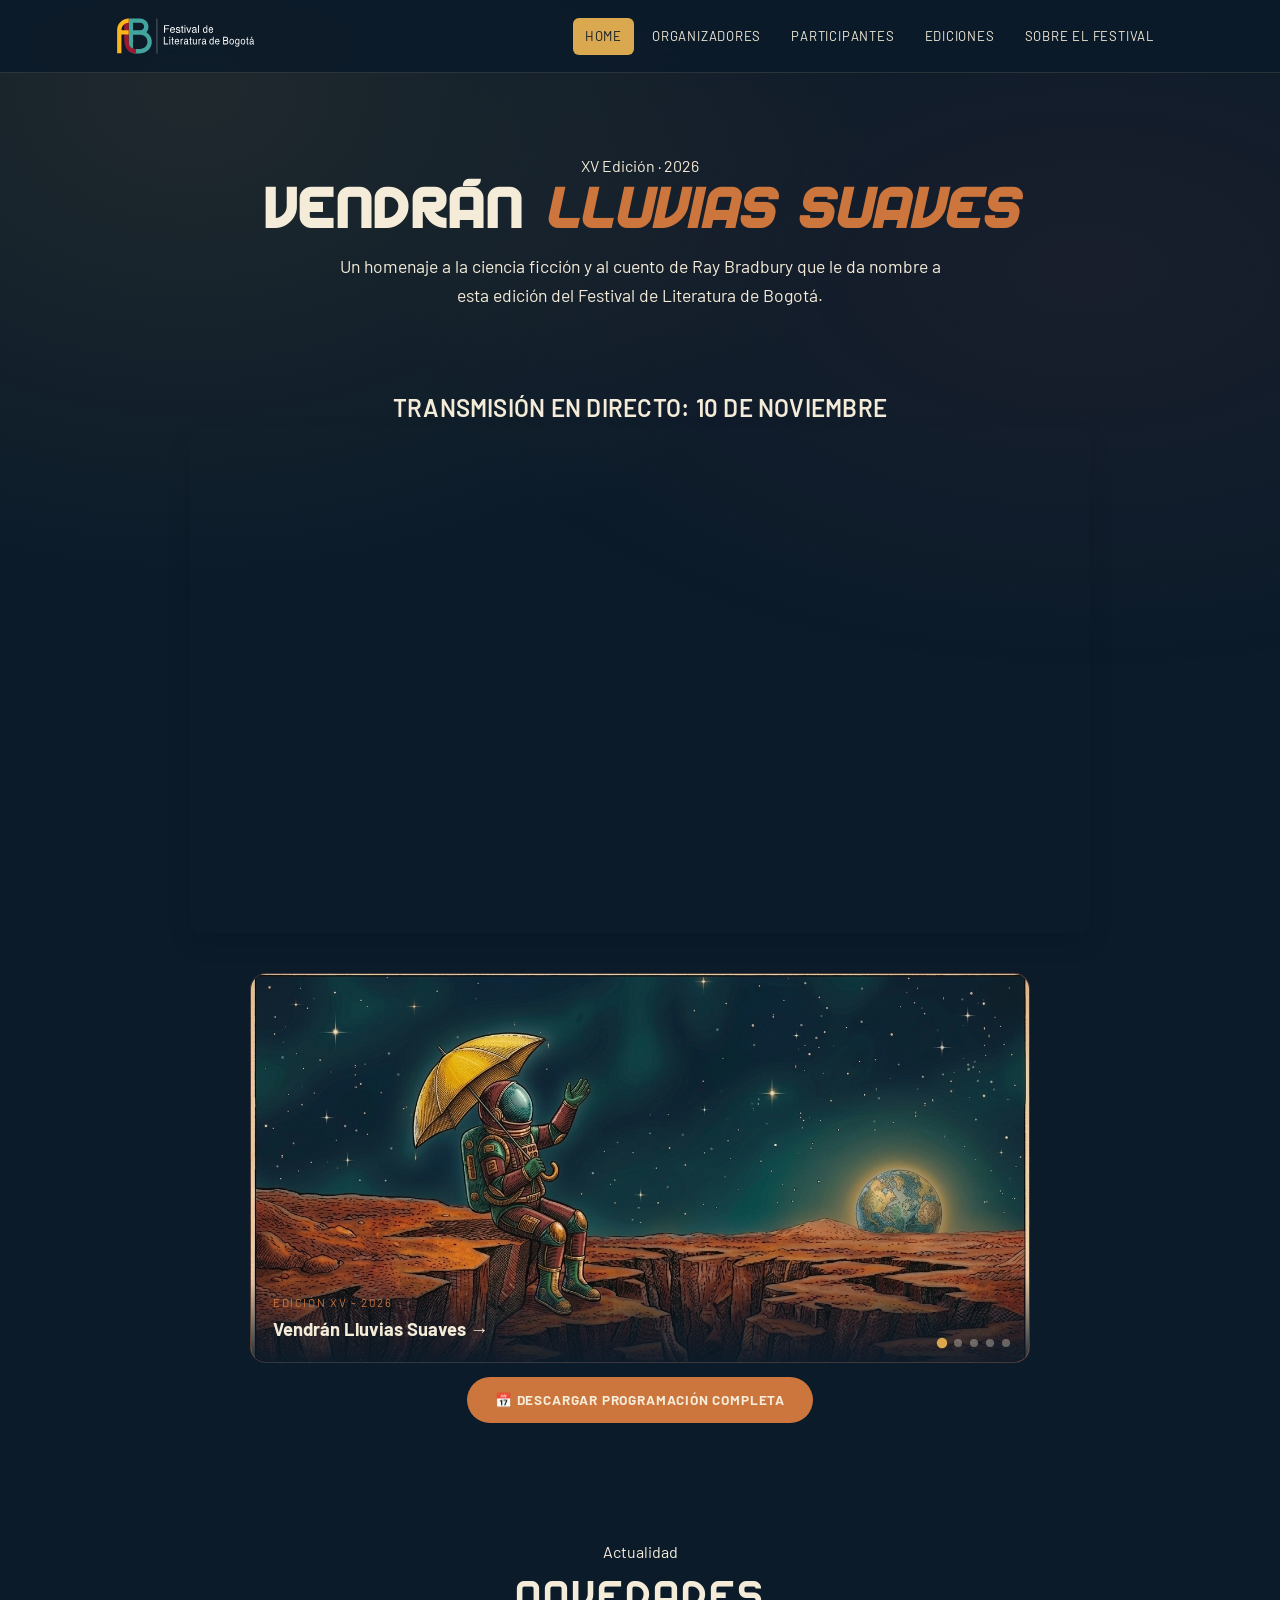
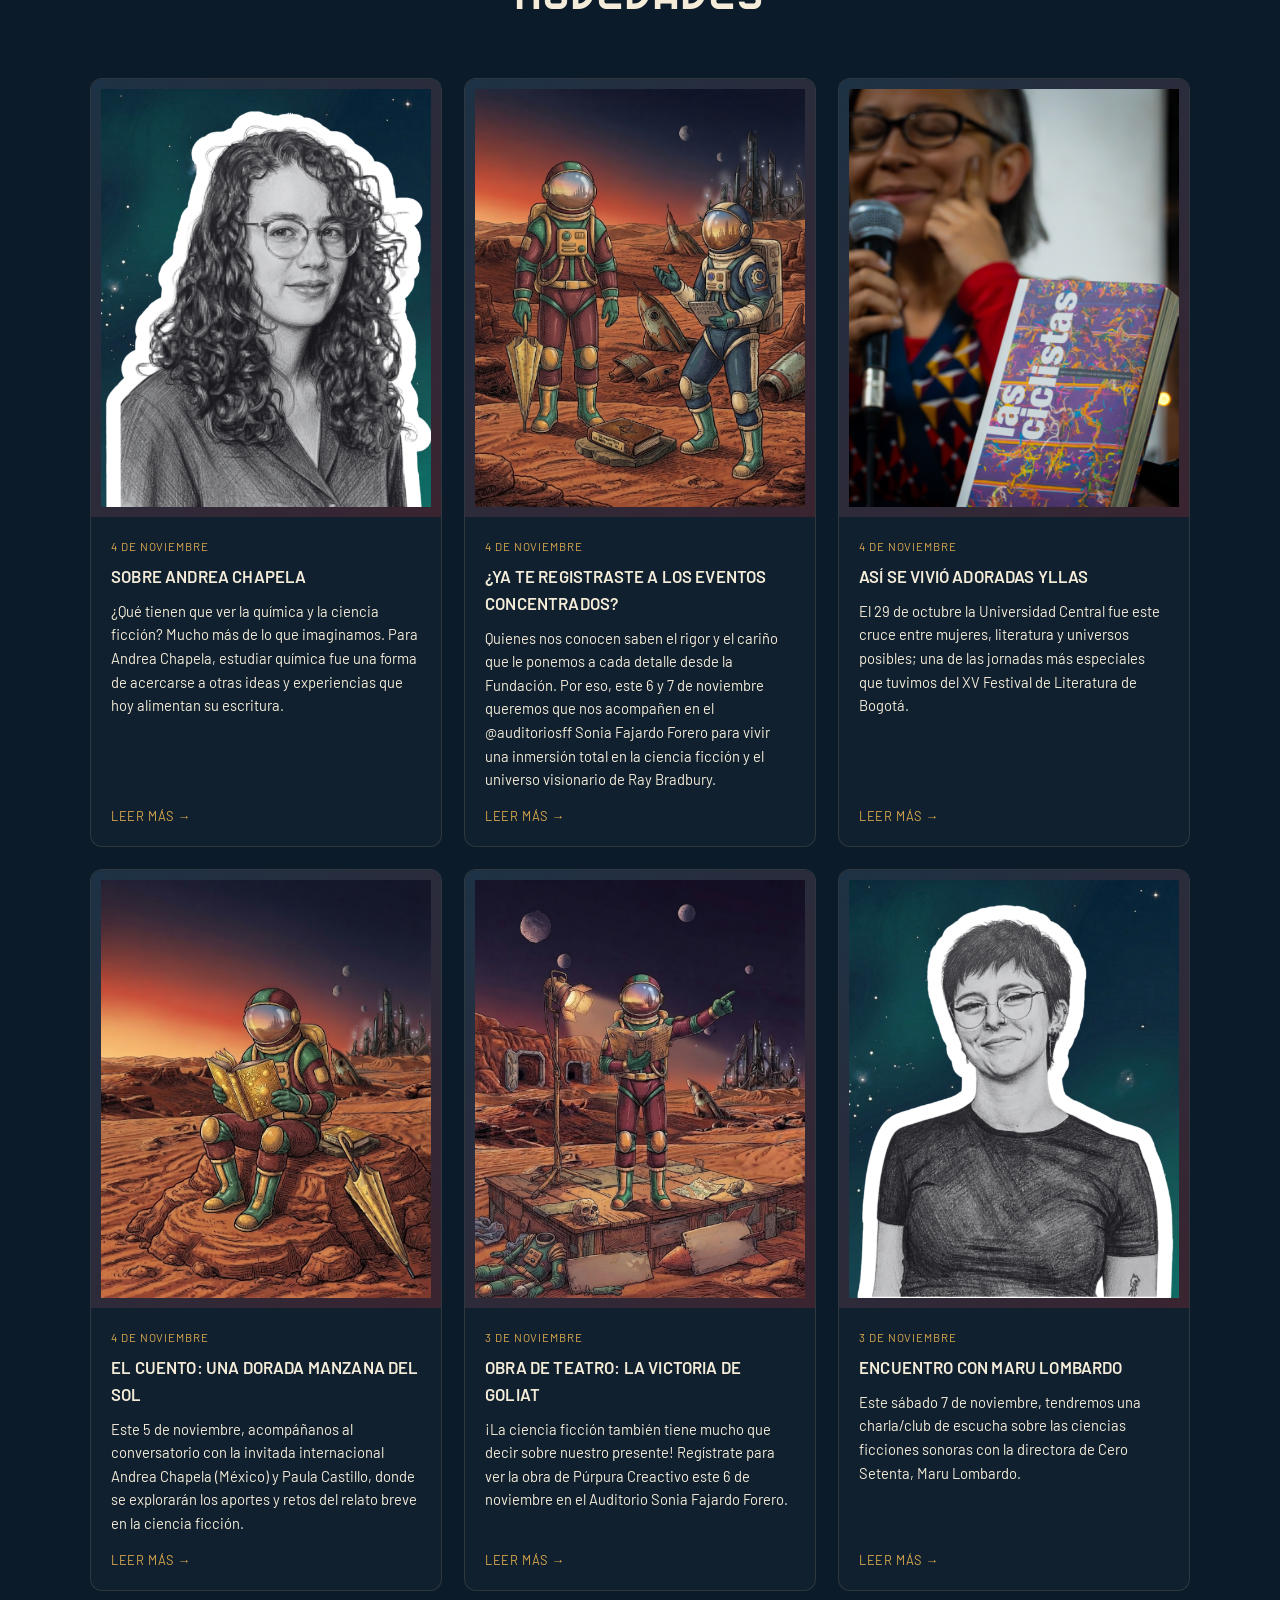
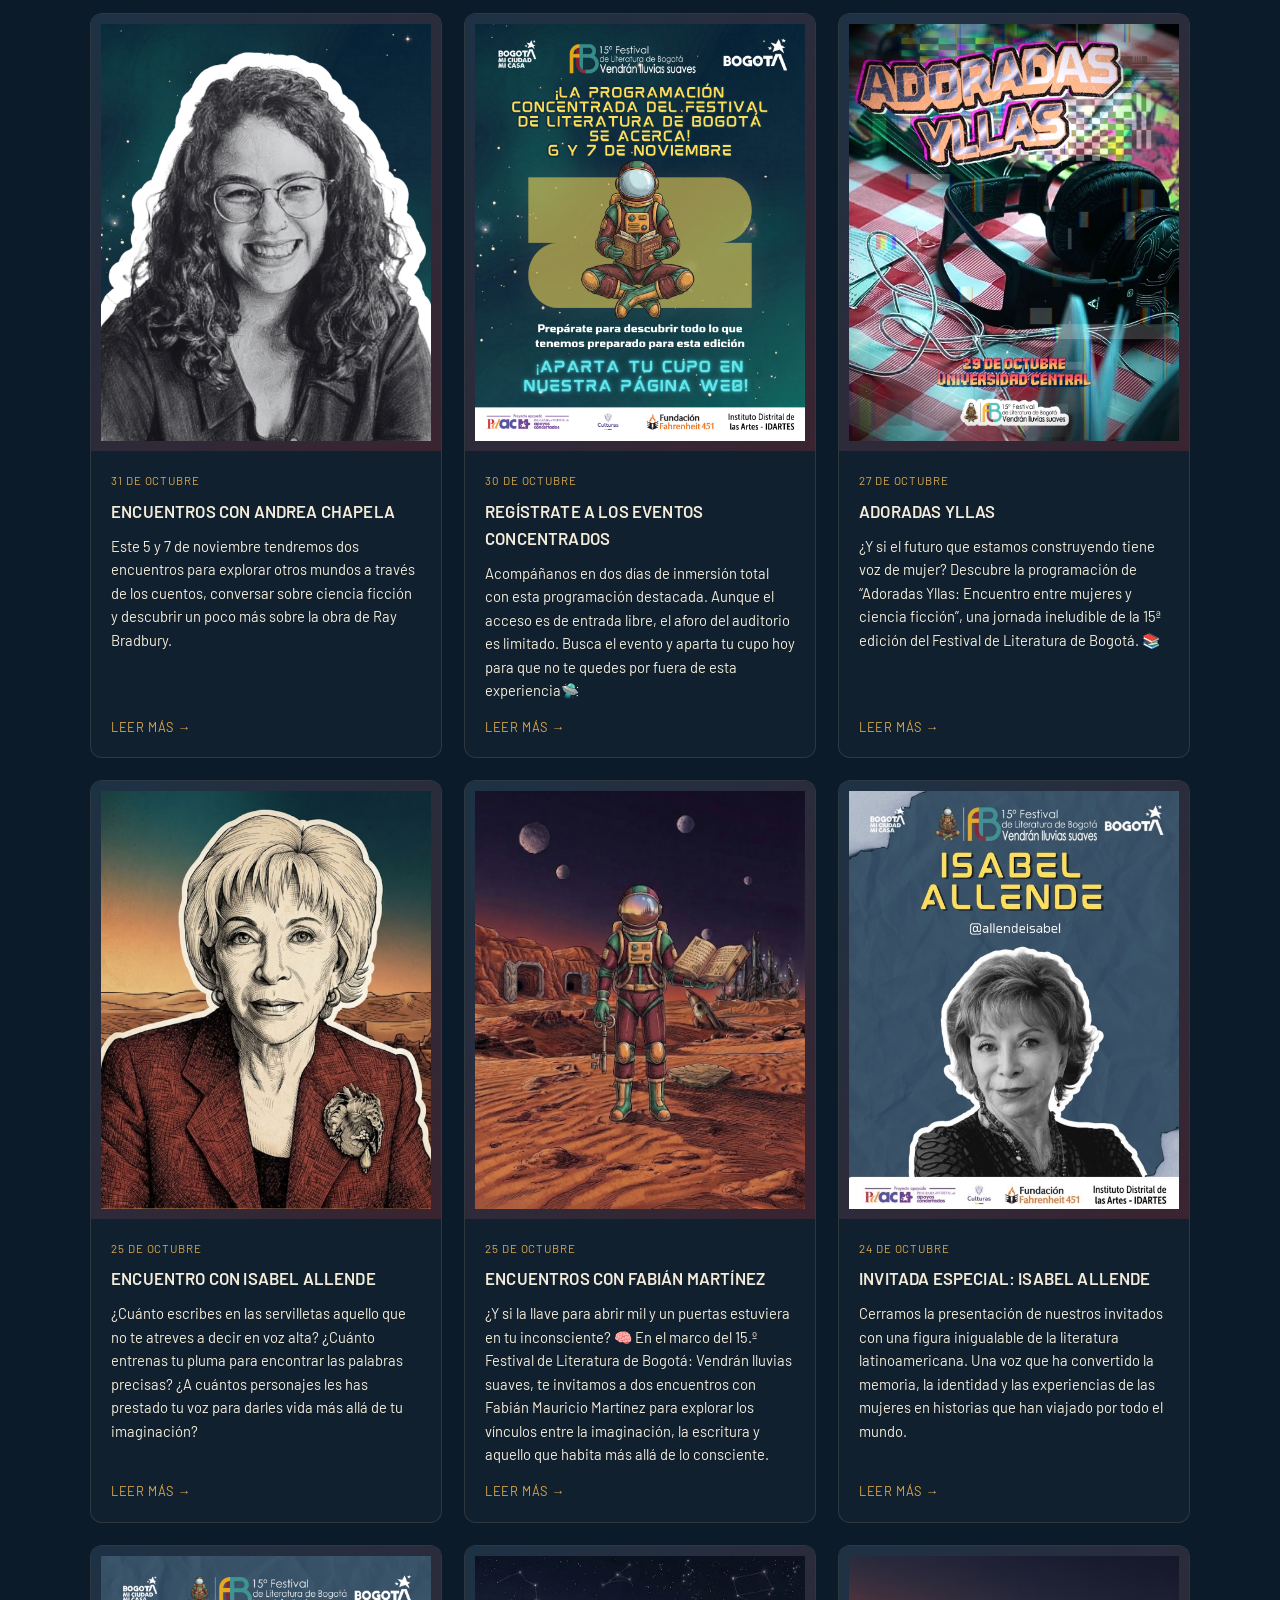
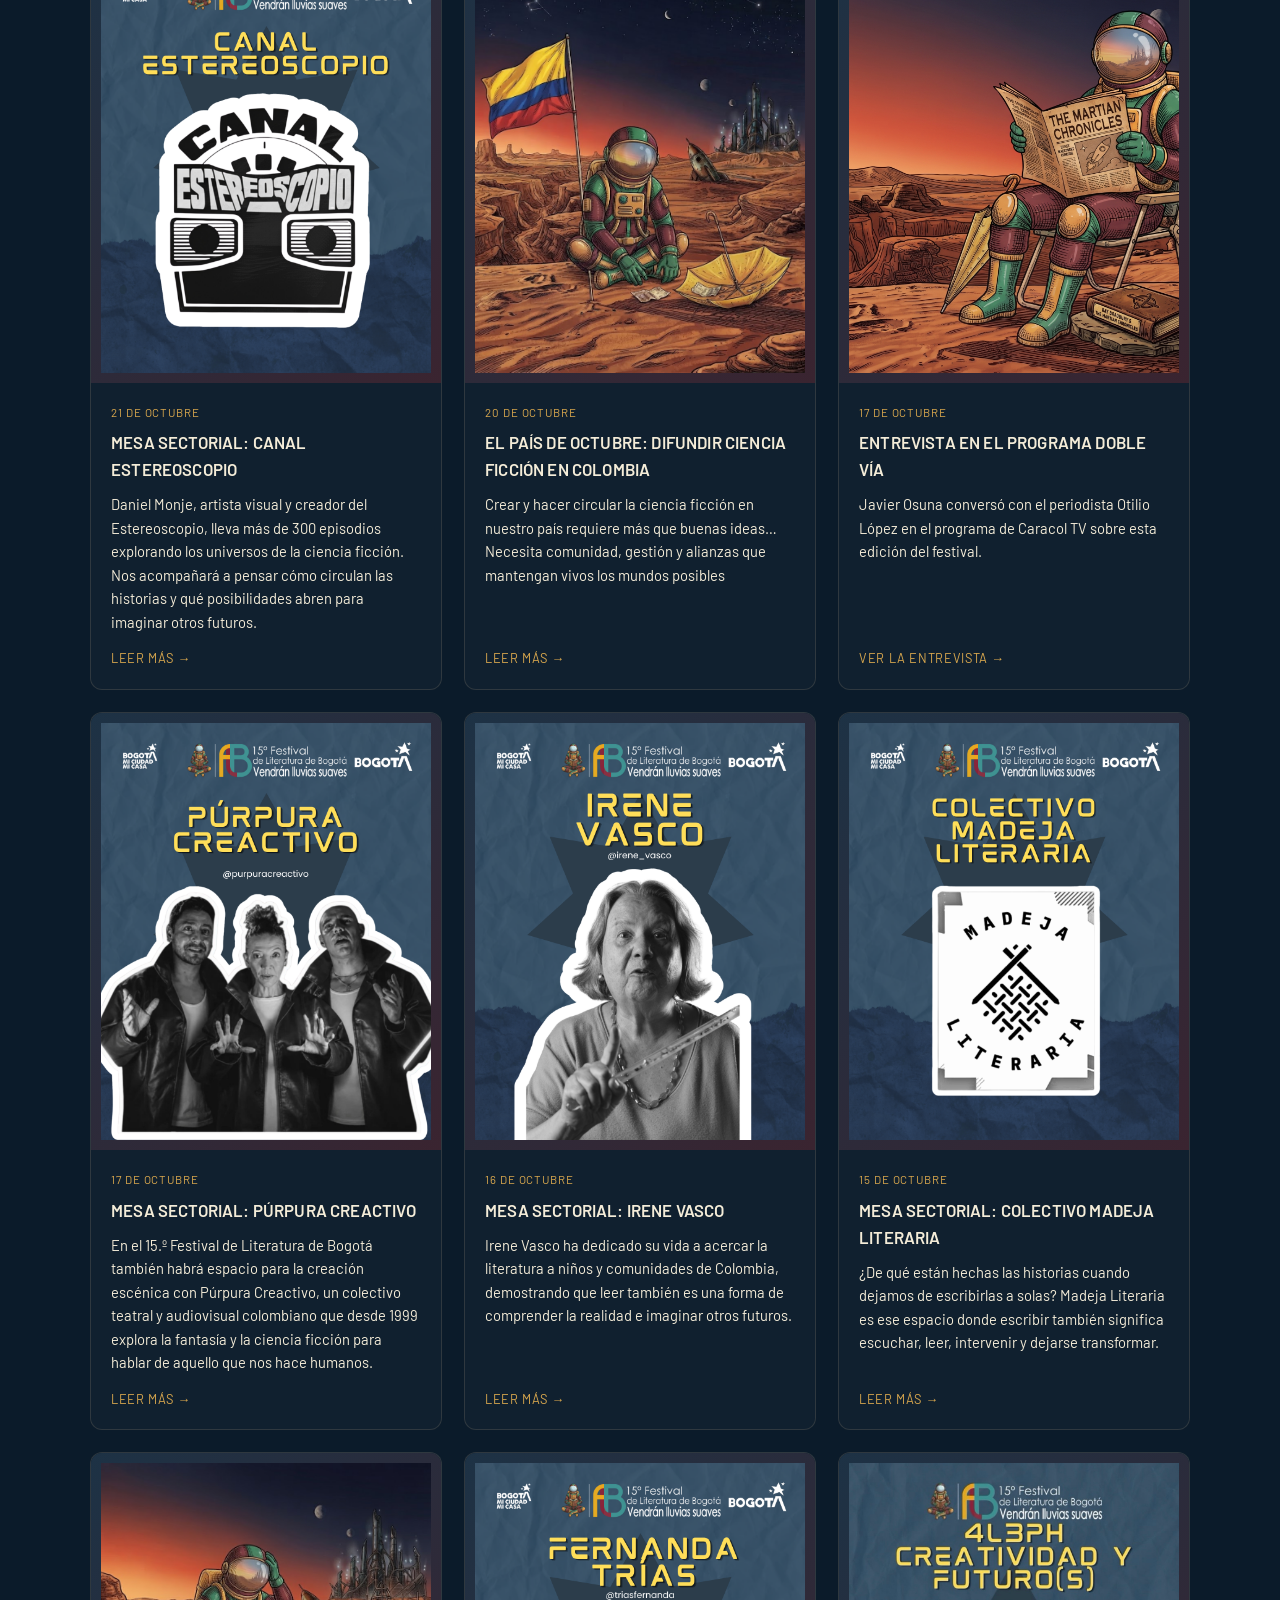
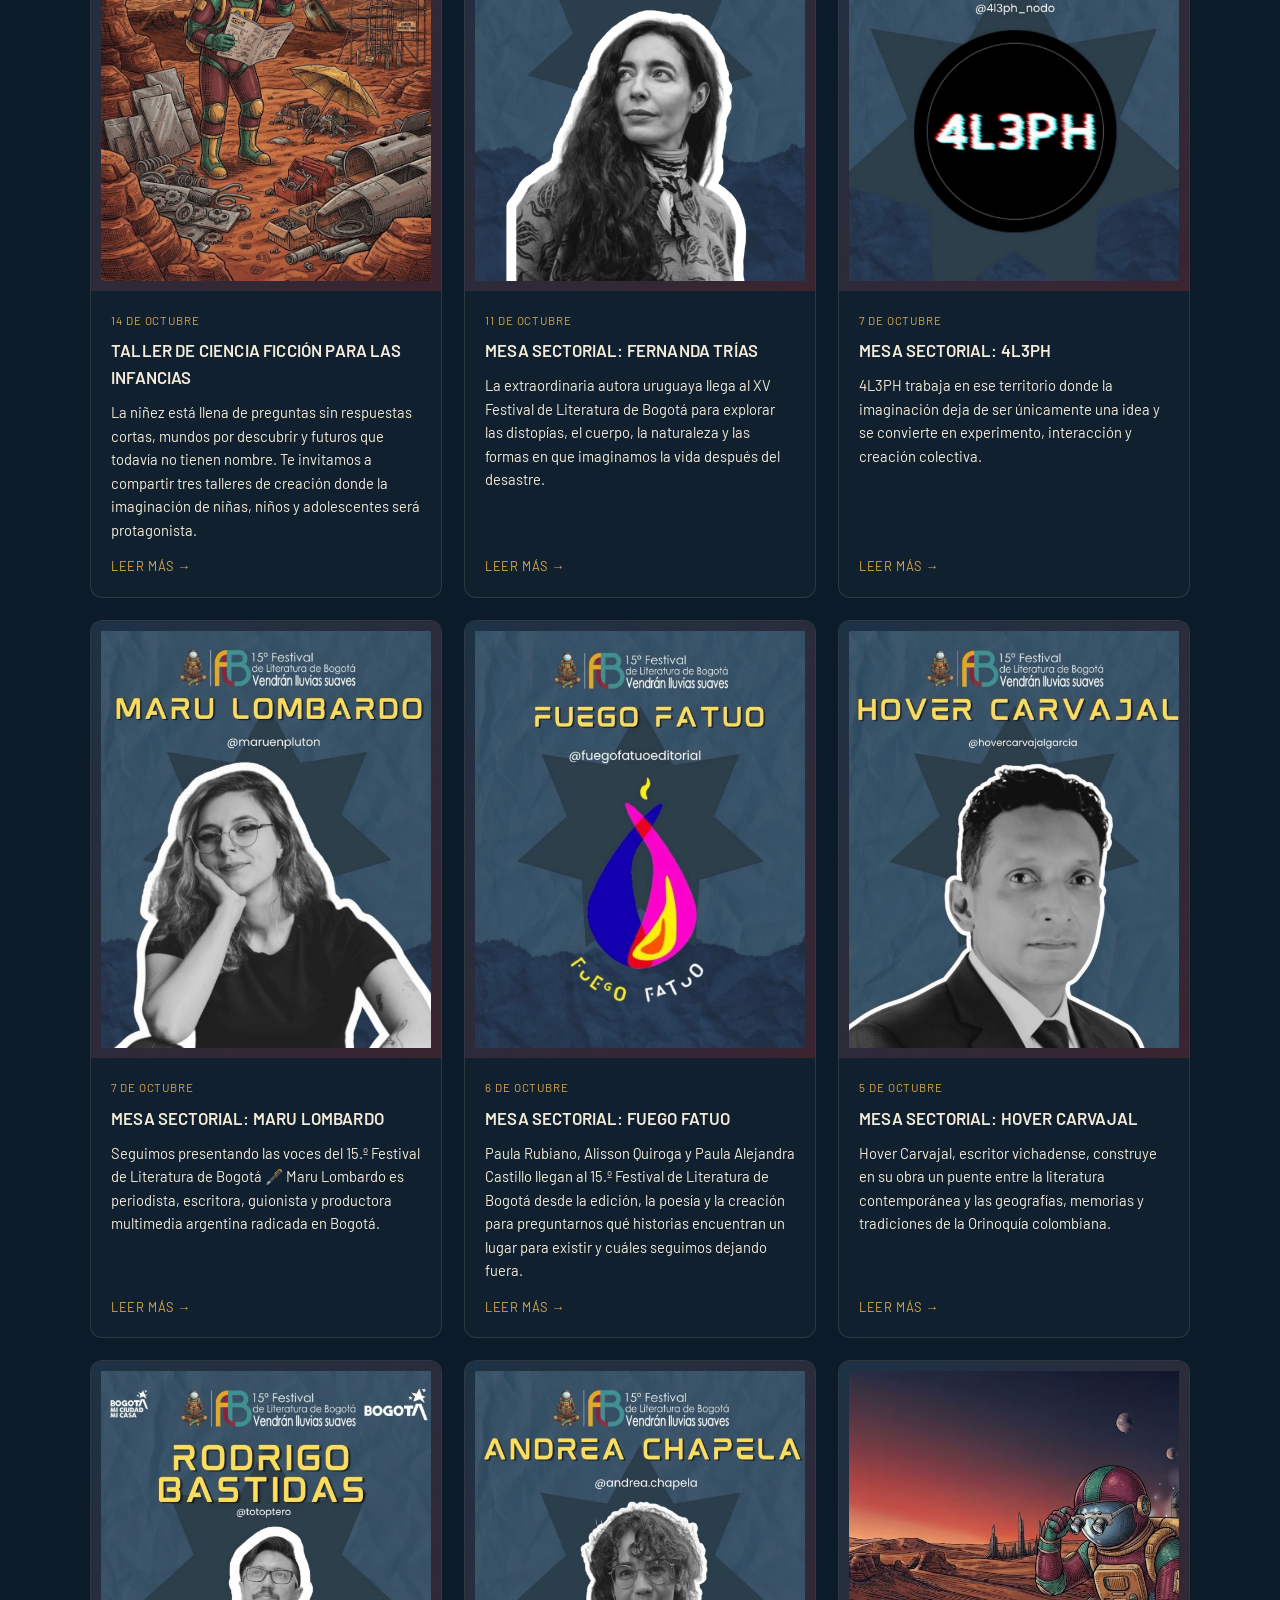
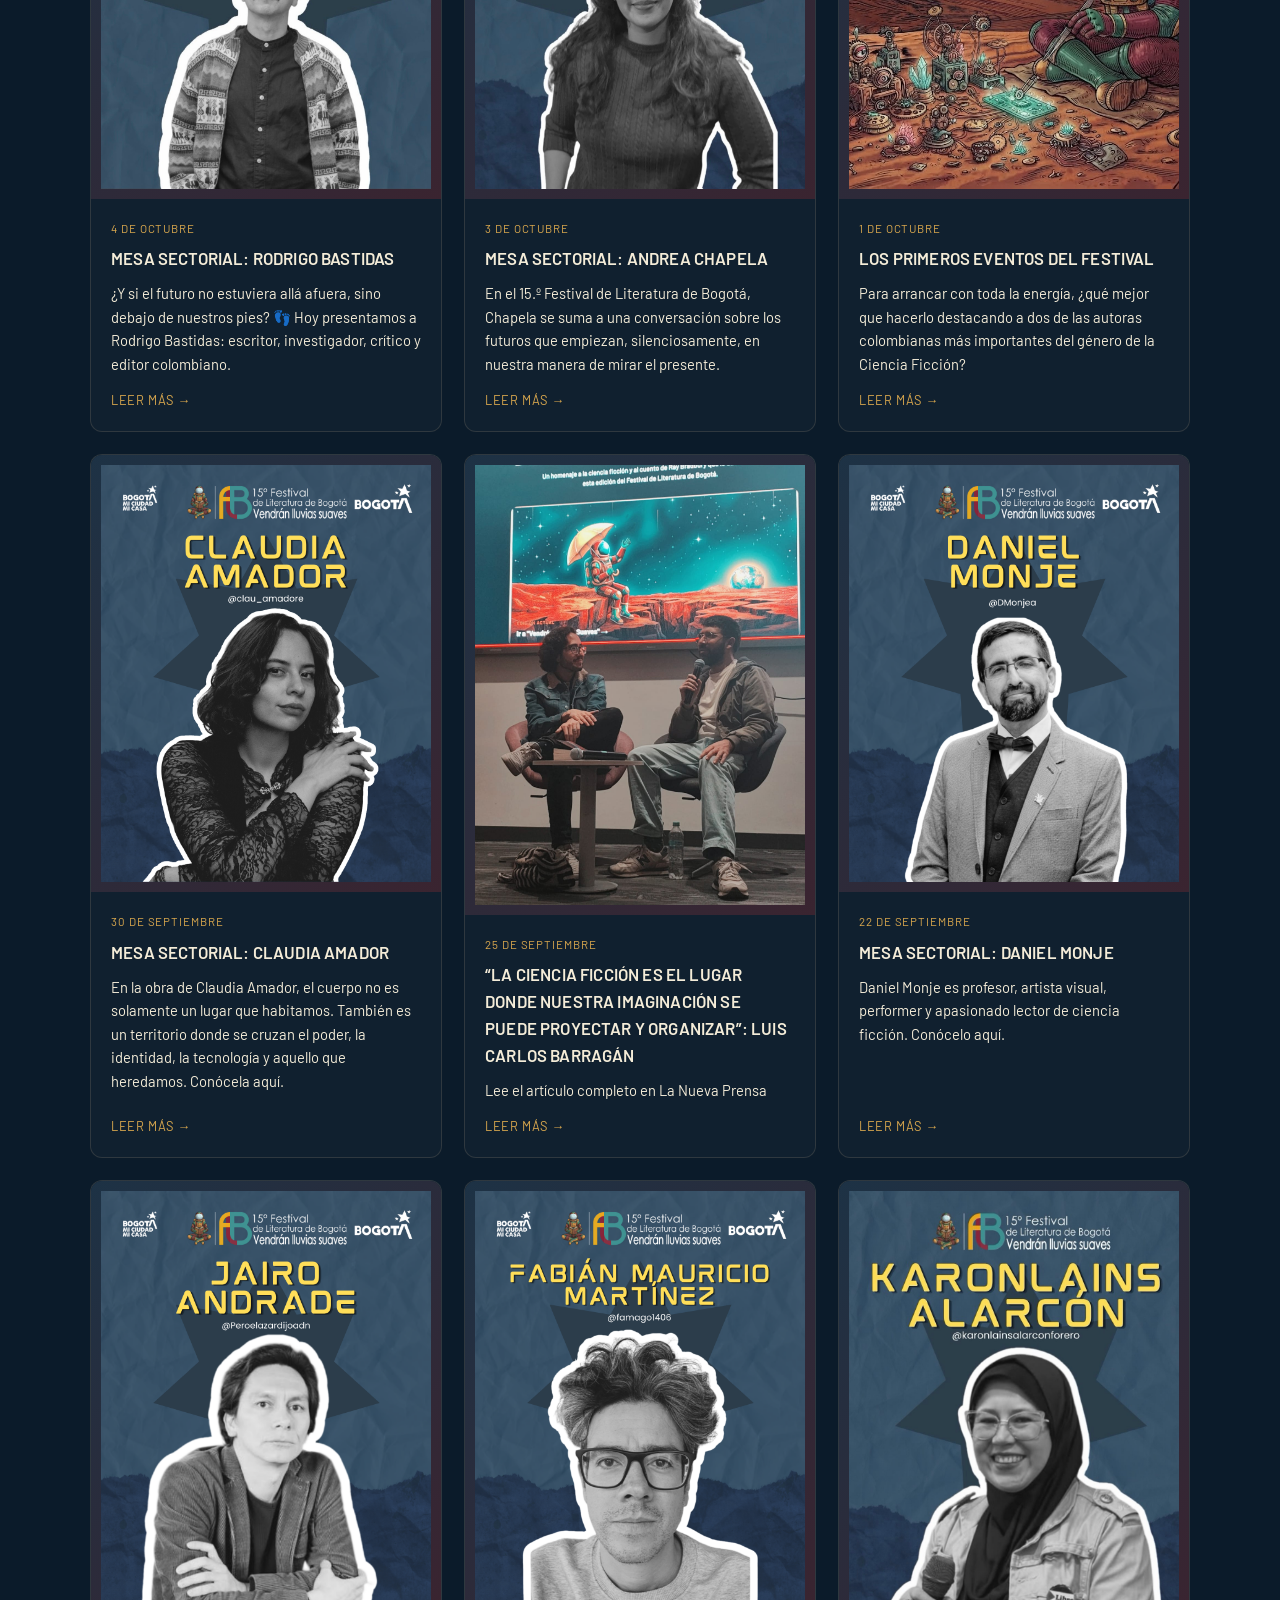
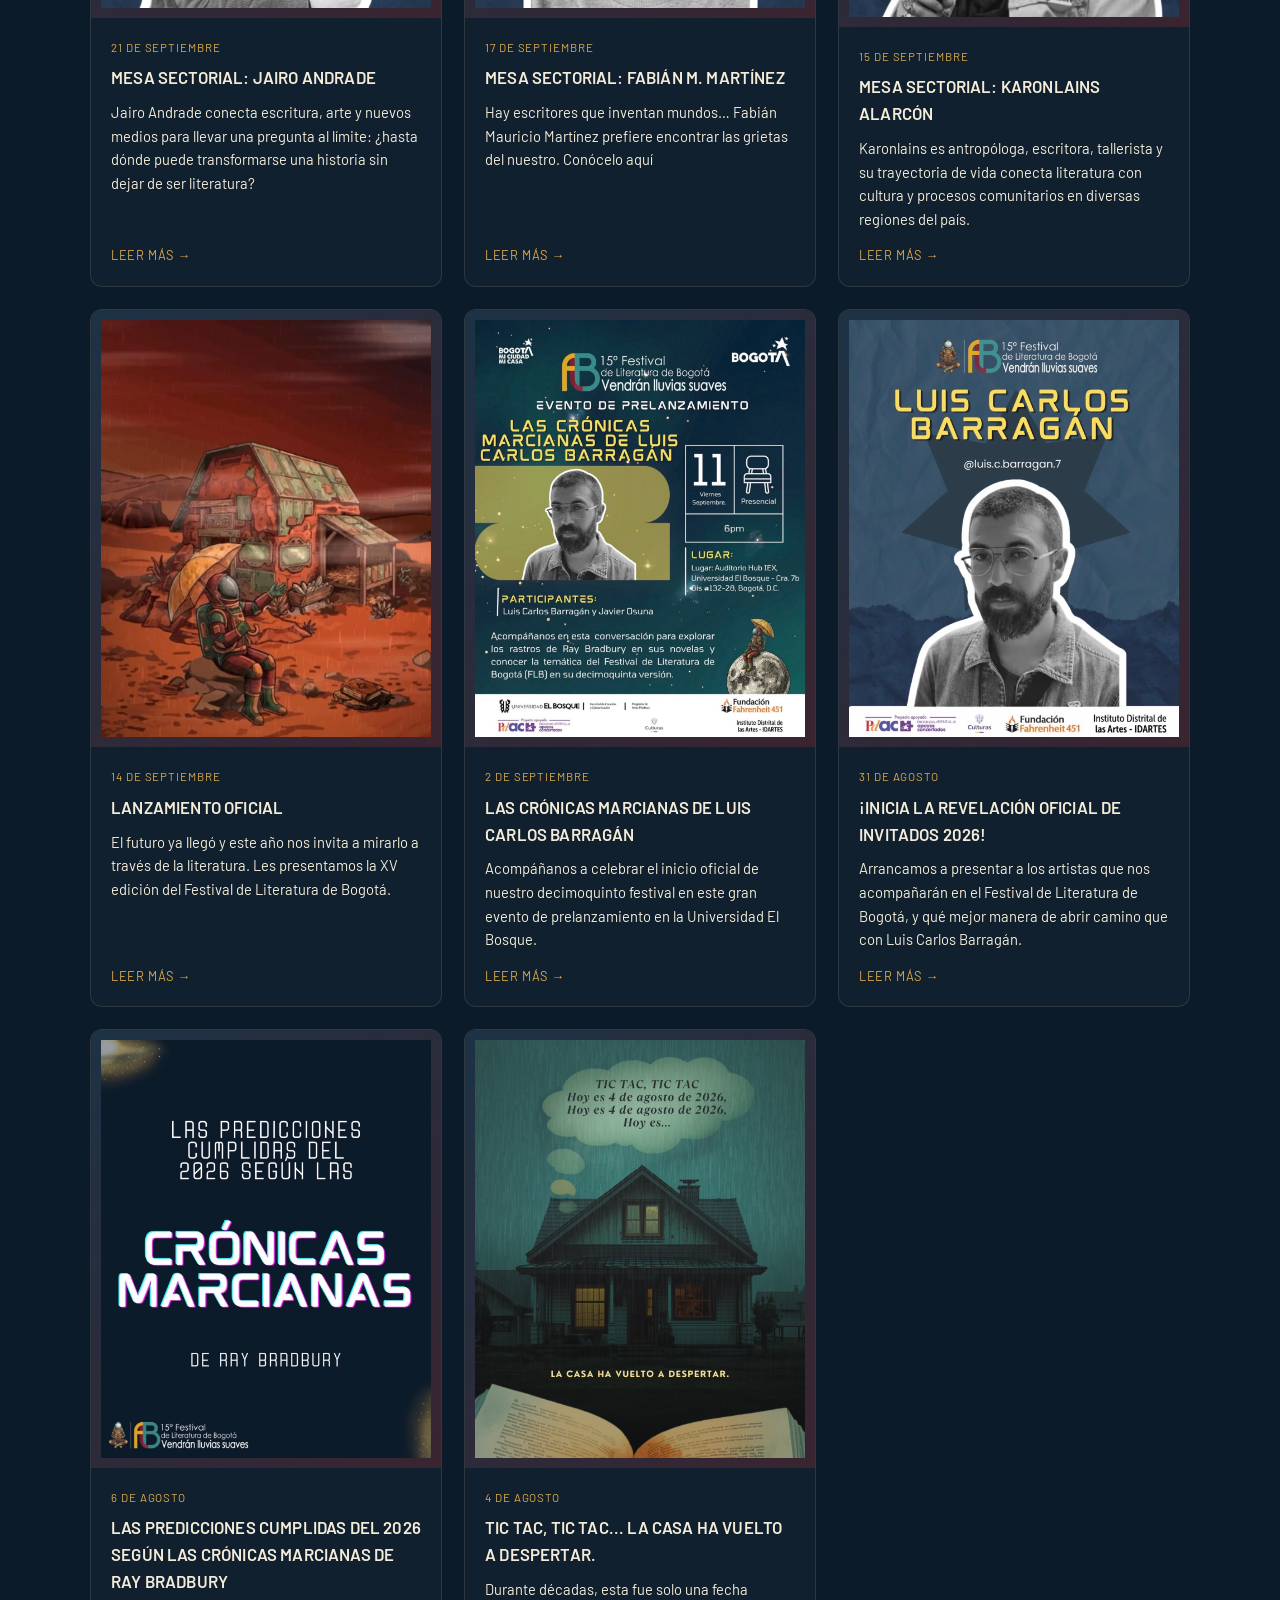
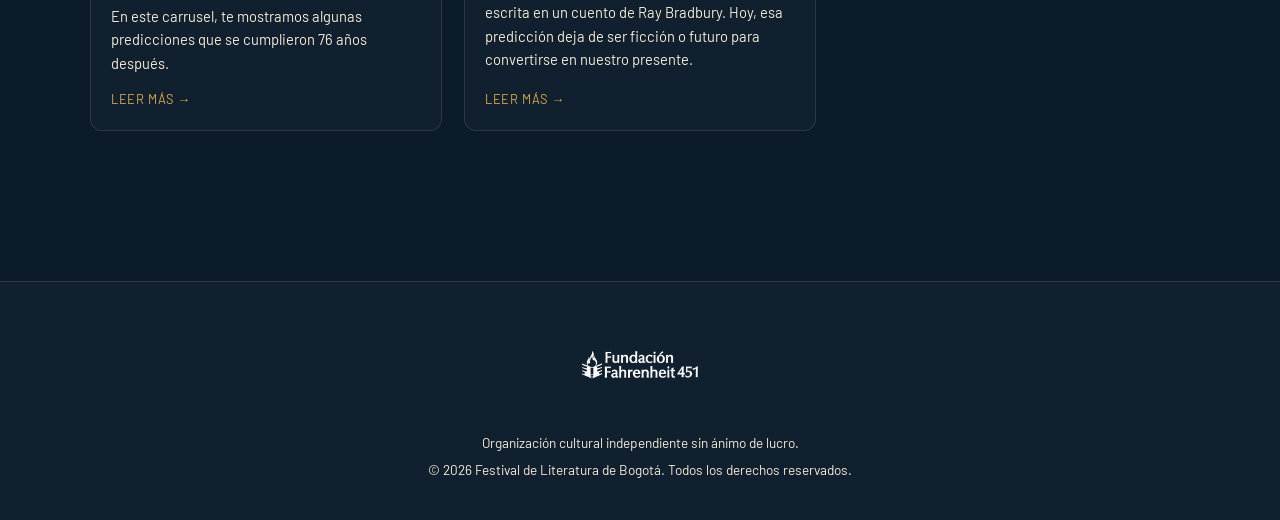
==== commit 589b4dae: "Add live streaming feature for Isabel Allende event" ====
--- a/index.html
+++ b/index.html
@@ -32,7 +32,7 @@
     <h1>Vendrán <em>Lluvias Suaves</em></h1>
     <p class="lede">Un homenaje a la ciencia ficción y al cuento de Ray Bradbury que le da nombre a esta edición del Festival de Literatura de Bogotá.</p>
 
-    <!-- EVENTO DESTACADO: ISABEL ALLENDE (se oculta solo después del evento) -->
+   <!-- EVENTO DESTACADO: ISABEL ALLENDE (se oculta solo después del evento) -->
     <section class="evento-destacado" id="evento-allende" data-fin="2026-11-10T19:00:00-05:00" aria-label="Evento destacado: Isabel Allende">
       <div class="ev-media">
         <span class="ev-badge">Clausura</span>
@@ -54,8 +54,17 @@
         </dl>
         <div class="ev-actions">
           <a href="https://www.google.com/maps/search/?api=1&query=Gimnasio+Moderno+Carrera+9+%2374-99+Bogot%C3%A1" target="_blank" rel="noopener noreferrer" class="ev-btn ev-btn-ghost">Cómo llegar</a>
+          <button type="button" class="ev-btn ev-btn-live" id="ev-live-btn" aria-expanded="false" aria-controls="ev-live">Unirme a la transmisión</button>
         </div>
       </div>
+
+      <div class="ev-live" id="ev-live" hidden>
+        <div class="ev-live-video">
+          <iframe id="ev-live-frame" data-src="https://www.youtube.com/embed/3sa3iOUFw7I?autoplay=1&rel=0" title="Transmisión en directo: Isabel Allende" frameborder="0" allow="accelerometer; autoplay; clipboard-write; encrypted-media; gyroscope; picture-in-picture; web-share" referrerpolicy="strict-origin-when-cross-origin" allowfullscreen></iframe>
+        </div>
+        <p class="ev-live-note">¿No carga? <a href="https://www.youtube.com/watch?v=3sa3iOUFw7I" target="_blank" rel="noopener noreferrer">Míralo directamente en YouTube</a></p>
+      </div>
+    </section>
 
           <section style="padding: 40px 20px; text-align: center;">
     <h2>Transmisión en directo: 10 de noviembre</h2>
@@ -692,6 +701,32 @@
   document.addEventListener('keydown', function(e){ if (e.key === 'Escape' && !modal.hidden) cerrar(); });
 })();
 </script>
+
+<script>
+// Transmisión en vivo dentro del evento destacado de Isabel Allende
+(function(){
+  var btn = document.getElementById('ev-live-btn');
+  var panel = document.getElementById('ev-live');
+  var frame = document.getElementById('ev-live-frame');
+  if (!btn || !panel || !frame) return;
+
+  btn.addEventListener('click', function(){
+    var abrir = panel.hidden;
+    if (abrir) {
+      if (!frame.getAttribute('src')) frame.setAttribute('src', frame.getAttribute('data-src'));
+      panel.hidden = false;
+      btn.textContent = 'Ocultar transmisión';
+      btn.setAttribute('aria-expanded', 'true');
+      setTimeout(function(){ panel.scrollIntoView({ behavior: 'smooth', block: 'center' }); }, 60);
+    } else {
+      panel.hidden = true;
+      frame.removeAttribute('src');
+      btn.textContent = 'Unirme a la transmisión';
+      btn.setAttribute('aria-expanded', 'false');
+    }
+  });
+})();
+</script>
   
 </body>
 </html>
--- a/styles.css
+++ b/styles.css
@@ -1337,3 +1337,64 @@
     height: 100%;
     border-radius: 12px;
 }
+
+/* ---------- TRANSMISIÓN EN VIVO DENTRO DEL EVENTO DESTACADO ---------- */
+.ev-btn-live{
+  background: var(--accent-2);
+  color: var(--bg);
+  display: inline-flex;
+  align-items: center;
+  gap: 10px;
+  border: 0;
+  cursor: pointer;
+  font-family: var(--font-body);
+}
+.ev-btn-live:hover{ background: var(--cream); color: var(--bg); }
+.ev-btn-live::before{
+  content: "";
+  width: 9px;
+  height: 9px;
+  border-radius: 50%;
+  background: #d64545;
+  box-shadow: 0 0 0 0 rgba(214,69,69,0.7);
+  animation: ev-pulso 1.8s infinite;
+}
+@keyframes ev-pulso{
+  70%{ box-shadow: 0 0 0 9px rgba(214,69,69,0); }
+  100%{ box-shadow: 0 0 0 0 rgba(214,69,69,0); }
+}
+@media (prefers-reduced-motion: reduce){
+  .ev-btn-live::before{ animation: none; }
+}
+
+.ev-live{
+  grid-column: 1 / -1;
+  padding: 0 44px 40px;
+}
+.ev-live[hidden]{ display: none; }
+.ev-live-video{
+  position: relative;
+  aspect-ratio: 16 / 9;
+  border-radius: 12px;
+  overflow: hidden;
+  background: #000;
+  box-shadow: 0 10px 30px rgba(0,0,0,0.4);
+}
+.ev-live-video iframe{
+  position: absolute;
+  inset: 0;
+  width: 100%;
+  height: 100%;
+  border: 0;
+}
+.ev-live-note{
+  margin-top: 12px;
+  font-size: 0.85rem;
+  color: var(--cream);
+  text-align: center;
+}
+.ev-live-note a{ color: var(--accent-2); text-decoration: underline; }
+
+@media (max-width: 760px){
+  .ev-live{ padding: 0 24px 28px; }
+}
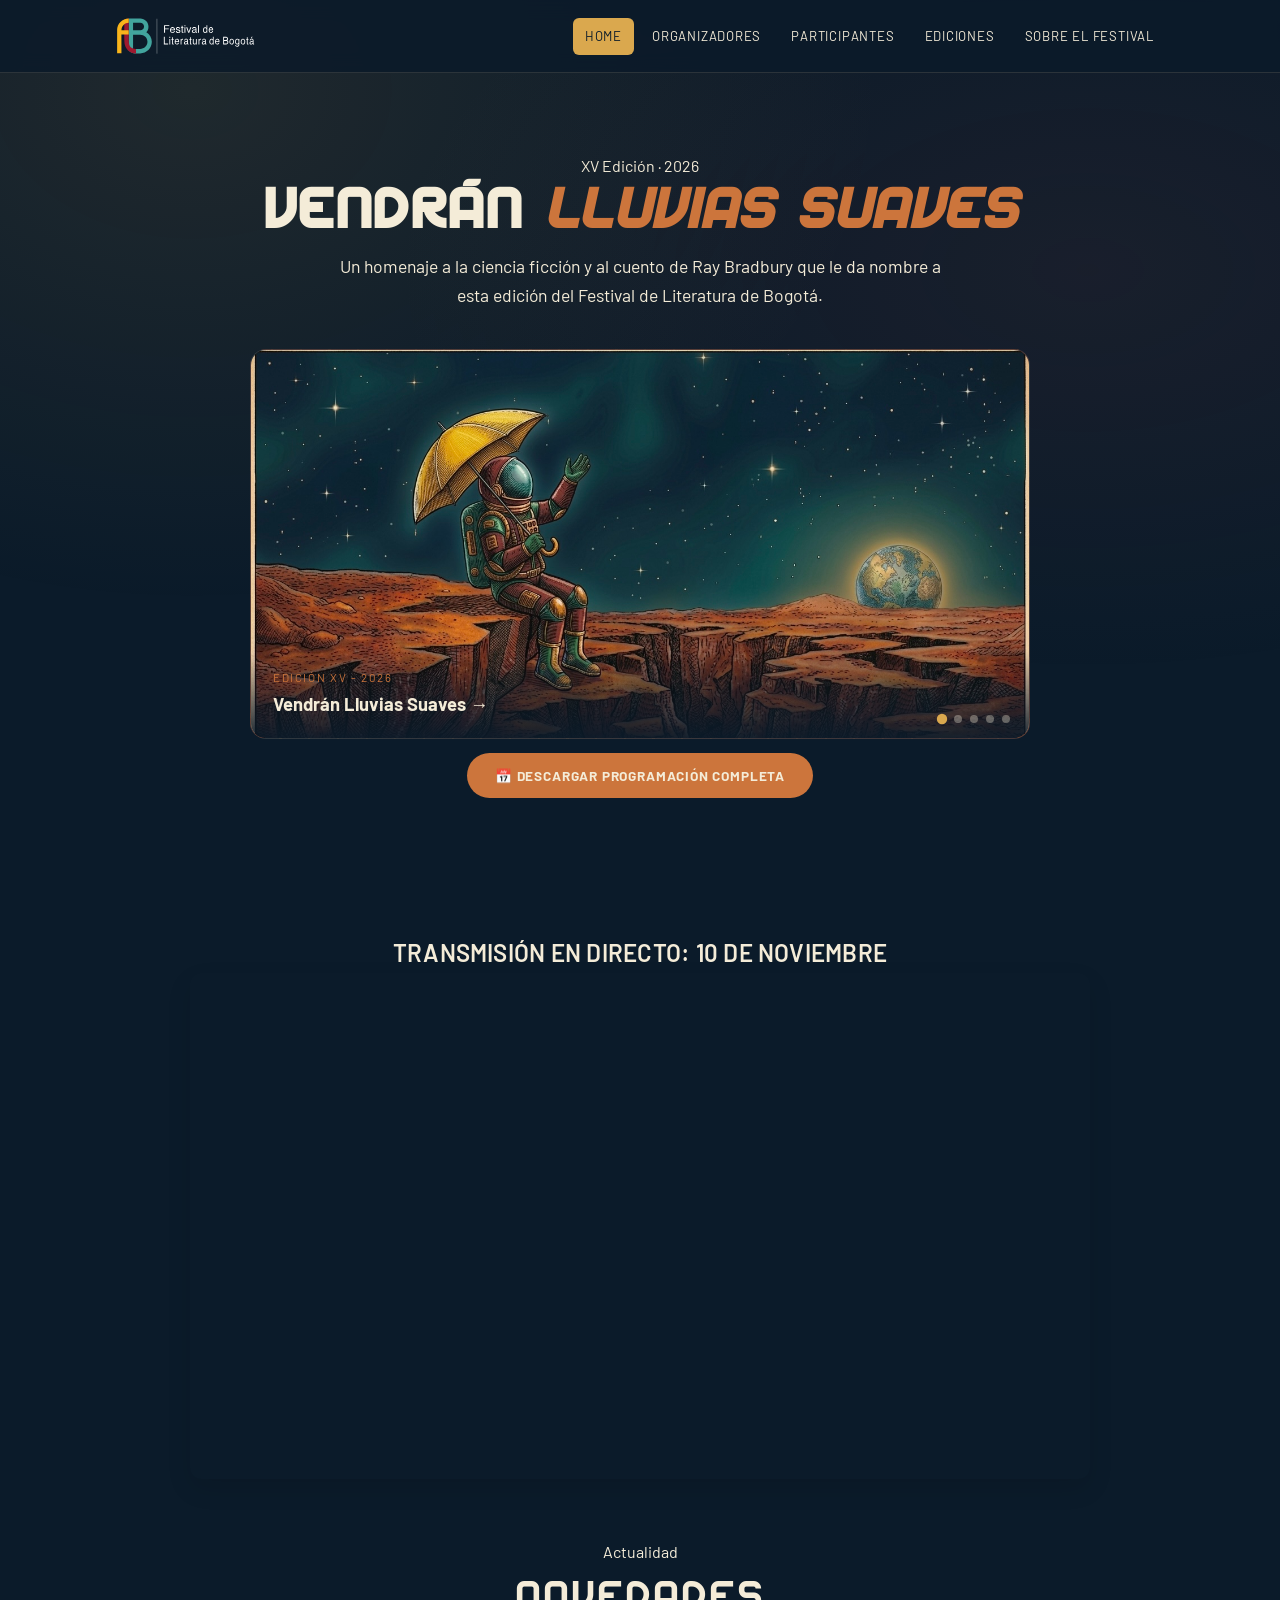
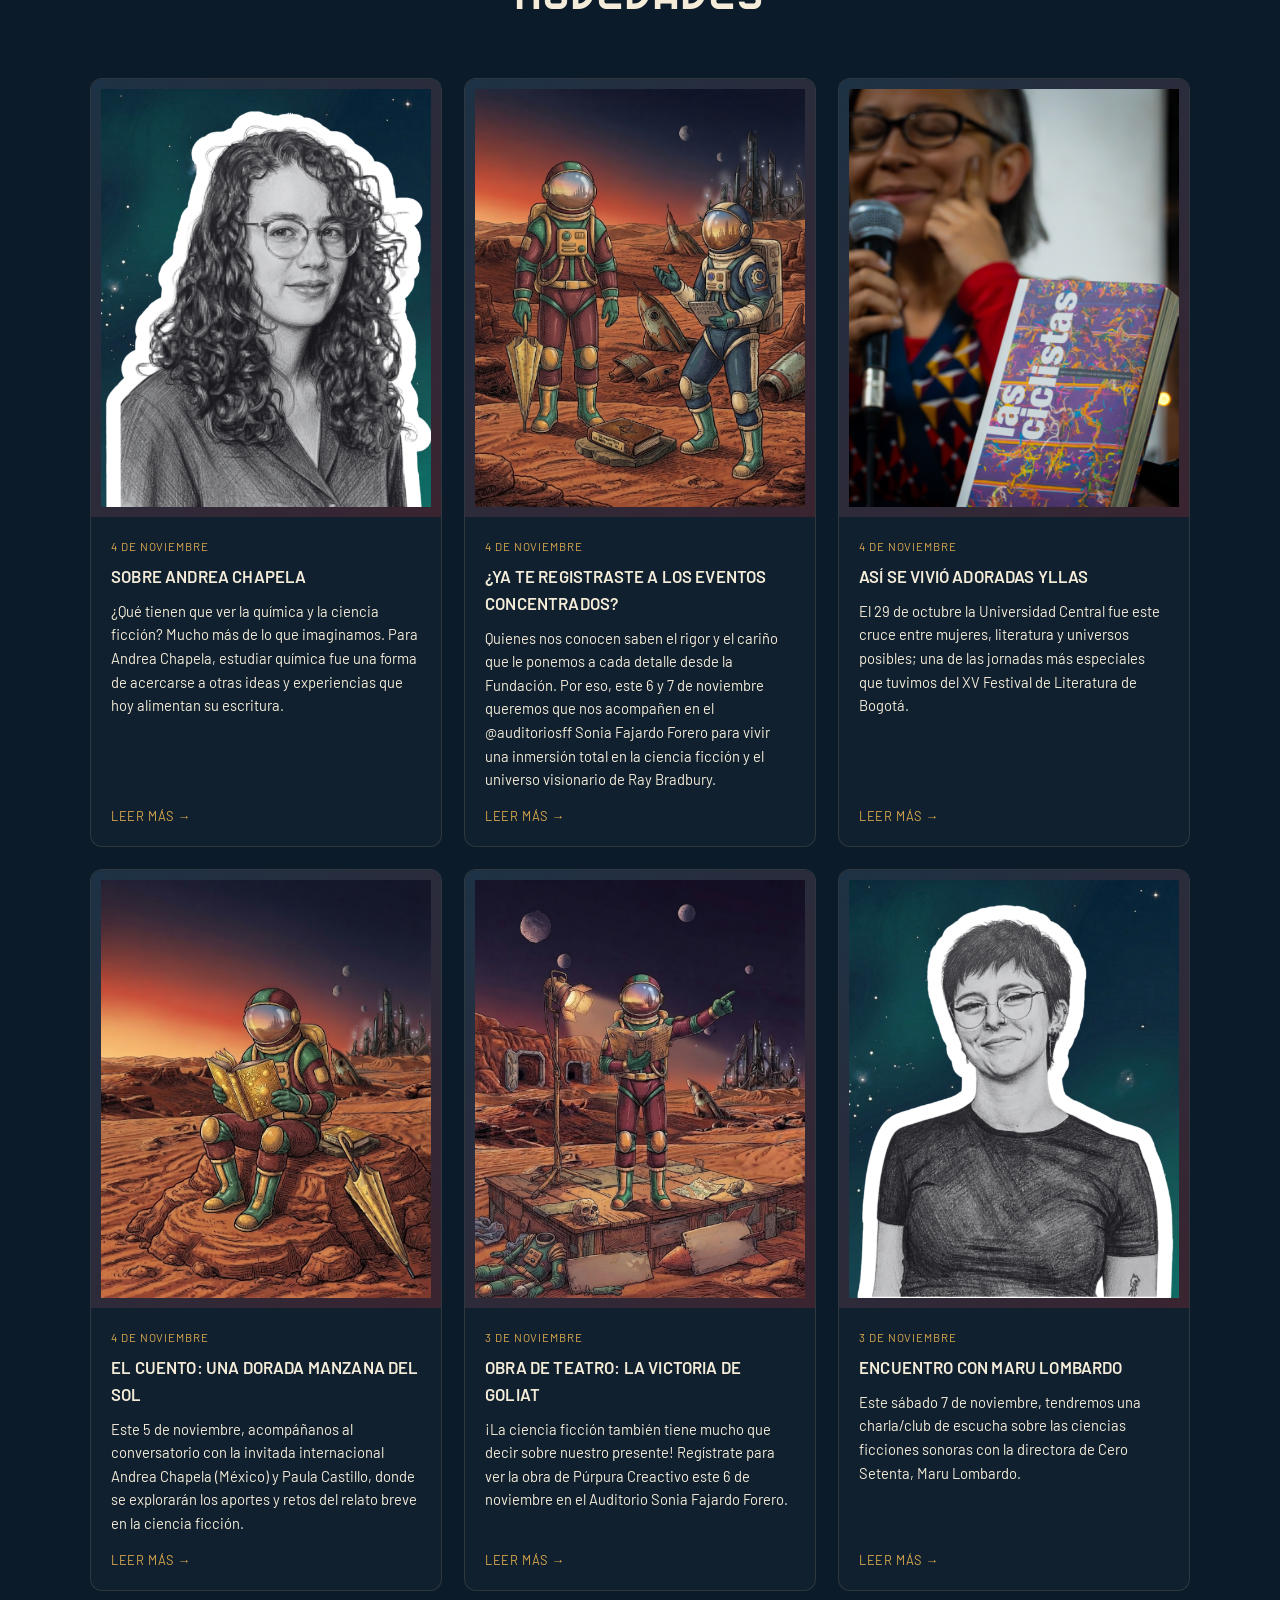
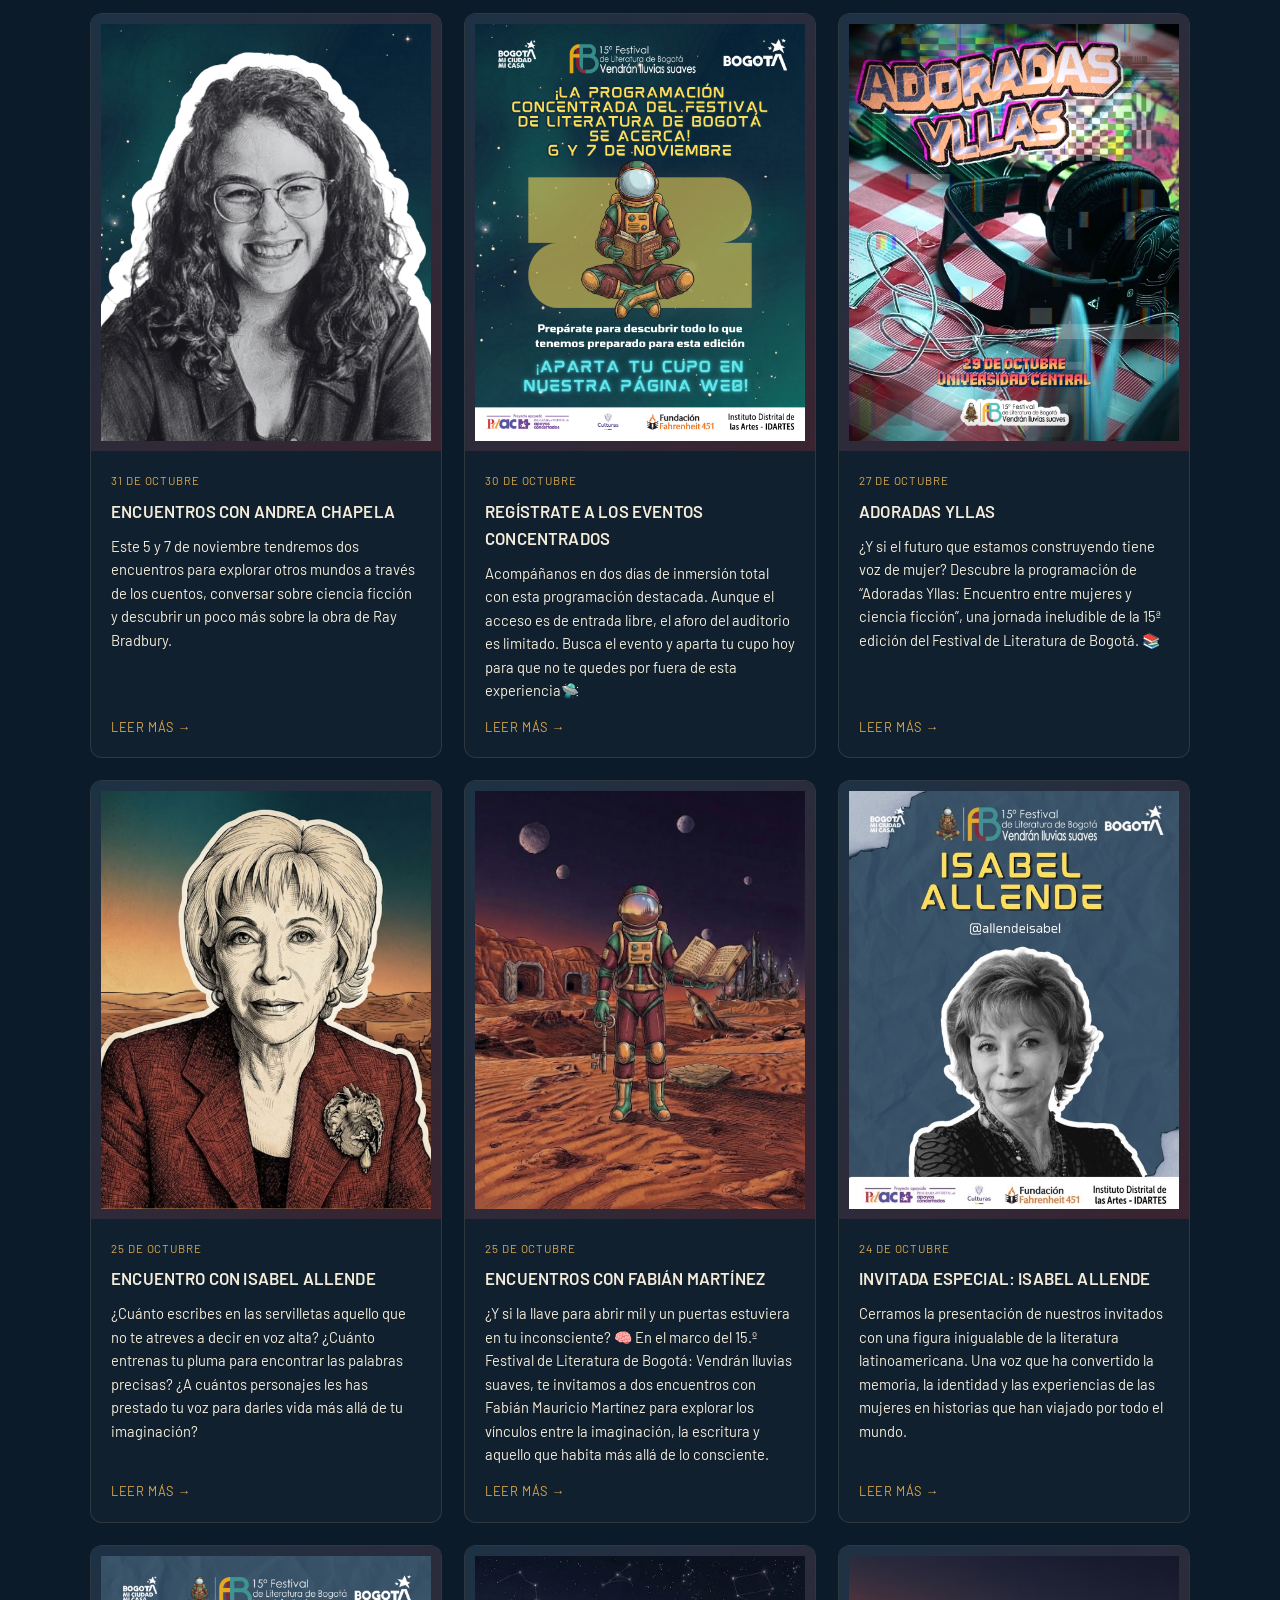
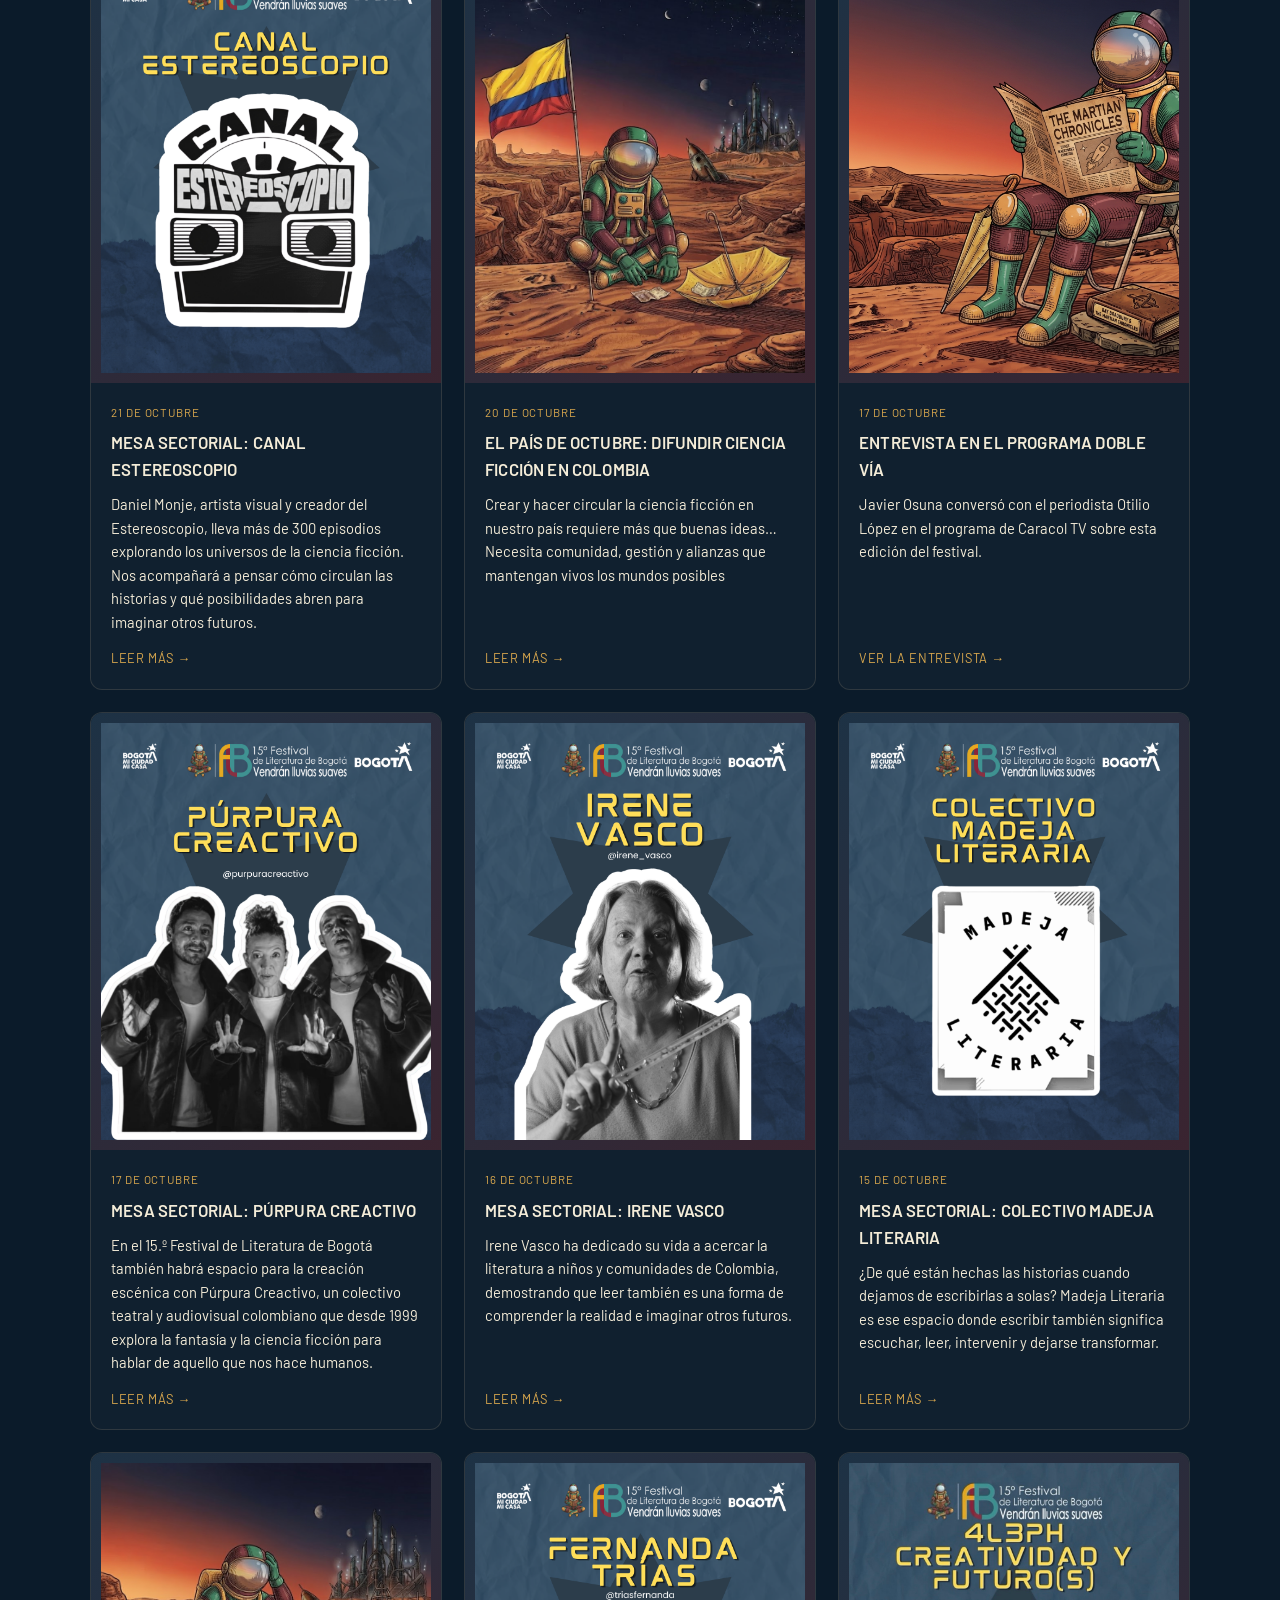
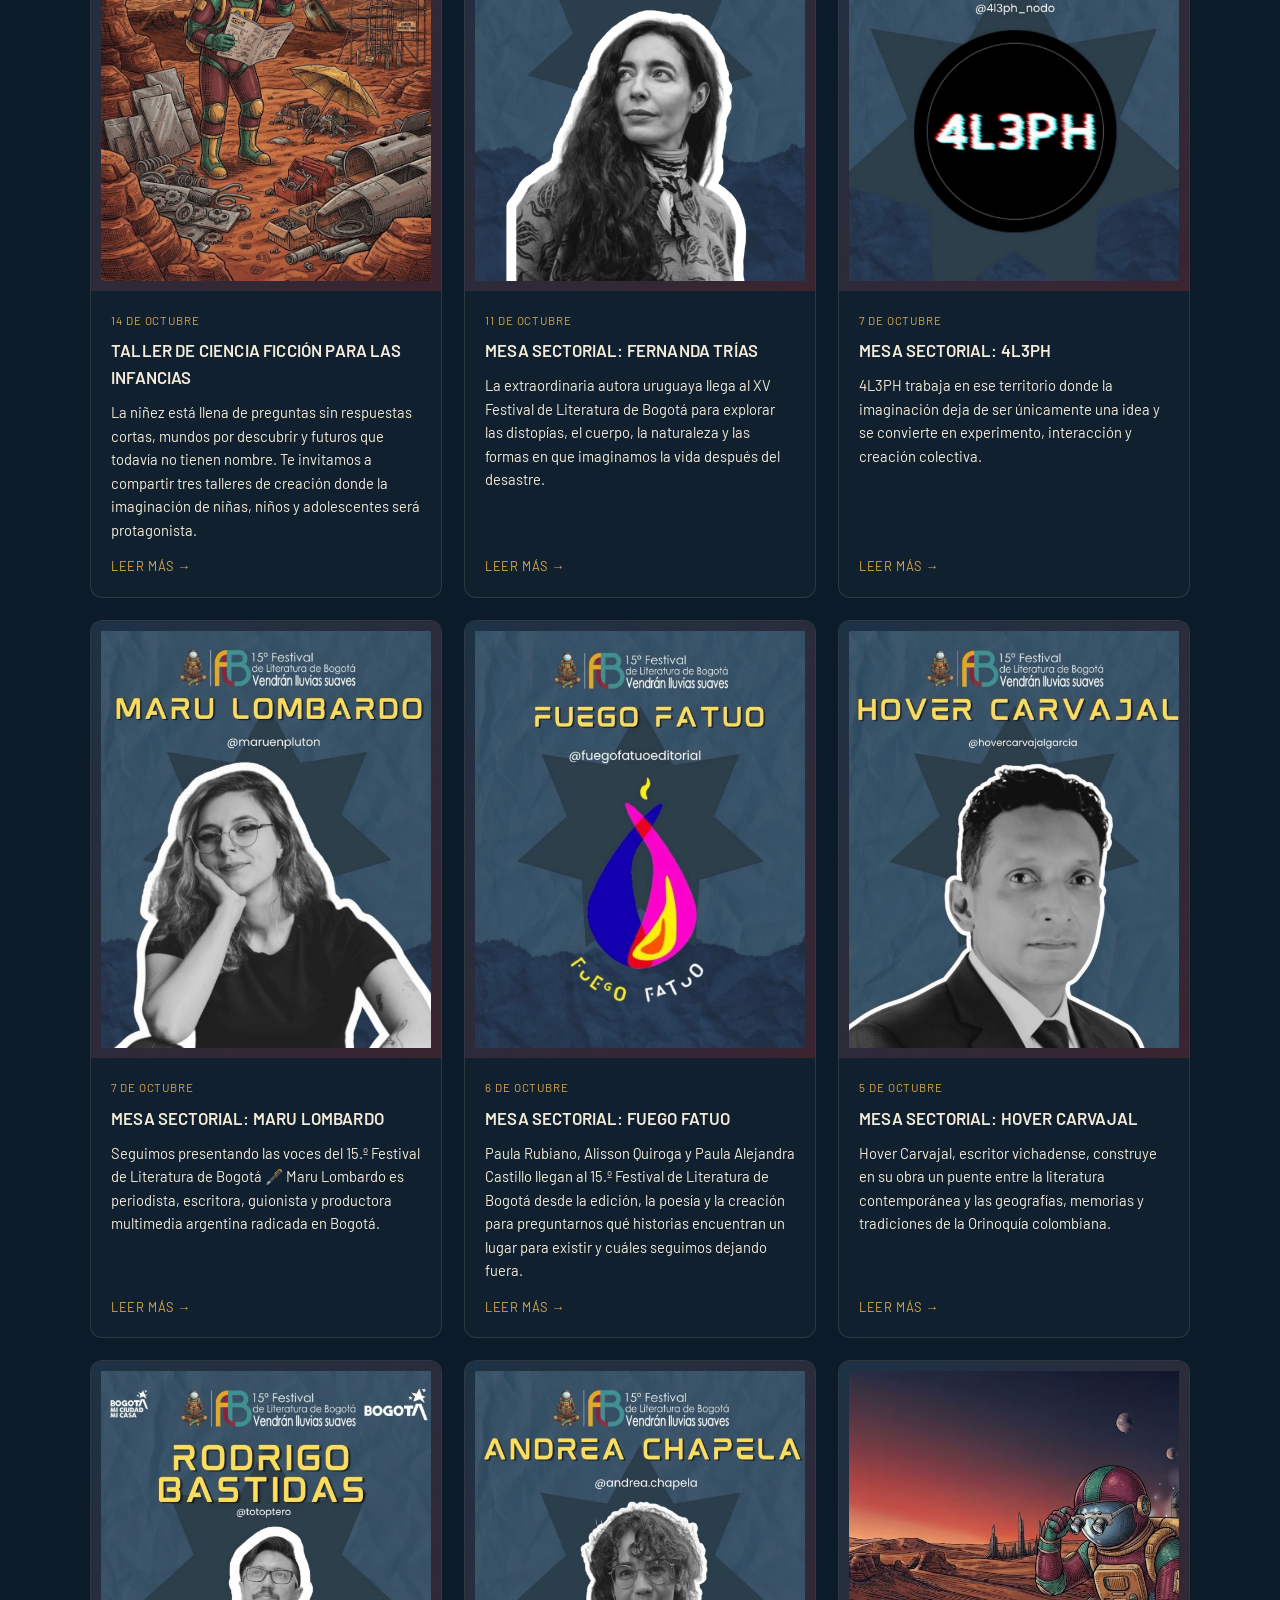
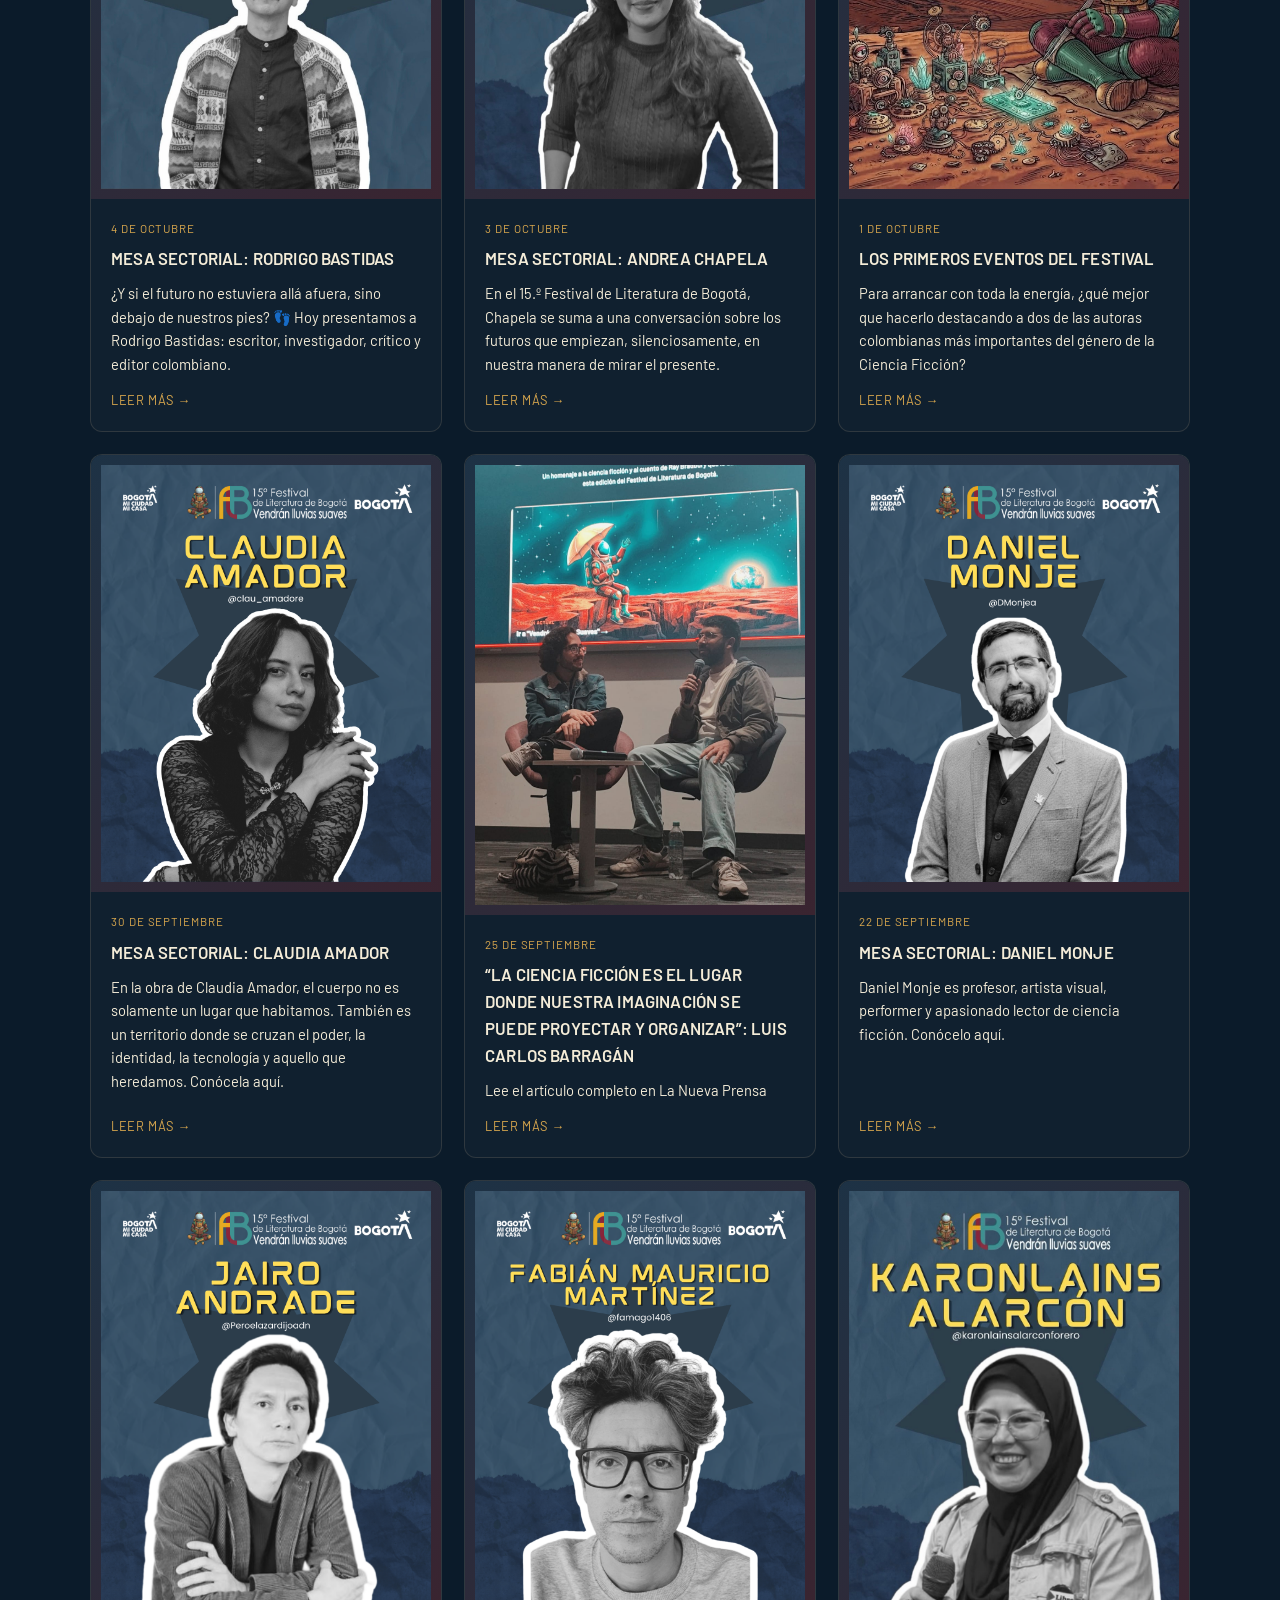
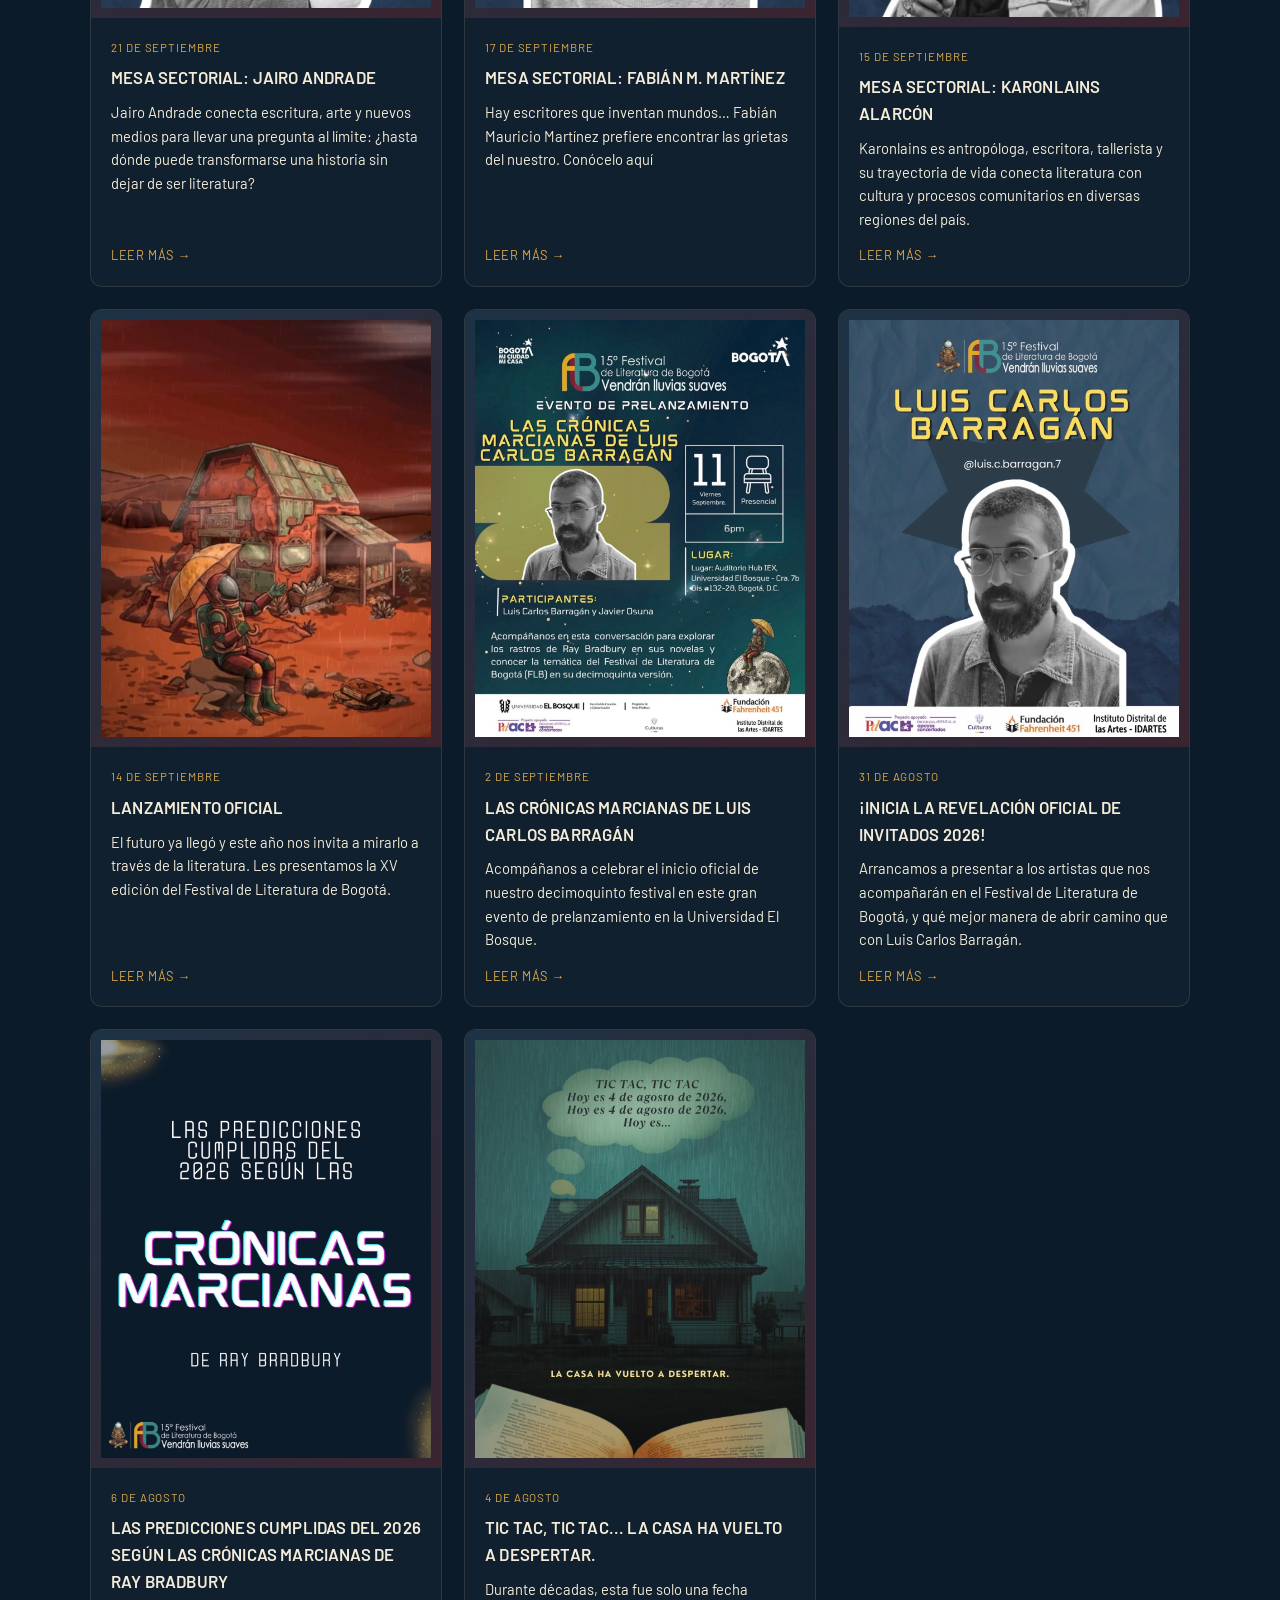
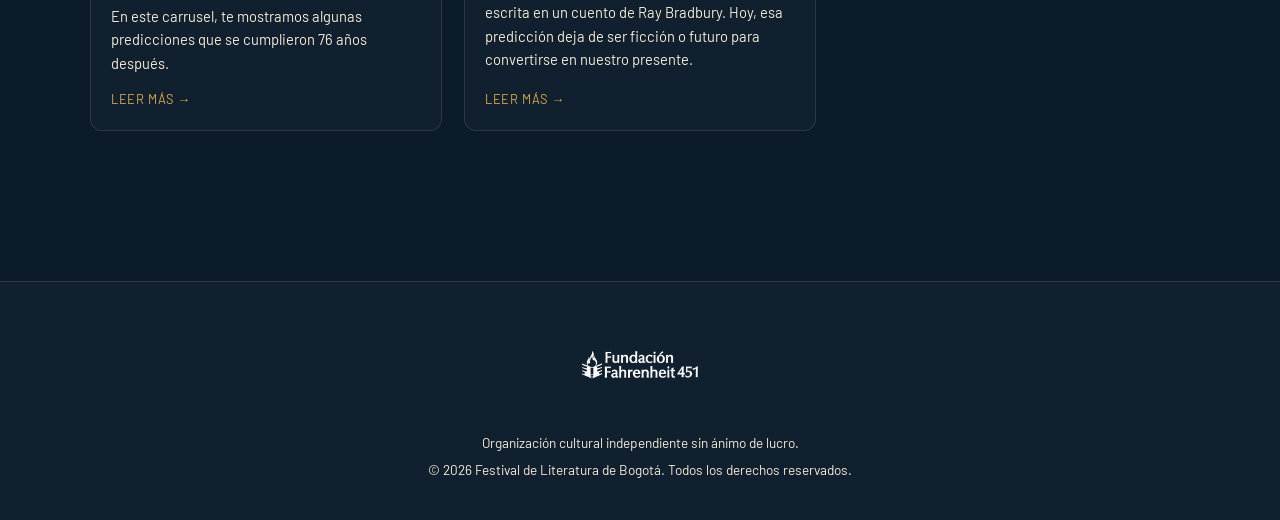
==== commit bf91a768: "Update live transmission button and section Replaced live button with a link to YouTube and added a " ====
--- a/index.html
+++ b/index.html
@@ -54,25 +54,9 @@
         </dl>
         <div class="ev-actions">
           <a href="https://www.google.com/maps/search/?api=1&query=Gimnasio+Moderno+Carrera+9+%2374-99+Bogot%C3%A1" target="_blank" rel="noopener noreferrer" class="ev-btn ev-btn-ghost">Cómo llegar</a>
-          <button type="button" class="ev-btn ev-btn-live" id="ev-live-btn" aria-expanded="false" aria-controls="ev-live">Unirme a la transmisión</button>
+          <a href="https://www.youtube.com/watch?v=3sa3iOUFw7I" target="_blank" rel="noopener noreferrer" class="ev-btn ev-btn-live">Unirme a la transmisión</a>
         </div>
       </div>
-
-      <div class="ev-live" id="ev-live" hidden>
-        <div class="ev-live-video">
-          <iframe id="ev-live-frame" data-src="https://www.youtube.com/embed/3sa3iOUFw7I?autoplay=1&rel=0" title="Transmisión en directo: Isabel Allende" frameborder="0" allow="accelerometer; autoplay; clipboard-write; encrypted-media; gyroscope; picture-in-picture; web-share" referrerpolicy="strict-origin-when-cross-origin" allowfullscreen></iframe>
-        </div>
-        <p class="ev-live-note">¿No carga? <a href="https://www.youtube.com/watch?v=3sa3iOUFw7I" target="_blank" rel="noopener noreferrer">Míralo directamente en YouTube</a></p>
-      </div>
-    </section>
-
-          <section style="padding: 40px 20px; text-align: center;">
-    <h2>Transmisión en directo: 10 de noviembre</h2>
-    <div class="video-responsive" style="max-width: 900px; margin: 0 auto; height: auto; padding-bottom: 0; aspect-ratio: 16 / 9;">
-    <iframe width="560" height="315" src="https://www.youtube.com/embed/3sa3iOUFw7I?si=Xq1KJqDaHaD5KLZ1" title="YouTube video player" frameborder="0" allow="accelerometer; autoplay; clipboard-write; encrypted-media; gyroscope; picture-in-picture; web-share" referrerpolicy="strict-origin-when-cross-origin" allowfullscreen></iframe>
-    </div>
-  </section>
-      
     </section>
         <div class="hero-slideshow" id="hero-slideshow">
       <a href="edicion-15.html" class="hero-visual hero-slide is-active">
@@ -164,6 +148,13 @@
     <a href="IMAGENES/NOVEDADES/CRONOGRAMA2026.pdf" download class="btn-descarga-cronograma">📅 Descargar programación completa</a>
   </div>
 
+    <section style="padding: 40px 20px; text-align: center;">
+    <h2>Transmisión en directo: 10 de noviembre</h2>
+    <div class="video-responsive" style="max-width: 900px; margin: 0 auto; height: auto; padding-bottom: 0; aspect-ratio: 16 / 9;">
+    <iframe width="560" height="315" src="https://www.youtube.com/embed/3sa3iOUFw7I?si=Xq1KJqDaHaD5KLZ1" title="YouTube video player" frameborder="0" allow="accelerometer; autoplay; clipboard-write; encrypted-media; gyroscope; picture-in-picture; web-share" referrerpolicy="strict-origin-when-cross-origin" allowfullscreen></iframe>
+    </div>
+  </section>
+
   <div class="container section-pad" style="padding-top:20px;">
     <div class="section-head">
       <span class="eyebrow">Actualidad</span>
@@ -701,32 +692,6 @@
   document.addEventListener('keydown', function(e){ if (e.key === 'Escape' && !modal.hidden) cerrar(); });
 })();
 </script>
-
-<script>
-// Transmisión en vivo dentro del evento destacado de Isabel Allende
-(function(){
-  var btn = document.getElementById('ev-live-btn');
-  var panel = document.getElementById('ev-live');
-  var frame = document.getElementById('ev-live-frame');
-  if (!btn || !panel || !frame) return;
-
-  btn.addEventListener('click', function(){
-    var abrir = panel.hidden;
-    if (abrir) {
-      if (!frame.getAttribute('src')) frame.setAttribute('src', frame.getAttribute('data-src'));
-      panel.hidden = false;
-      btn.textContent = 'Ocultar transmisión';
-      btn.setAttribute('aria-expanded', 'true');
-      setTimeout(function(){ panel.scrollIntoView({ behavior: 'smooth', block: 'center' }); }, 60);
-    } else {
-      panel.hidden = true;
-      frame.removeAttribute('src');
-      btn.textContent = 'Unirme a la transmisión';
-      btn.setAttribute('aria-expanded', 'false');
-    }
-  });
-})();
-</script>
   
 </body>
 </html>
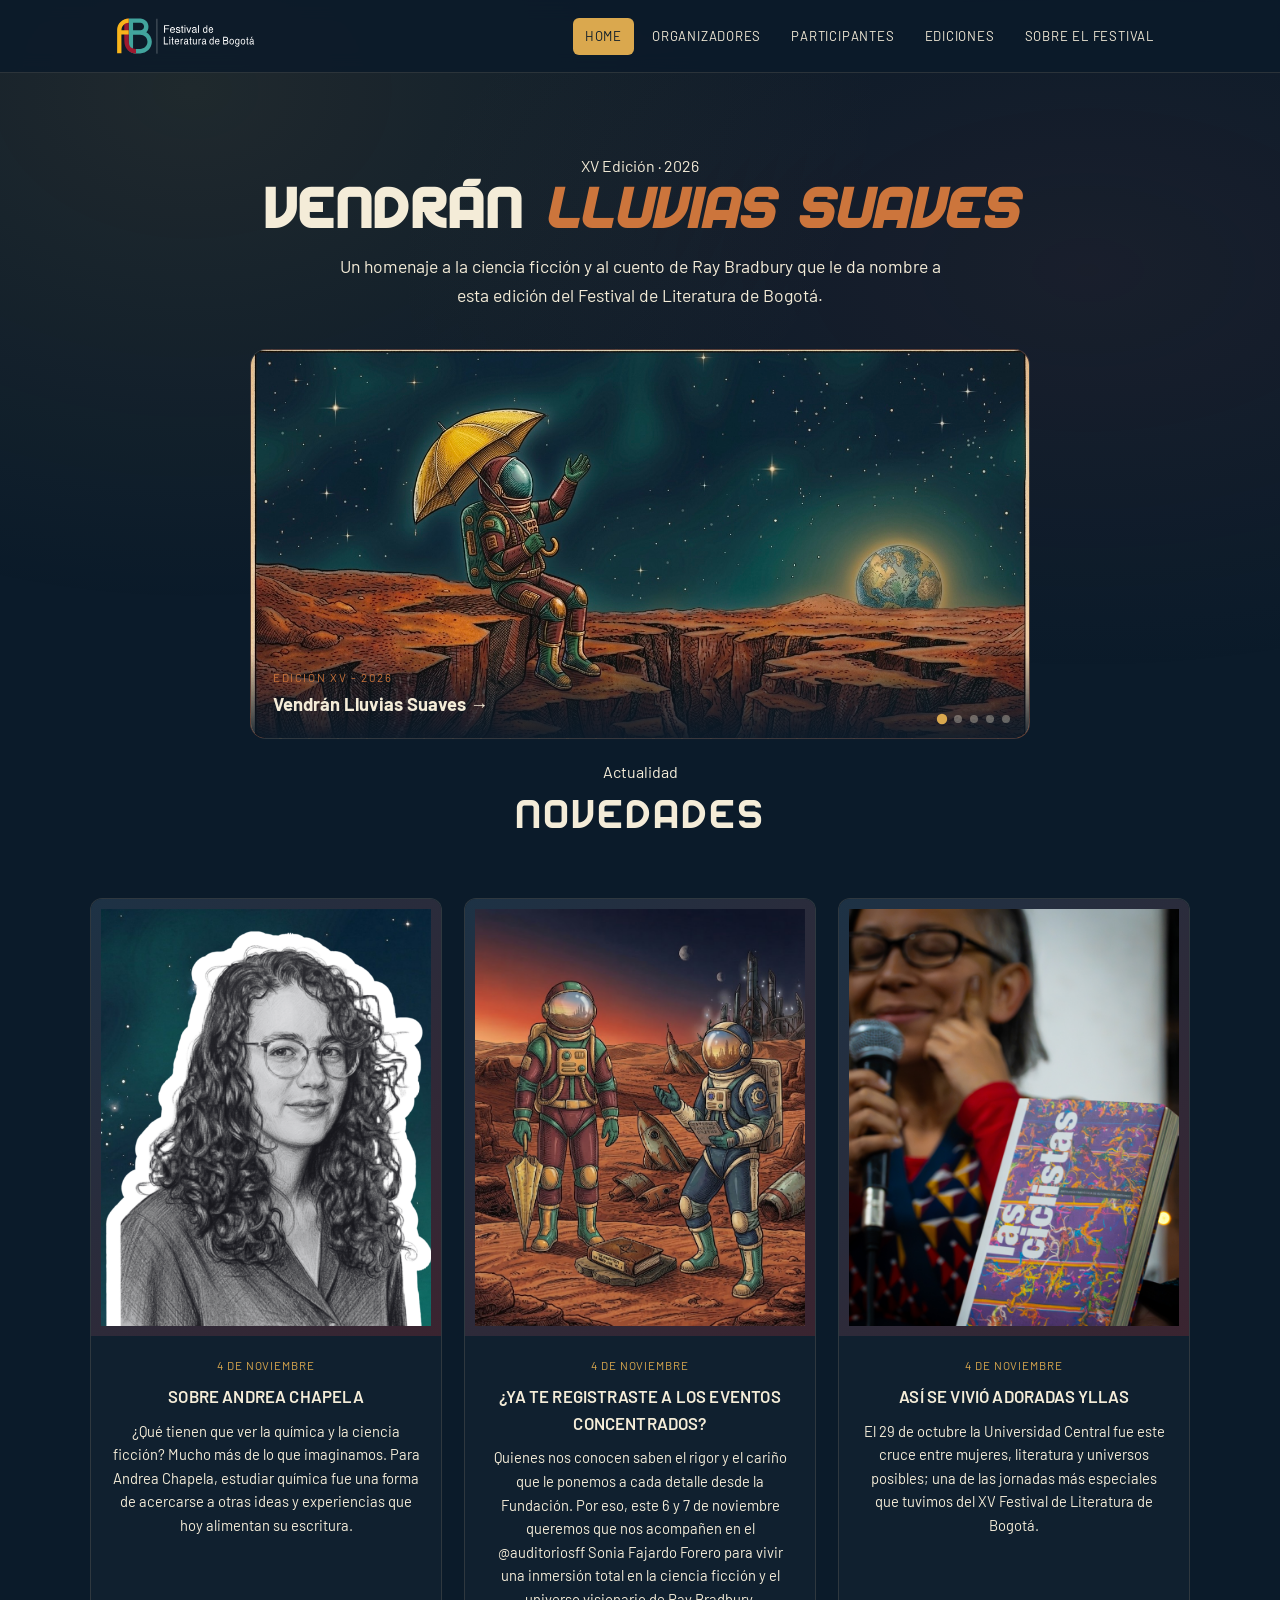
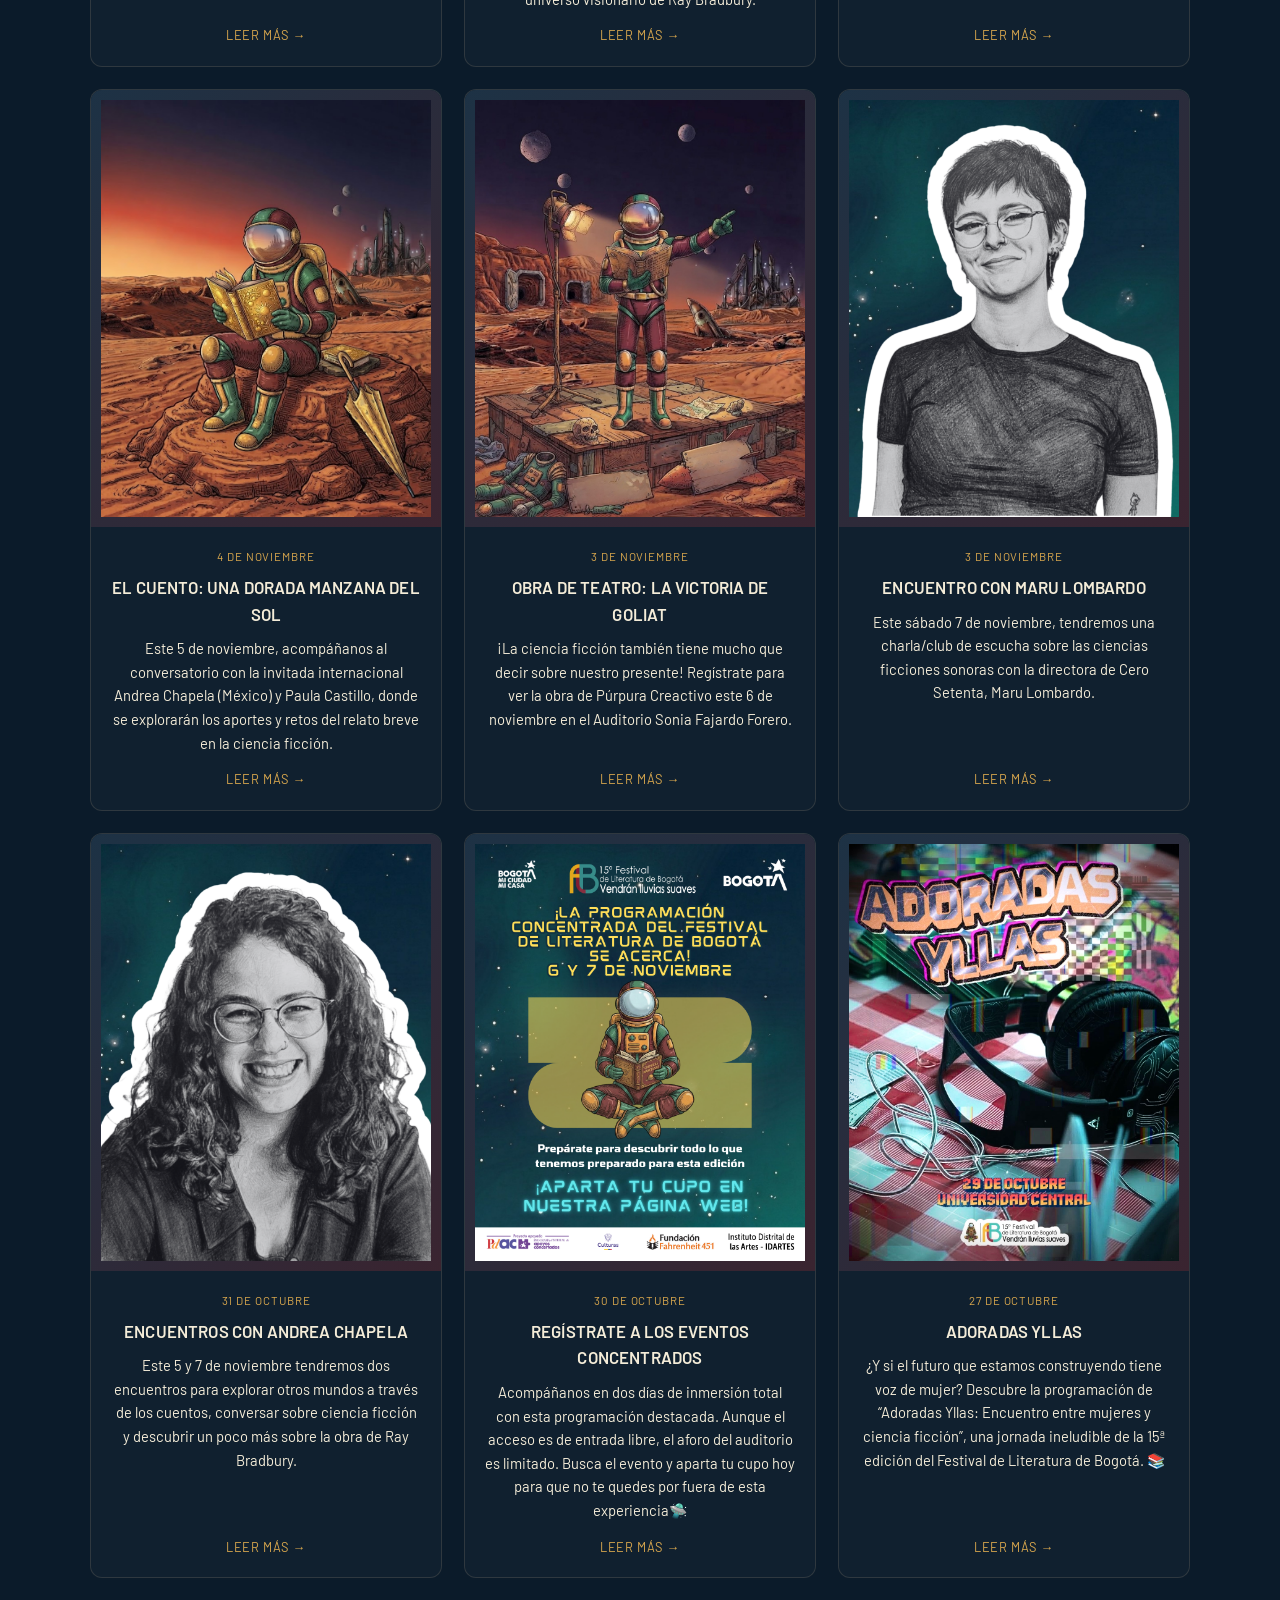
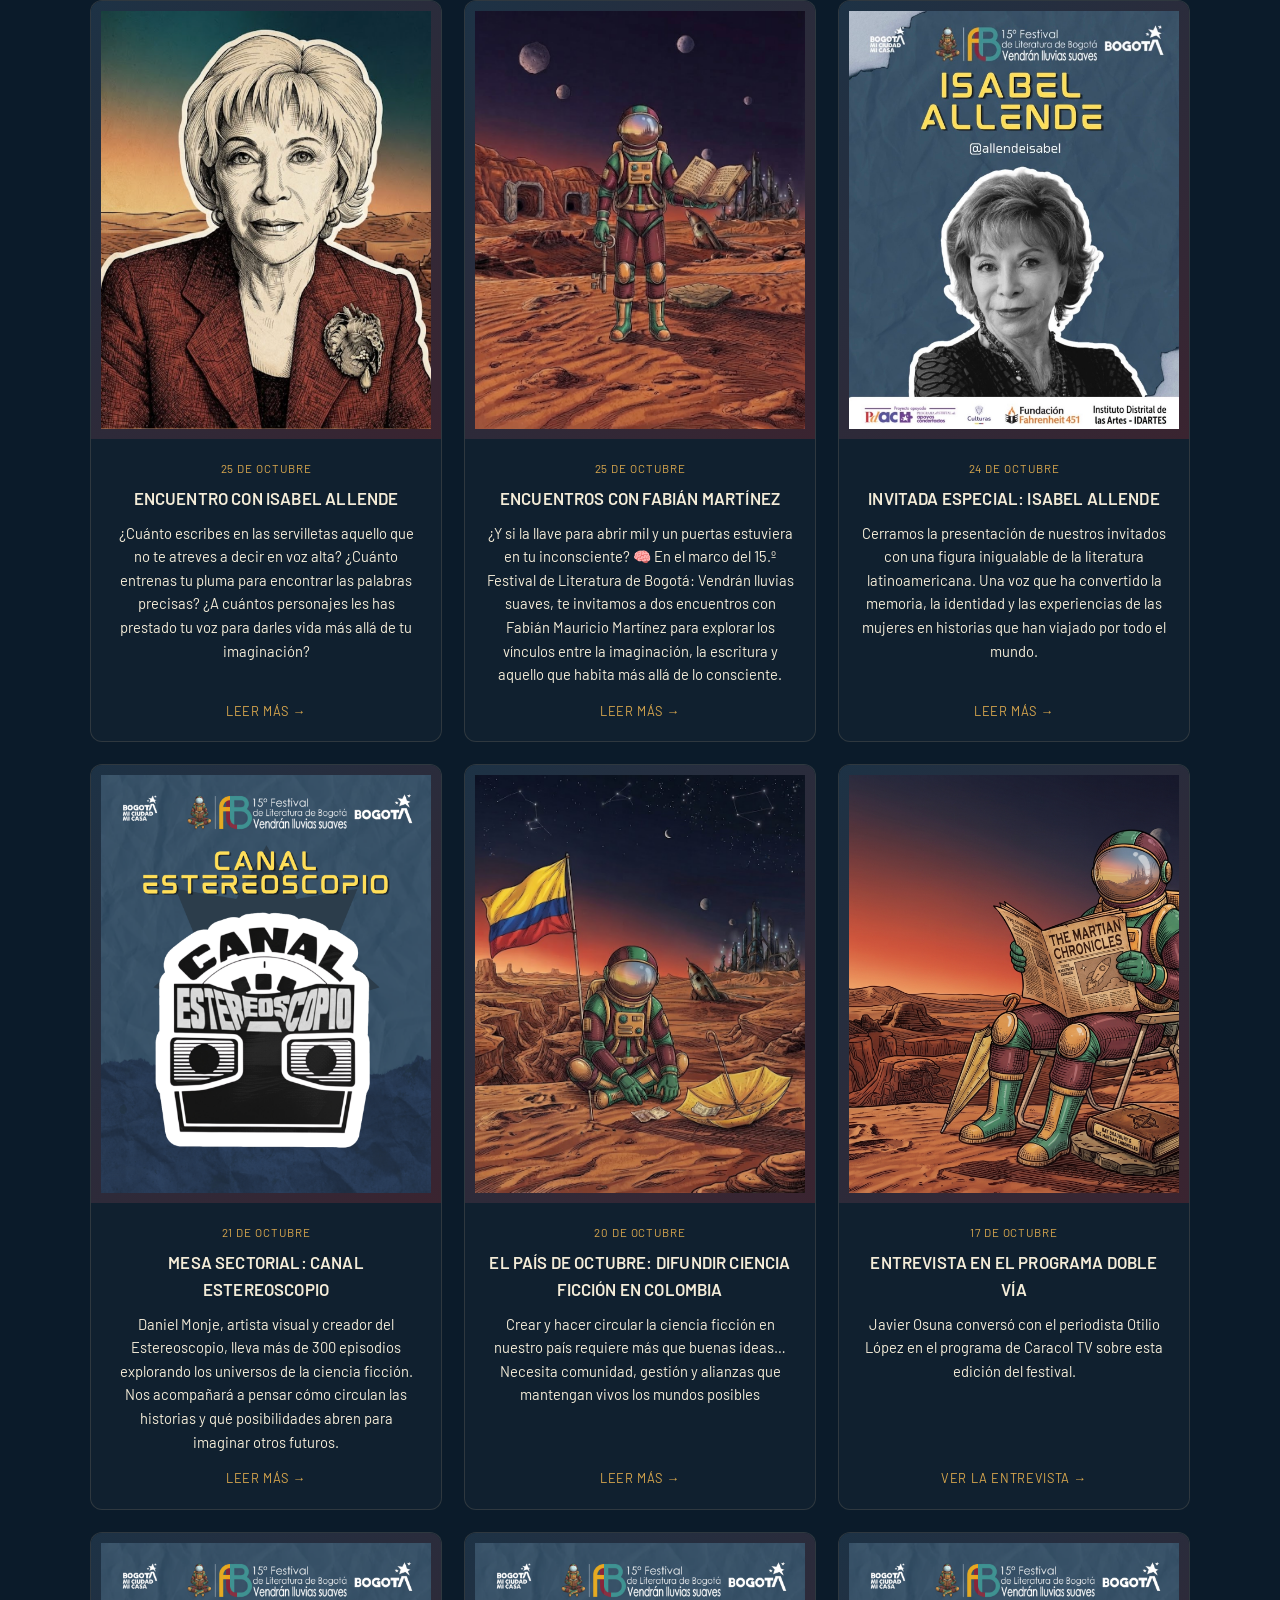
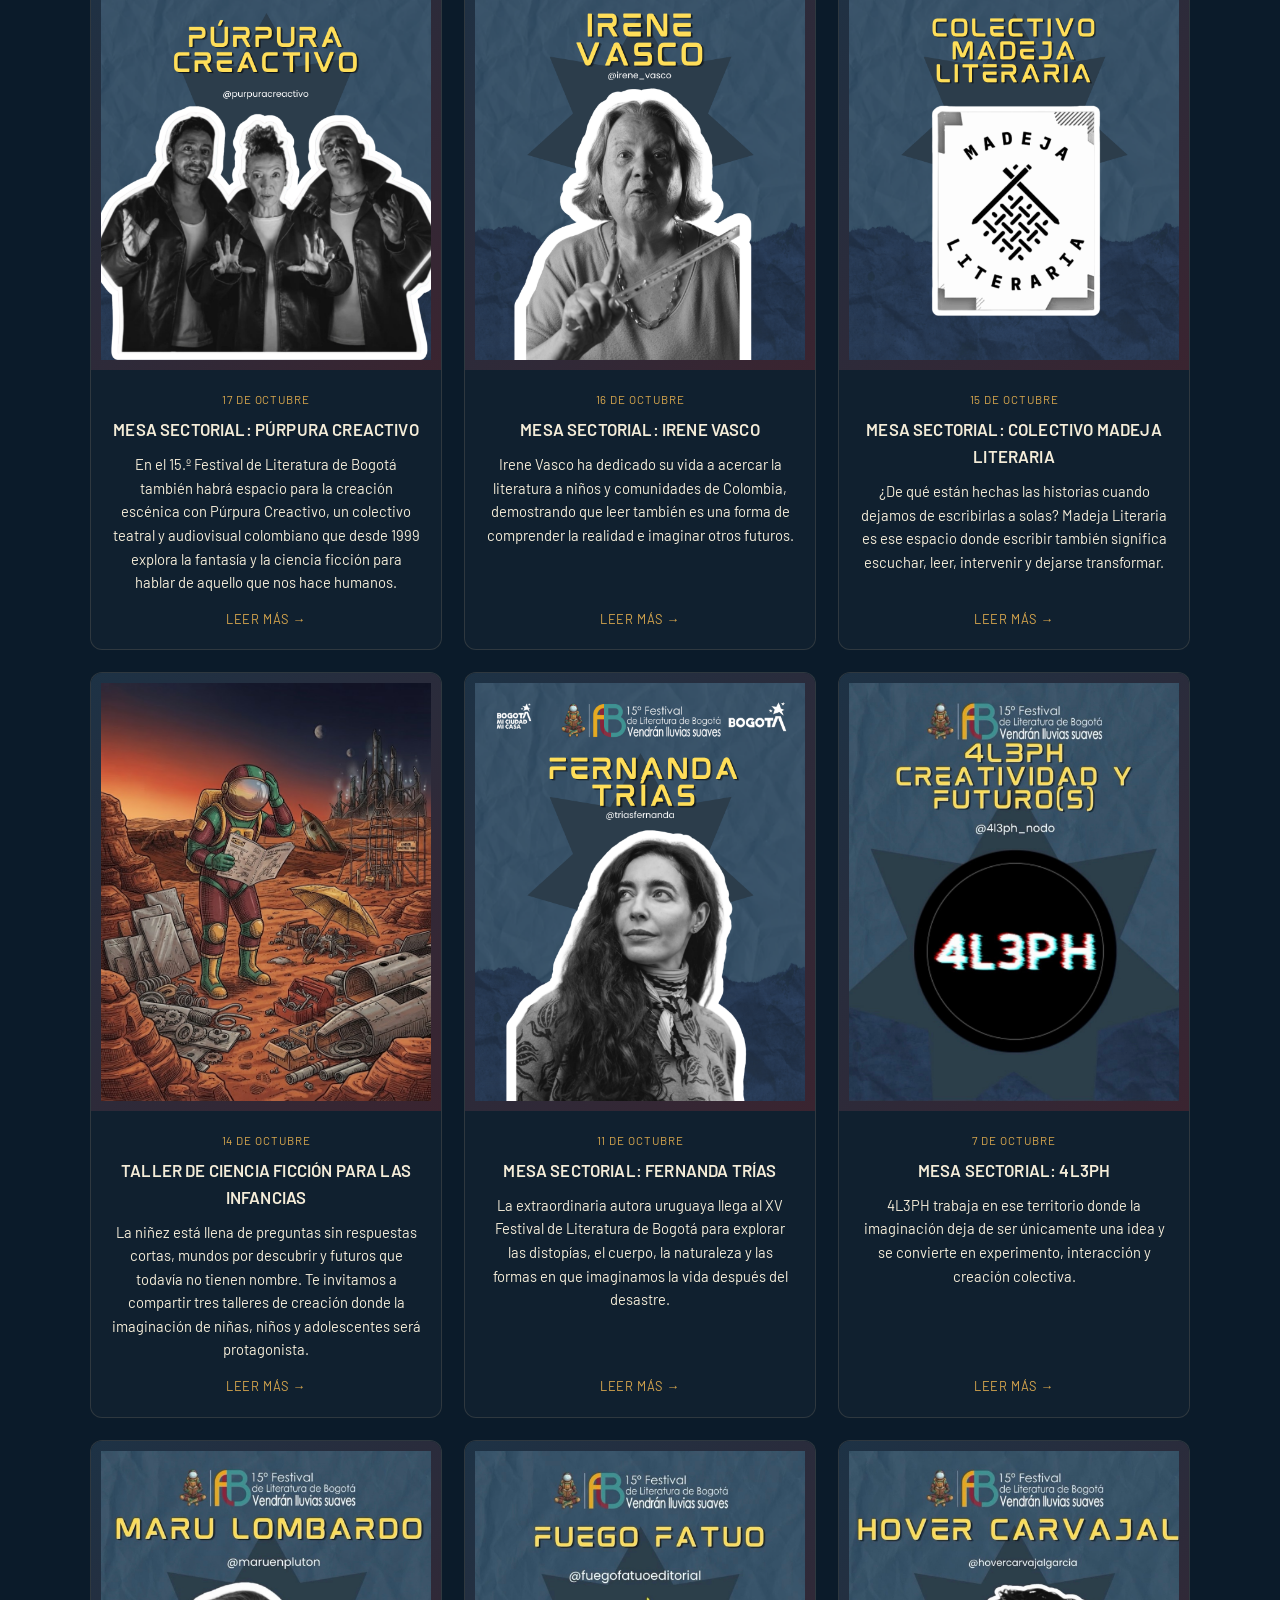
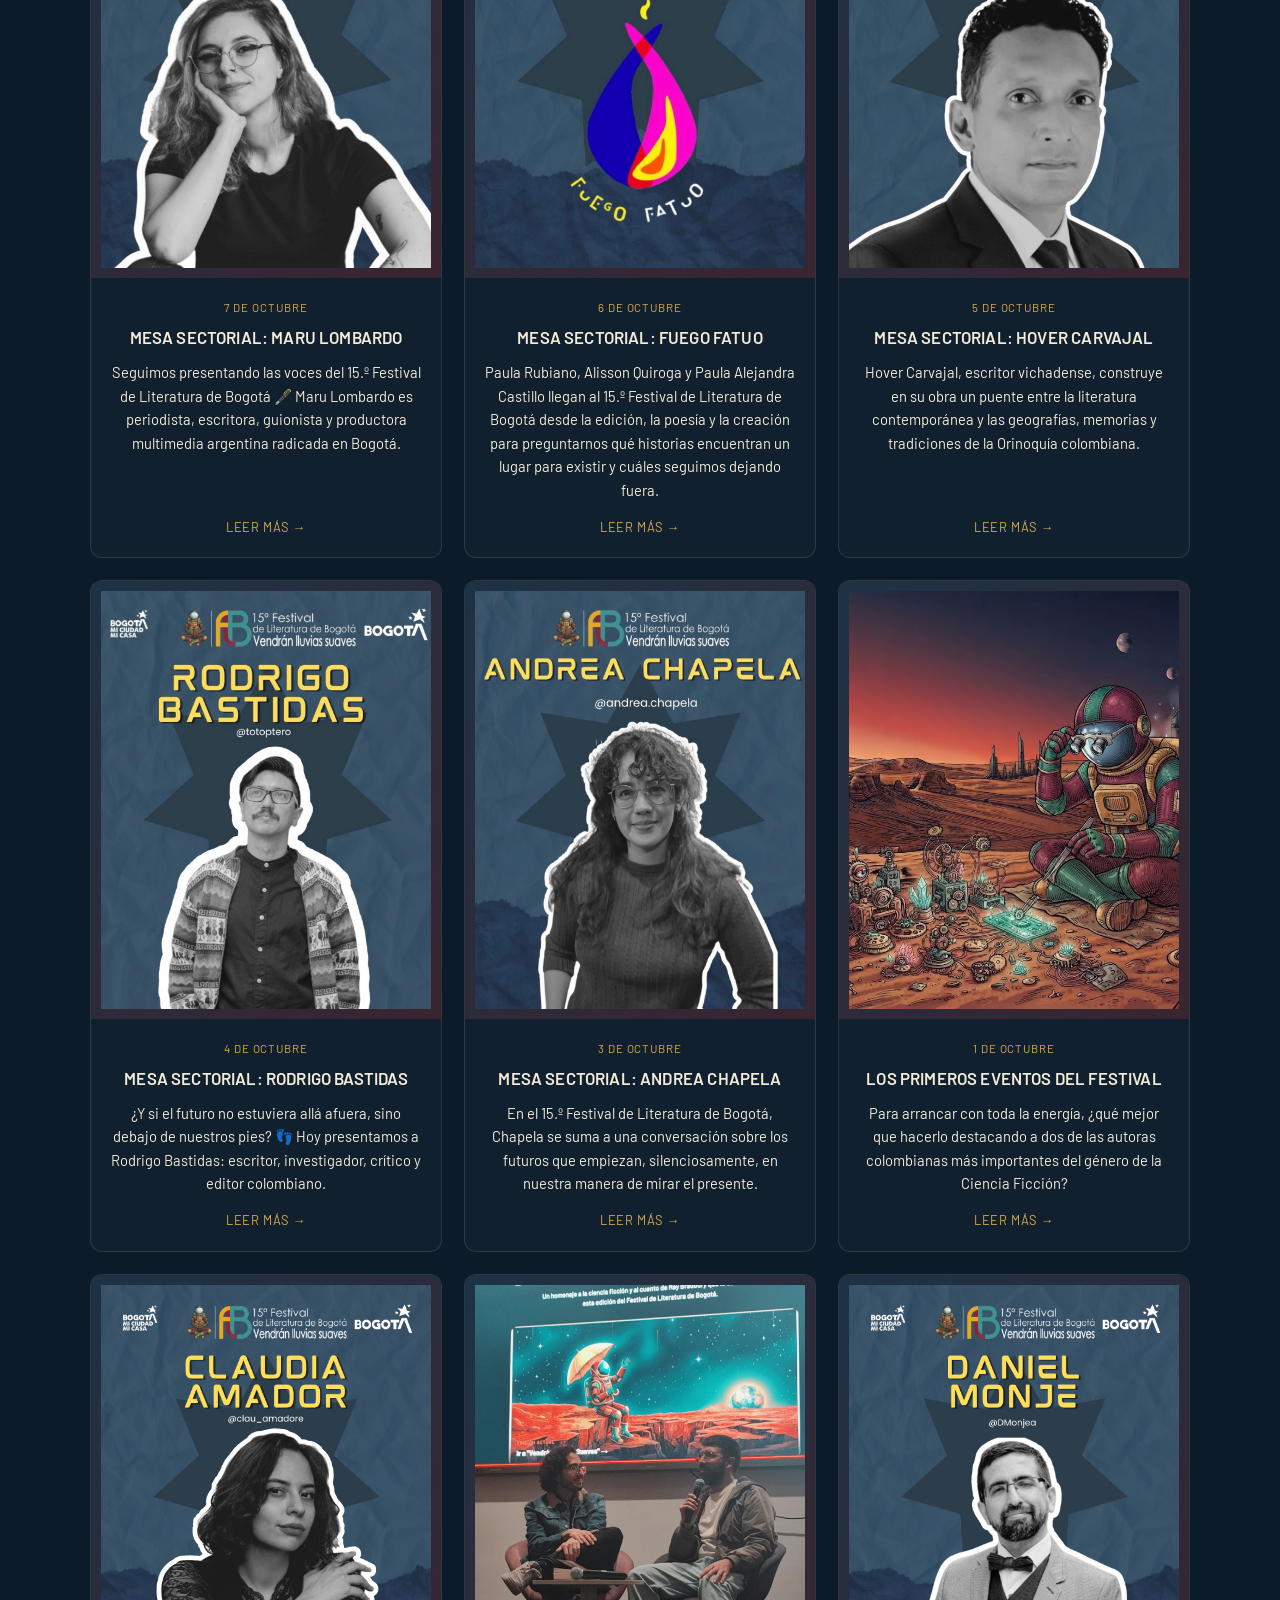
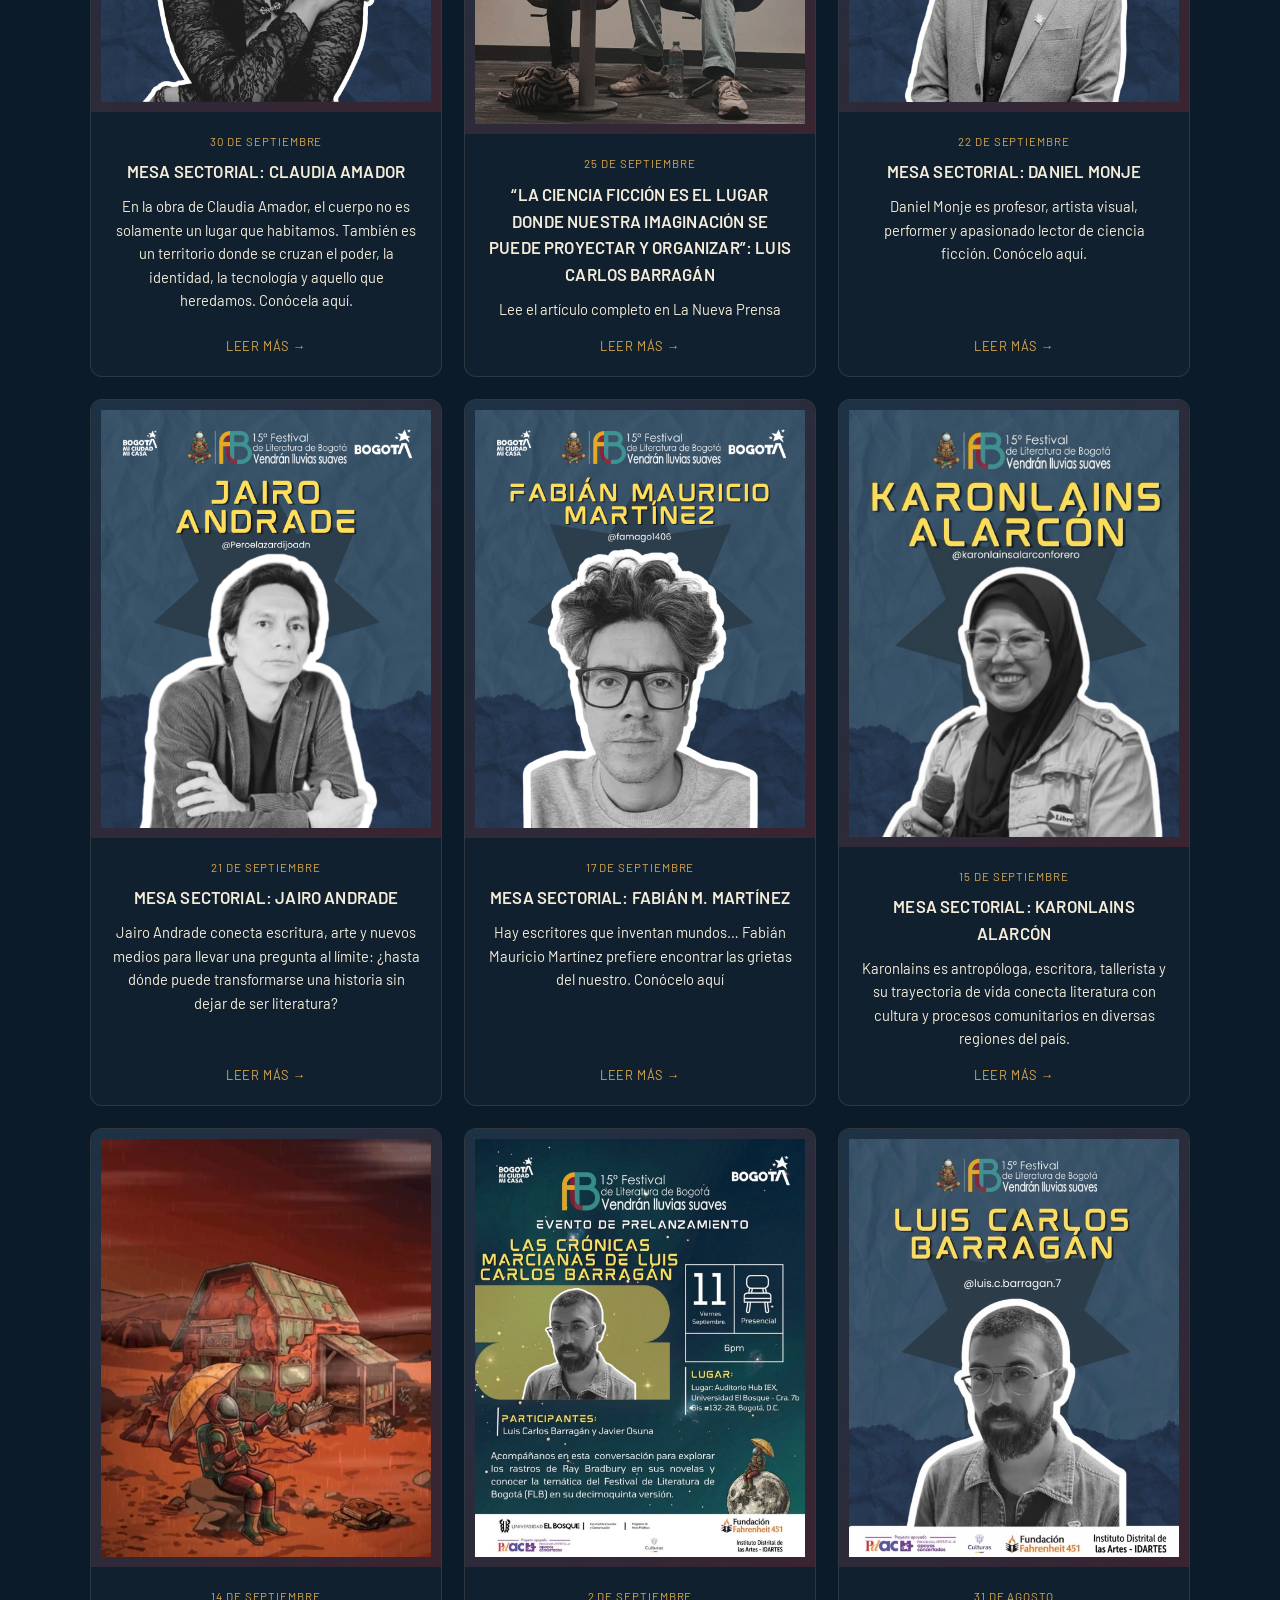
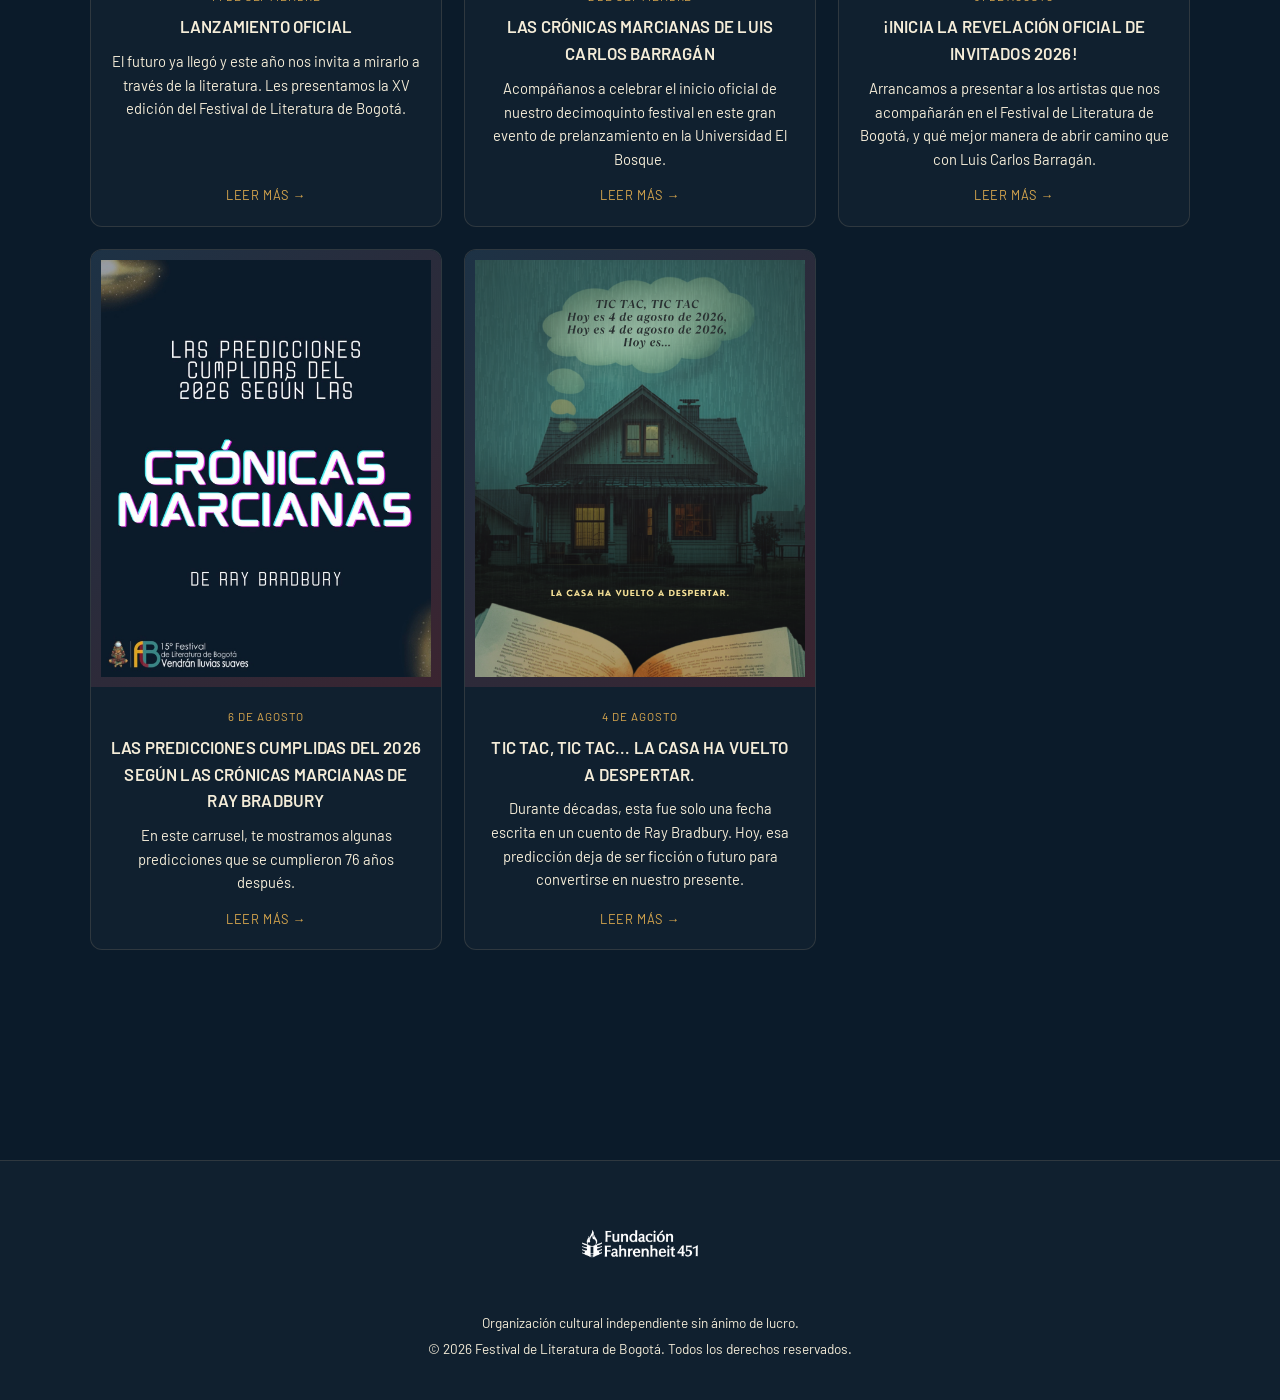
==== commit 01a0ee8d: "Remove Isabel Allende event and live transmission section Removed highlighted event section for Isab" ====
--- a/index.html
+++ b/index.html
@@ -32,32 +32,6 @@
     <h1>Vendrán <em>Lluvias Suaves</em></h1>
     <p class="lede">Un homenaje a la ciencia ficción y al cuento de Ray Bradbury que le da nombre a esta edición del Festival de Literatura de Bogotá.</p>
 
-   <!-- EVENTO DESTACADO: ISABEL ALLENDE (se oculta solo después del evento) -->
-    <section class="evento-destacado" id="evento-allende" data-fin="2026-11-10T19:00:00-05:00" aria-label="Evento destacado: Isabel Allende">
-      <div class="ev-media">
-        <span class="ev-badge">Clausura</span>
-        <img src="IMAGENES/PARTICIPANTES/ISABEL.png" alt="Isabel Allende">
-      </div>
-      <div class="ev-body">
-        <p class="ev-eyebrow" id="ev-cuando">Este martes 10 de noviembre</p>
-        <h2 class="ev-title">Conéctate con <em>Isabel Allende</em></h2>
-        <p class="ev-desc"><strong>El vino del estío: la ciencia ficción en la obra de Isabel Allende.</strong> La autora chilena conversa en teleconferencia con la periodista Laura Arévalo (El Espectador) en el encuentro que cierra el festival.</p>
-        <dl class="ev-datos">
-          <div>
-            <dt>Hora</dt>
-            <dd>5:30 p. m. – 7:00 p. m.</dd>
-          </div>
-          <div>
-            <dt>Lugar</dt>
-            <dd>Gimnasio Moderno, Biblioteca de Los Fundadores · Carrera 9 # 74-99, Bogotá</dd>
-          </div>
-        </dl>
-        <div class="ev-actions">
-          <a href="https://www.google.com/maps/search/?api=1&query=Gimnasio+Moderno+Carrera+9+%2374-99+Bogot%C3%A1" target="_blank" rel="noopener noreferrer" class="ev-btn ev-btn-ghost">Cómo llegar</a>
-          <a href="https://www.youtube.com/watch?v=3sa3iOUFw7I" target="_blank" rel="noopener noreferrer" class="ev-btn ev-btn-live">Unirme a la transmisión</a>
-        </div>
-      </div>
-    </section>
         <div class="hero-slideshow" id="hero-slideshow">
       <a href="edicion-15.html" class="hero-visual hero-slide is-active">
         <img src="IMAGENES/LOGOS/VLS2026.jpg" alt="Vendrán Lluvias Suaves - Edición 15">
@@ -145,16 +119,6 @@
       <div class="hero-dots" id="hero-dots"></div>
     </div>
 
-    <a href="IMAGENES/NOVEDADES/CRONOGRAMA2026.pdf" download class="btn-descarga-cronograma">📅 Descargar programación completa</a>
-  </div>
-
-    <section style="padding: 40px 20px; text-align: center;">
-    <h2>Transmisión en directo: 10 de noviembre</h2>
-    <div class="video-responsive" style="max-width: 900px; margin: 0 auto; height: auto; padding-bottom: 0; aspect-ratio: 16 / 9;">
-    <iframe width="560" height="315" src="https://www.youtube.com/embed/3sa3iOUFw7I?si=Xq1KJqDaHaD5KLZ1" title="YouTube video player" frameborder="0" allow="accelerometer; autoplay; clipboard-write; encrypted-media; gyroscope; picture-in-picture; web-share" referrerpolicy="strict-origin-when-cross-origin" allowfullscreen></iframe>
-    </div>
-  </section>
-
   <div class="container section-pad" style="padding-top:20px;">
     <div class="section-head">
       <span class="eyebrow">Actualidad</span>
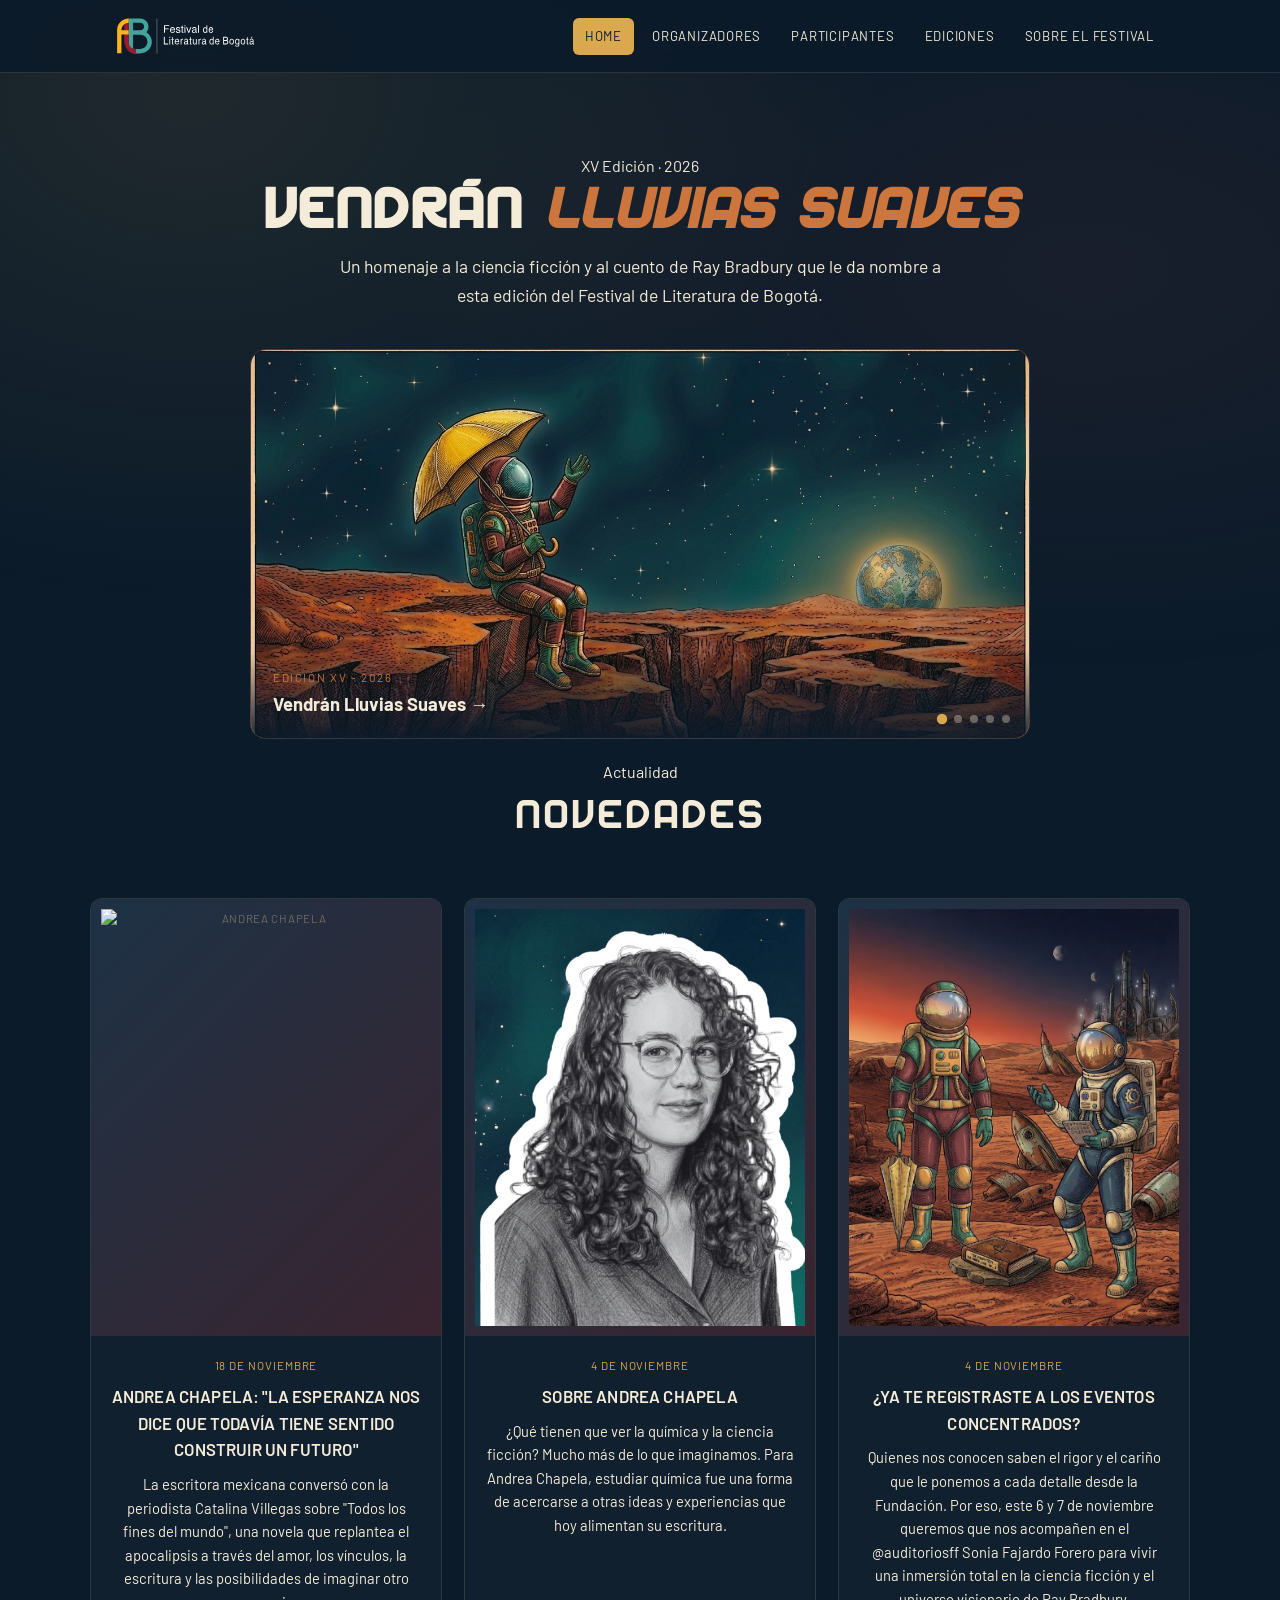
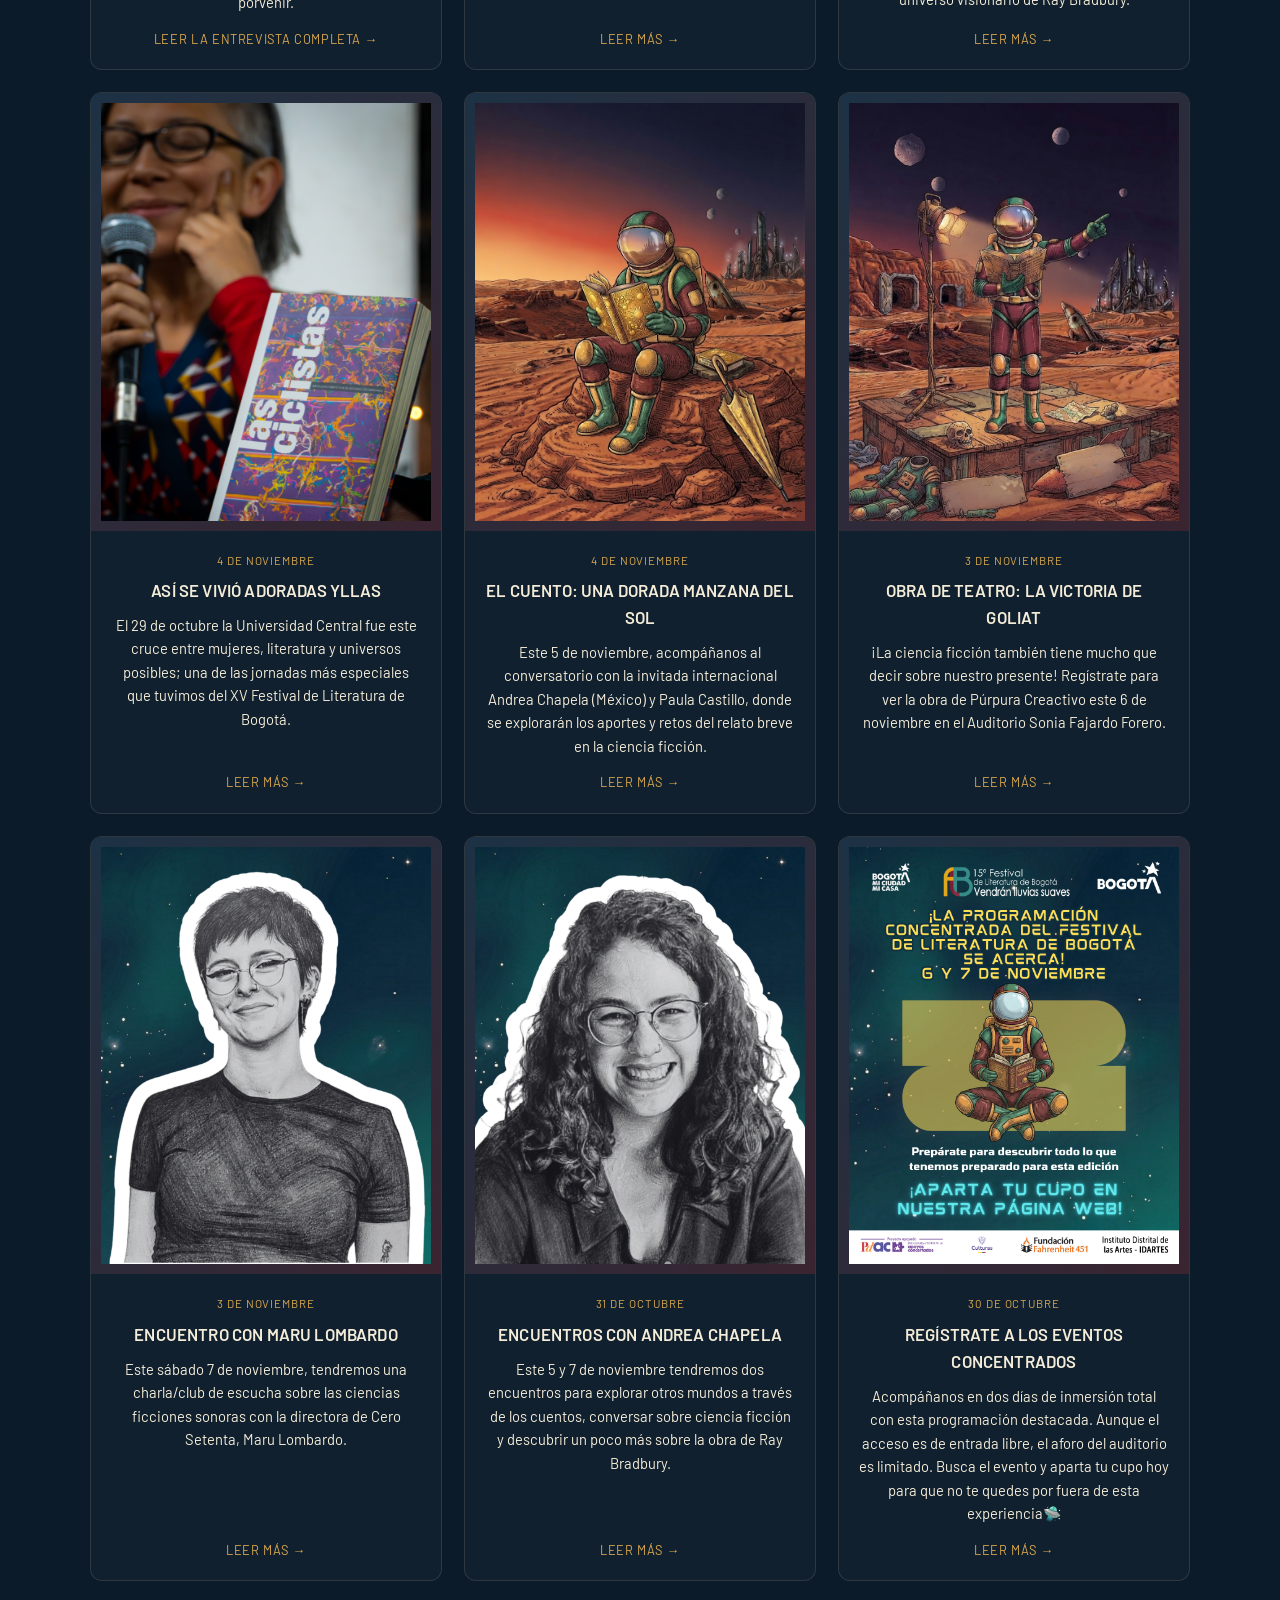
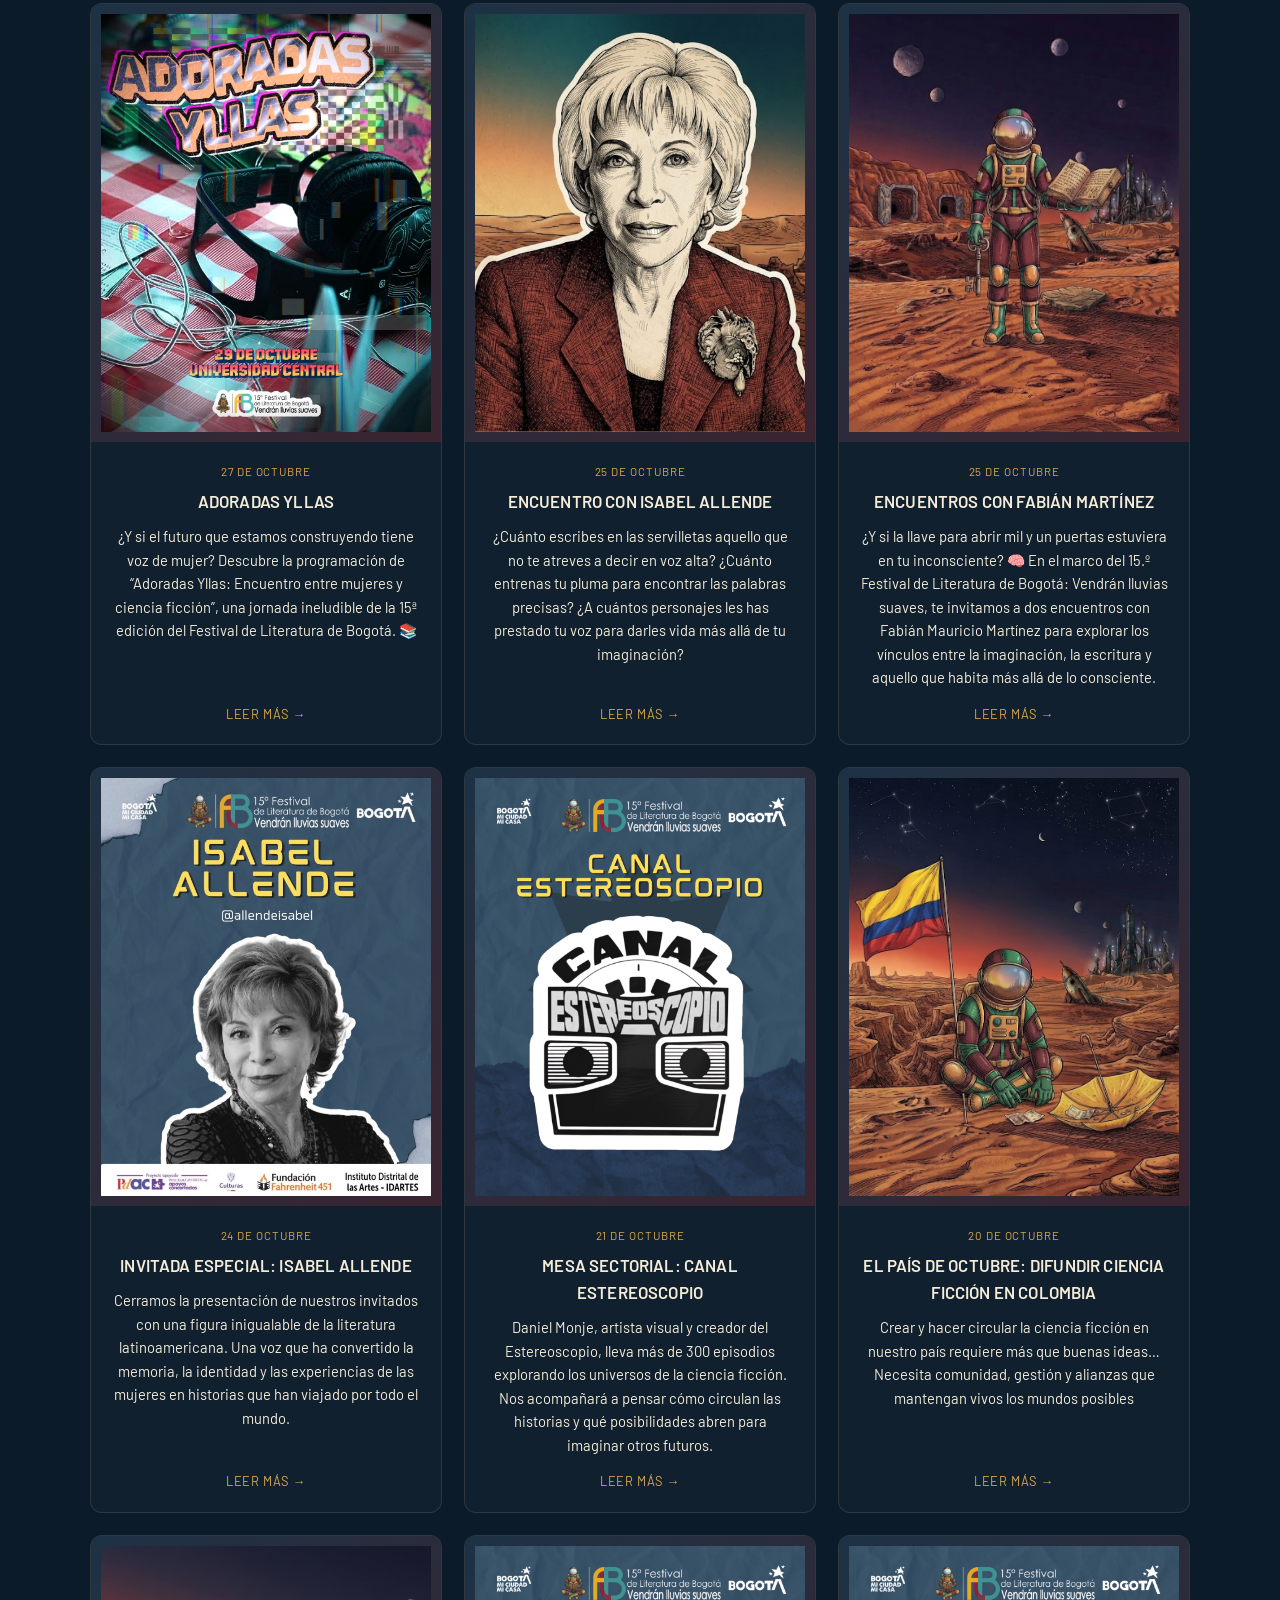
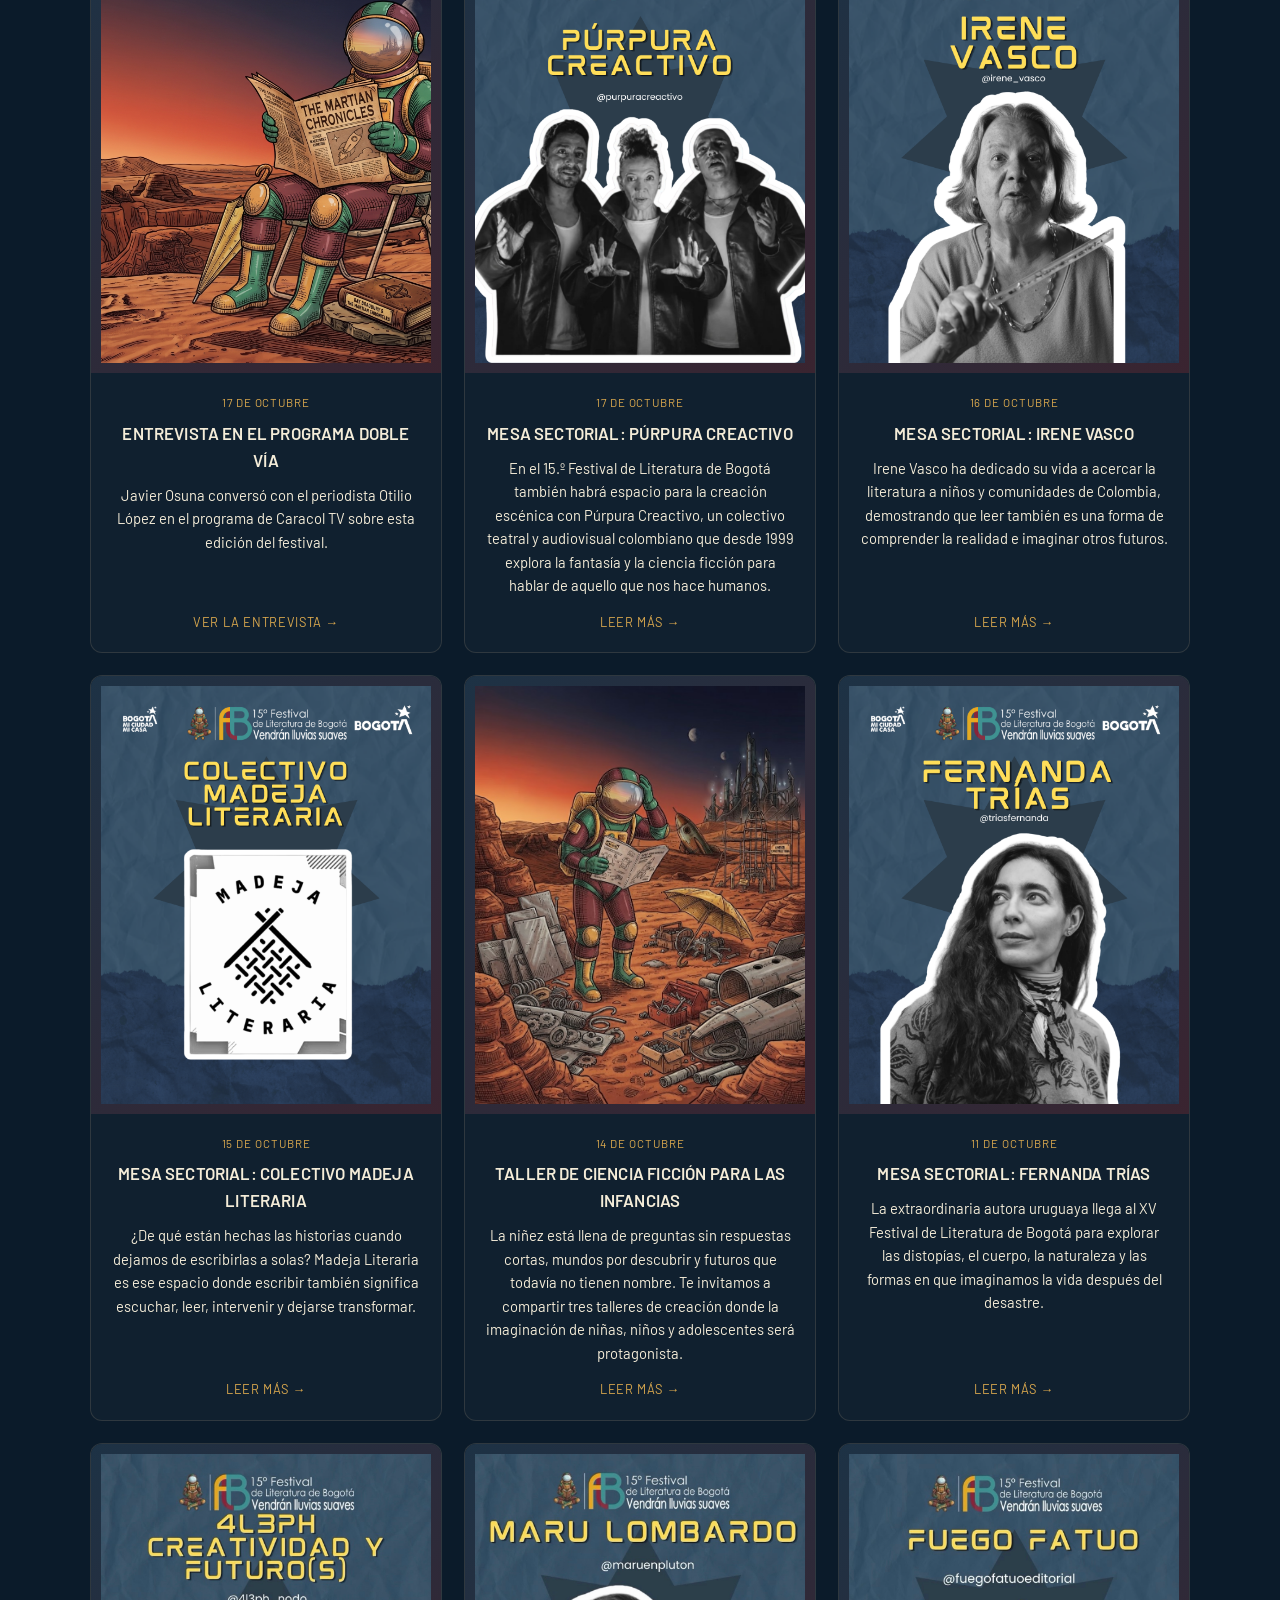
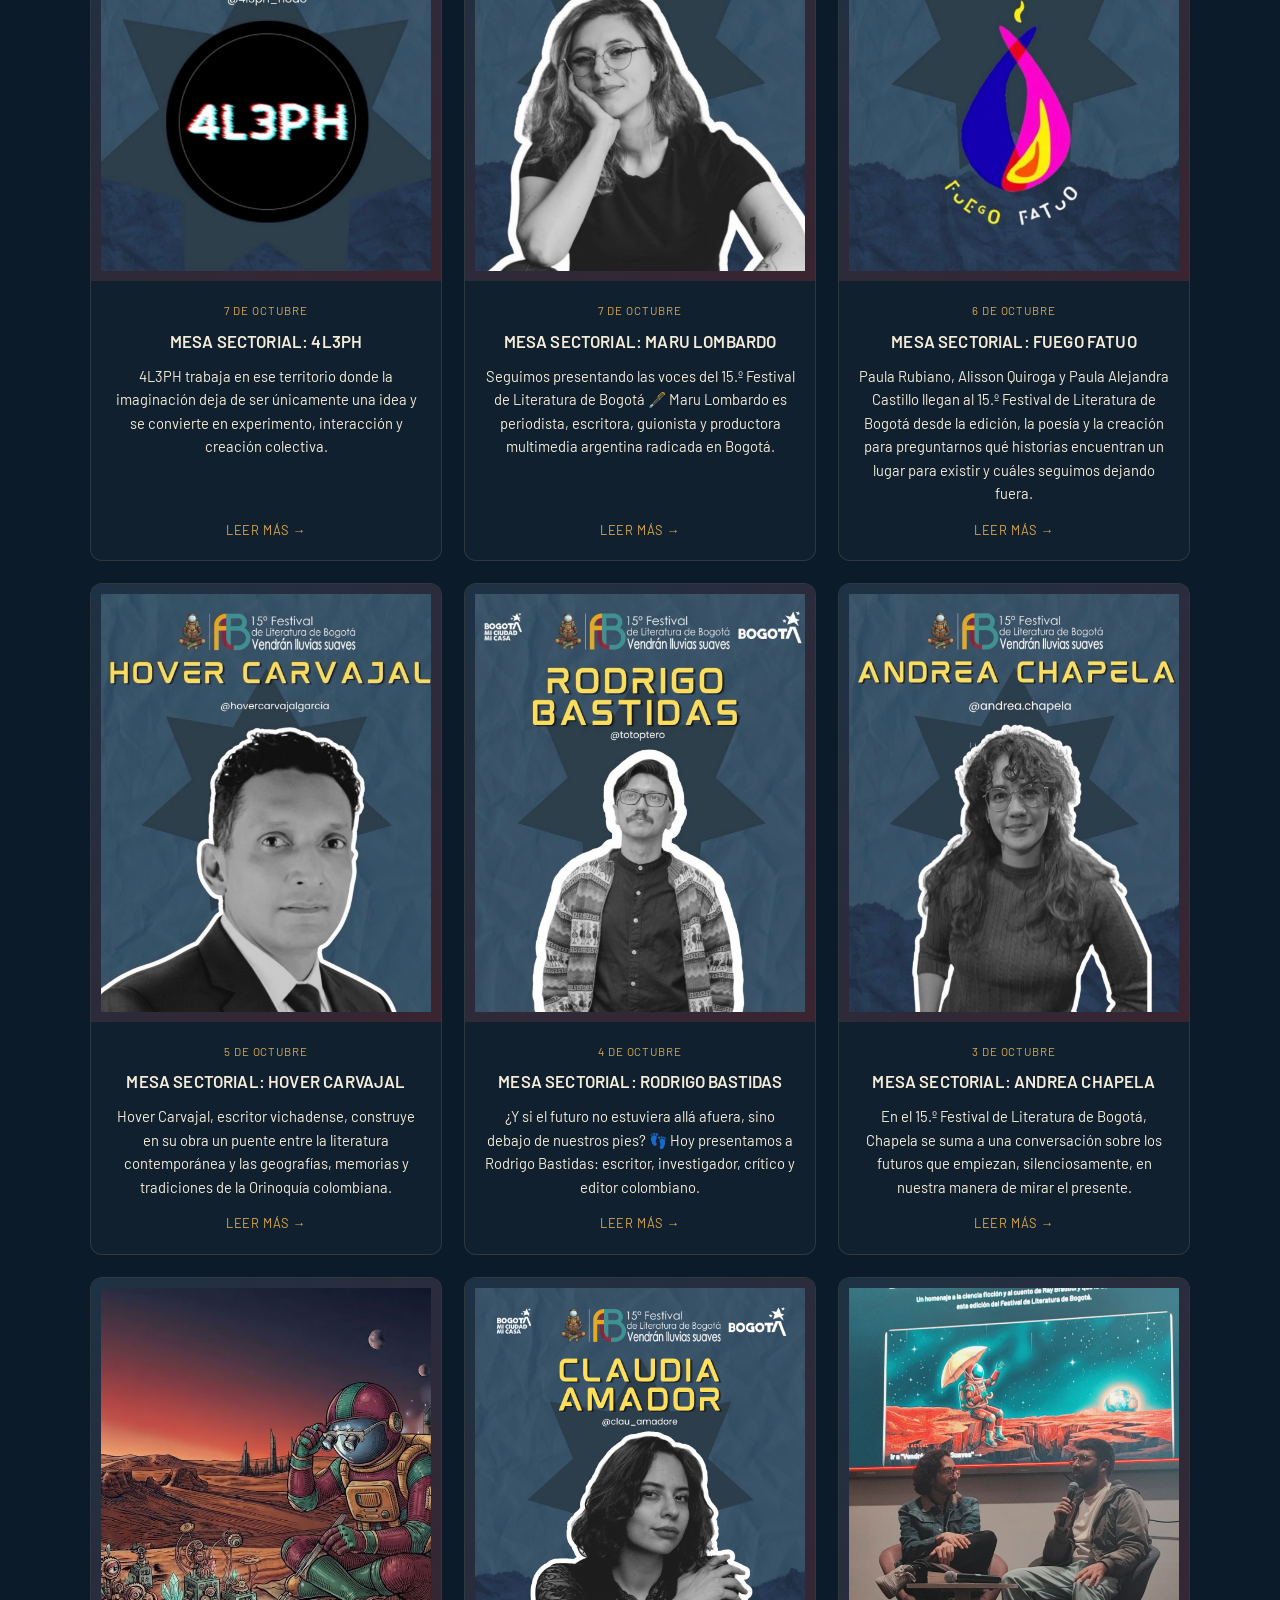
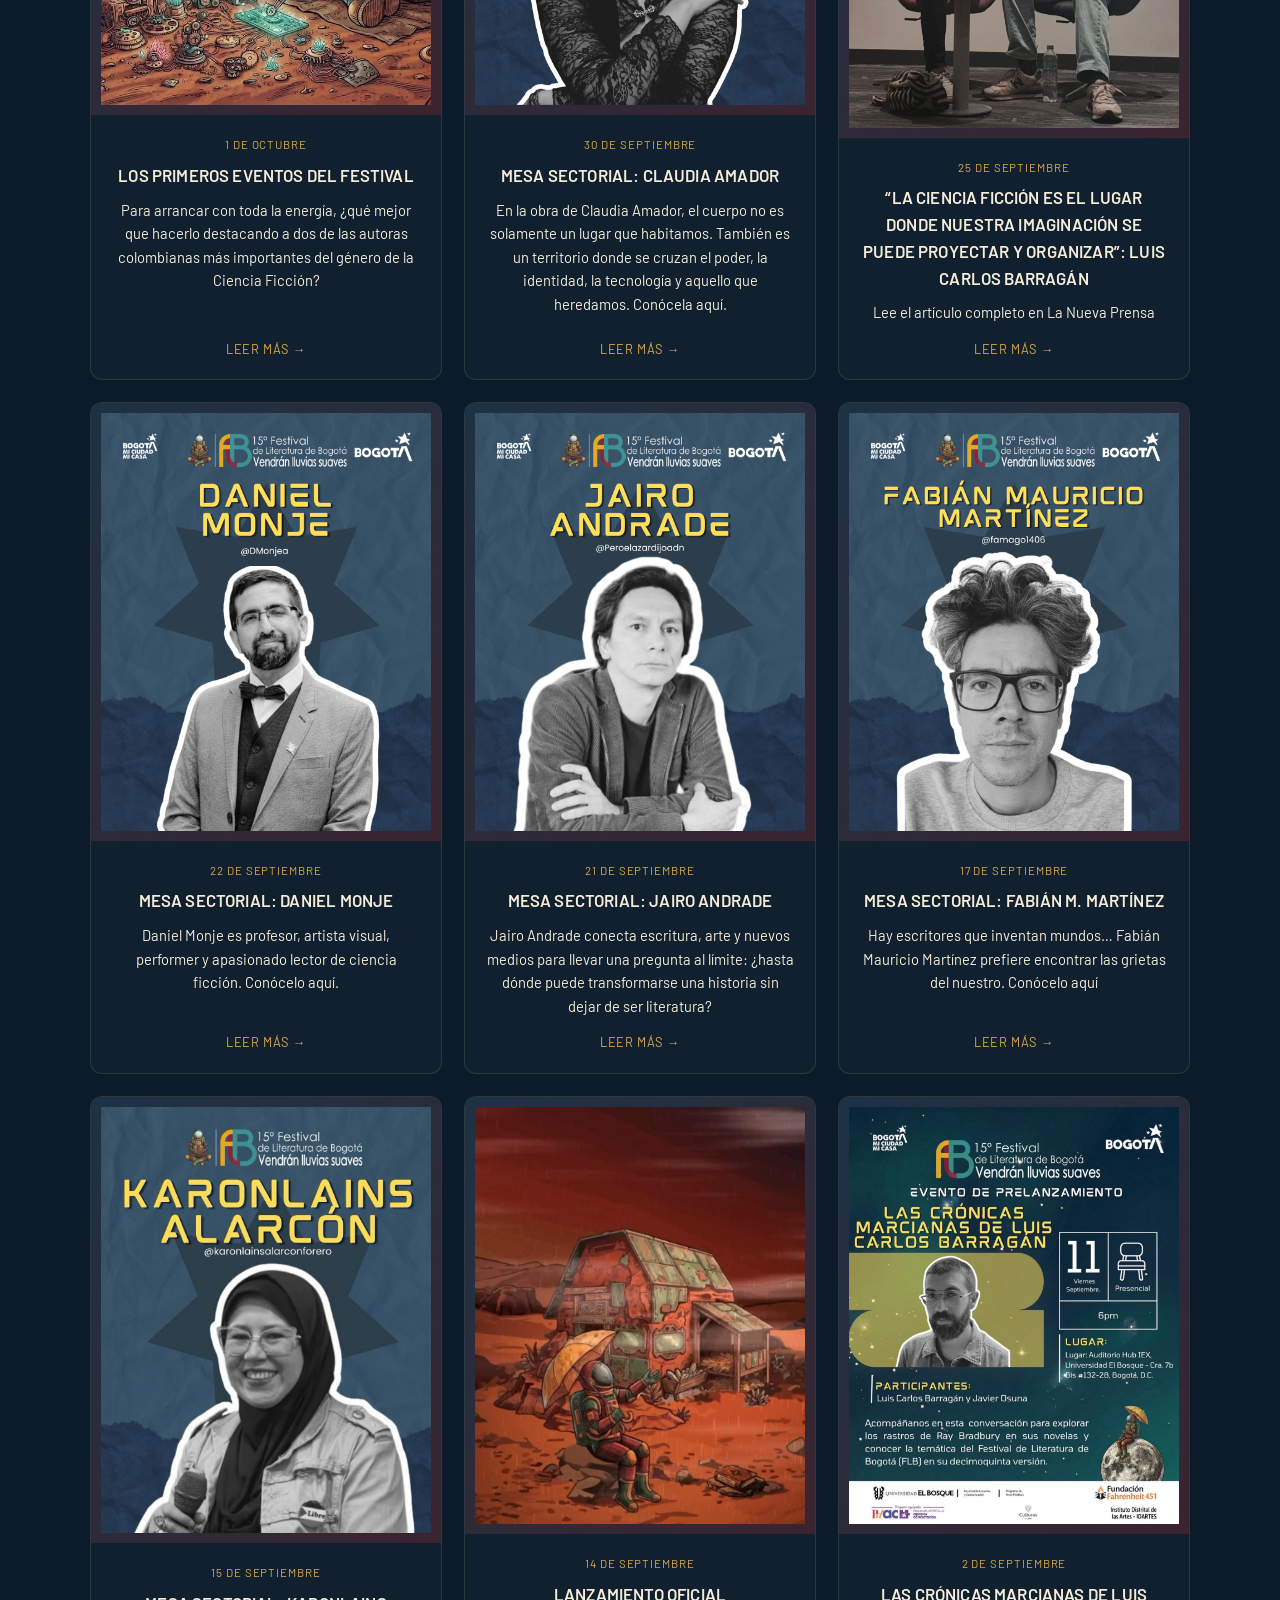
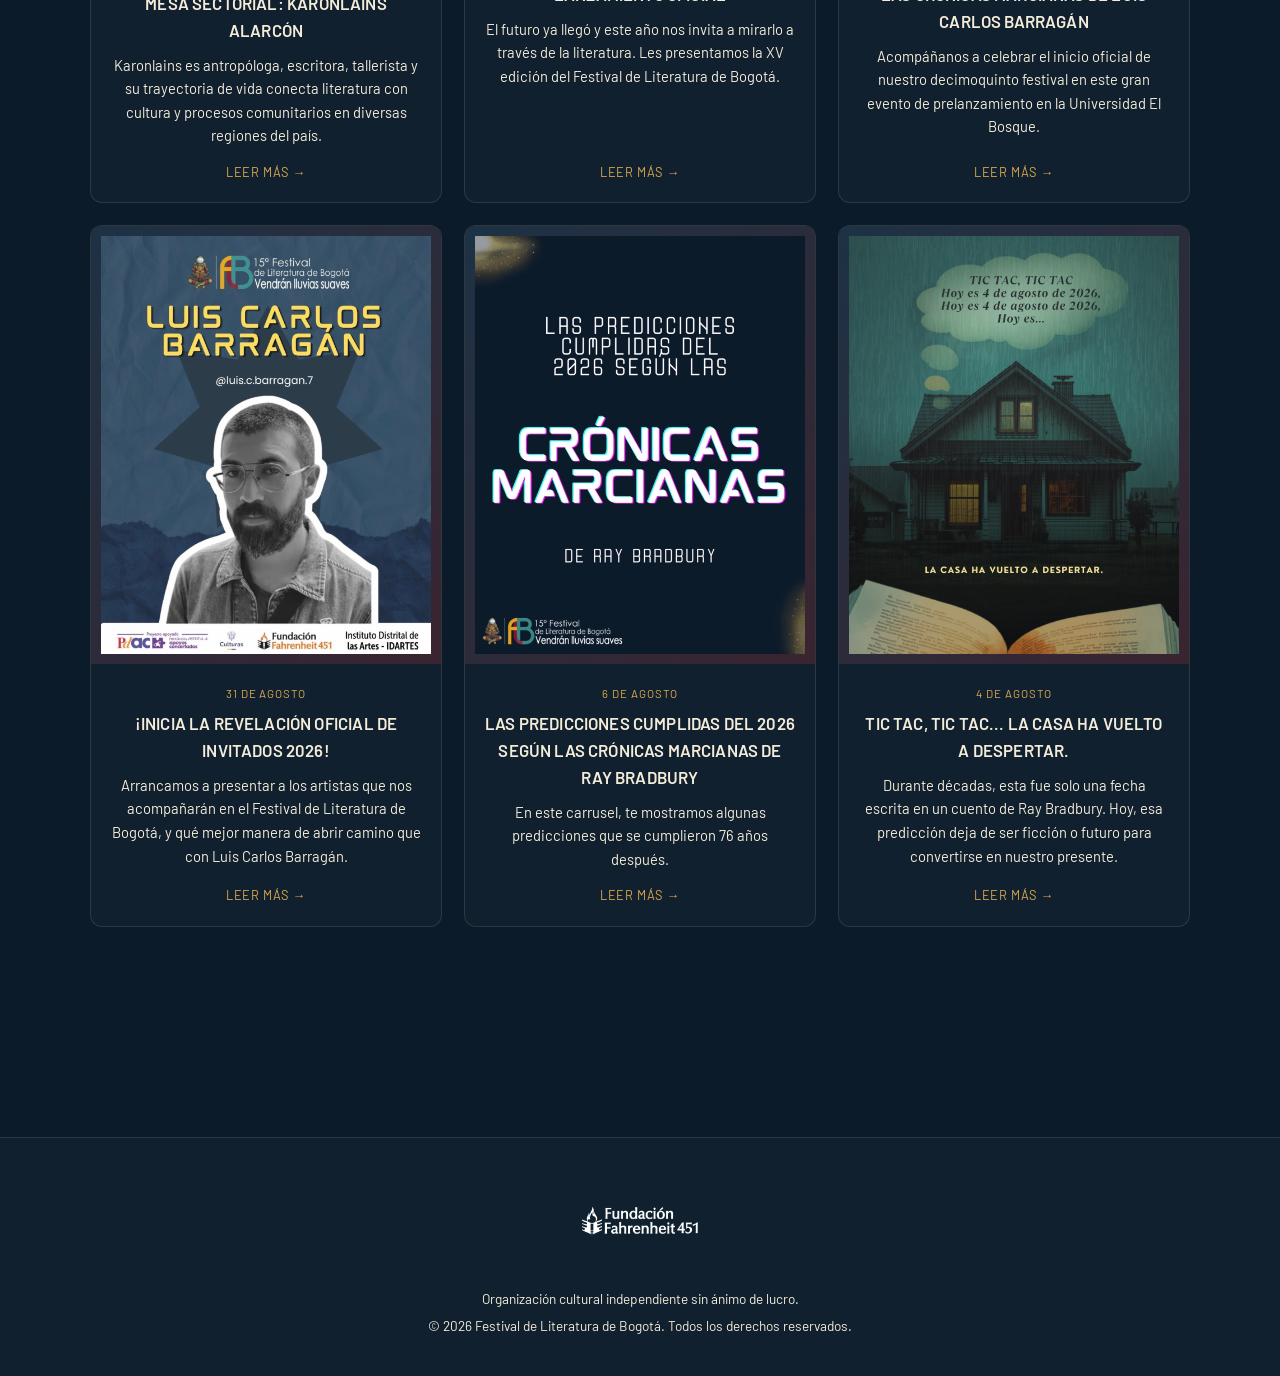
==== commit 3d823bc0: "Add new card for Andrea Chapela's interview Added a new card section featuring Andrea Chapela and he" ====
--- a/index.html
+++ b/index.html
@@ -125,6 +125,17 @@
 <h2 class="font-audex">Novedades</h2>
     </div>
    <div class="grid-3">
+      <div class="card">
+  <div class="thumb thumb-tall">
+    <img src="IMAGENES/NOVEDADES/fahrenheit-23.jpg" alt="Andrea Chapela">
+  </div>
+  <div class="body">
+    <span class="date">18 de Noviembre</span>
+    <h3>Andrea Chapela: "La esperanza nos dice que todavía tiene sentido construir un futuro"</h3>
+    <p>La escritora mexicana conversó con la periodista Catalina Villegas sobre "Todos los fines del mundo", una novela que replantea el apocalipsis a través del amor, los vínculos, la escritura y las posibilidades de imaginar otro porvenir. </p>
+    <a href="https://www.elespectador.com/el-magazin-cultural/andrea-chapela-escritora-mexicana-la-esperanza-nos-dice-que-todavia-tiene-sentido-construir-un-futuro/" target="_blank" rel="noopener noreferrer" class="readmore">Leer la entrevista completa →</a>
+  </div>
+</div>
      <div class="card">
   <div class="thumb thumb-tall">
     <img src="IMAGENES/NOVEDADES/ANDREA2.png" alt="Andrea Chapela">
